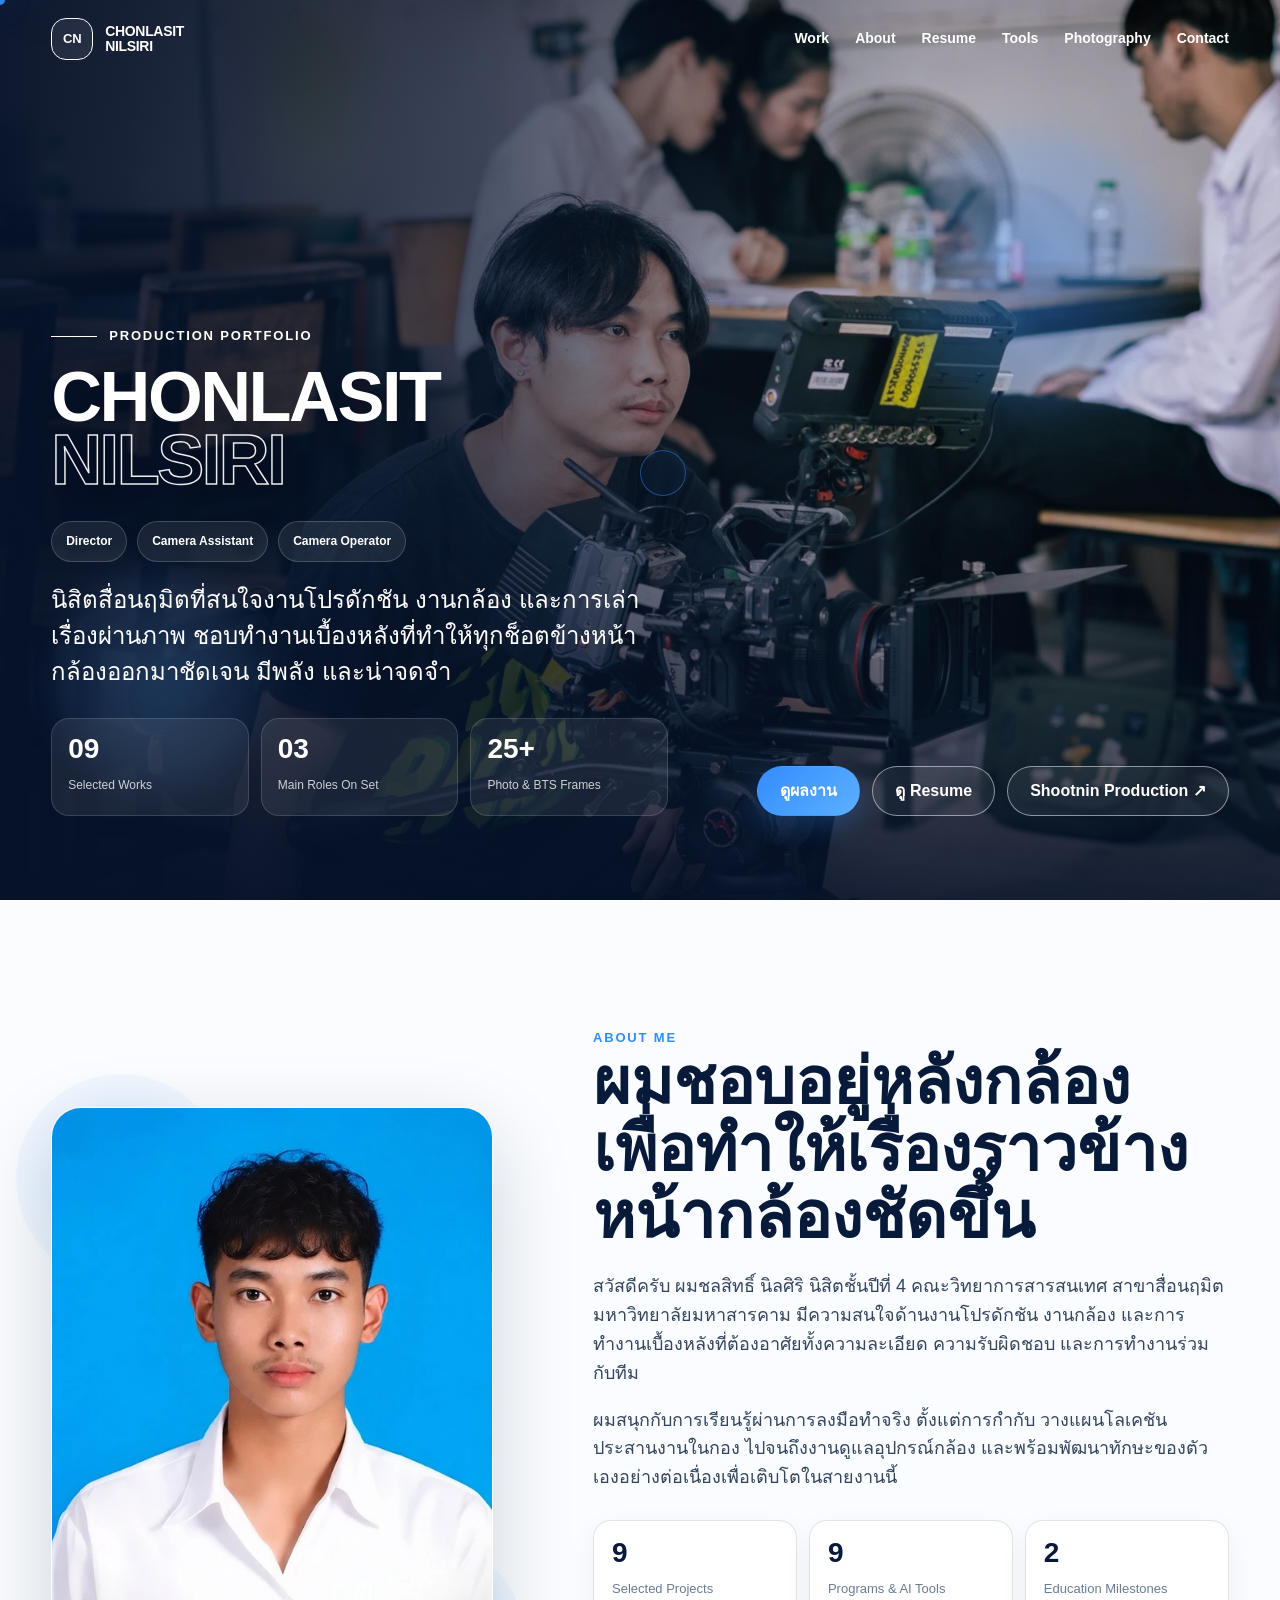
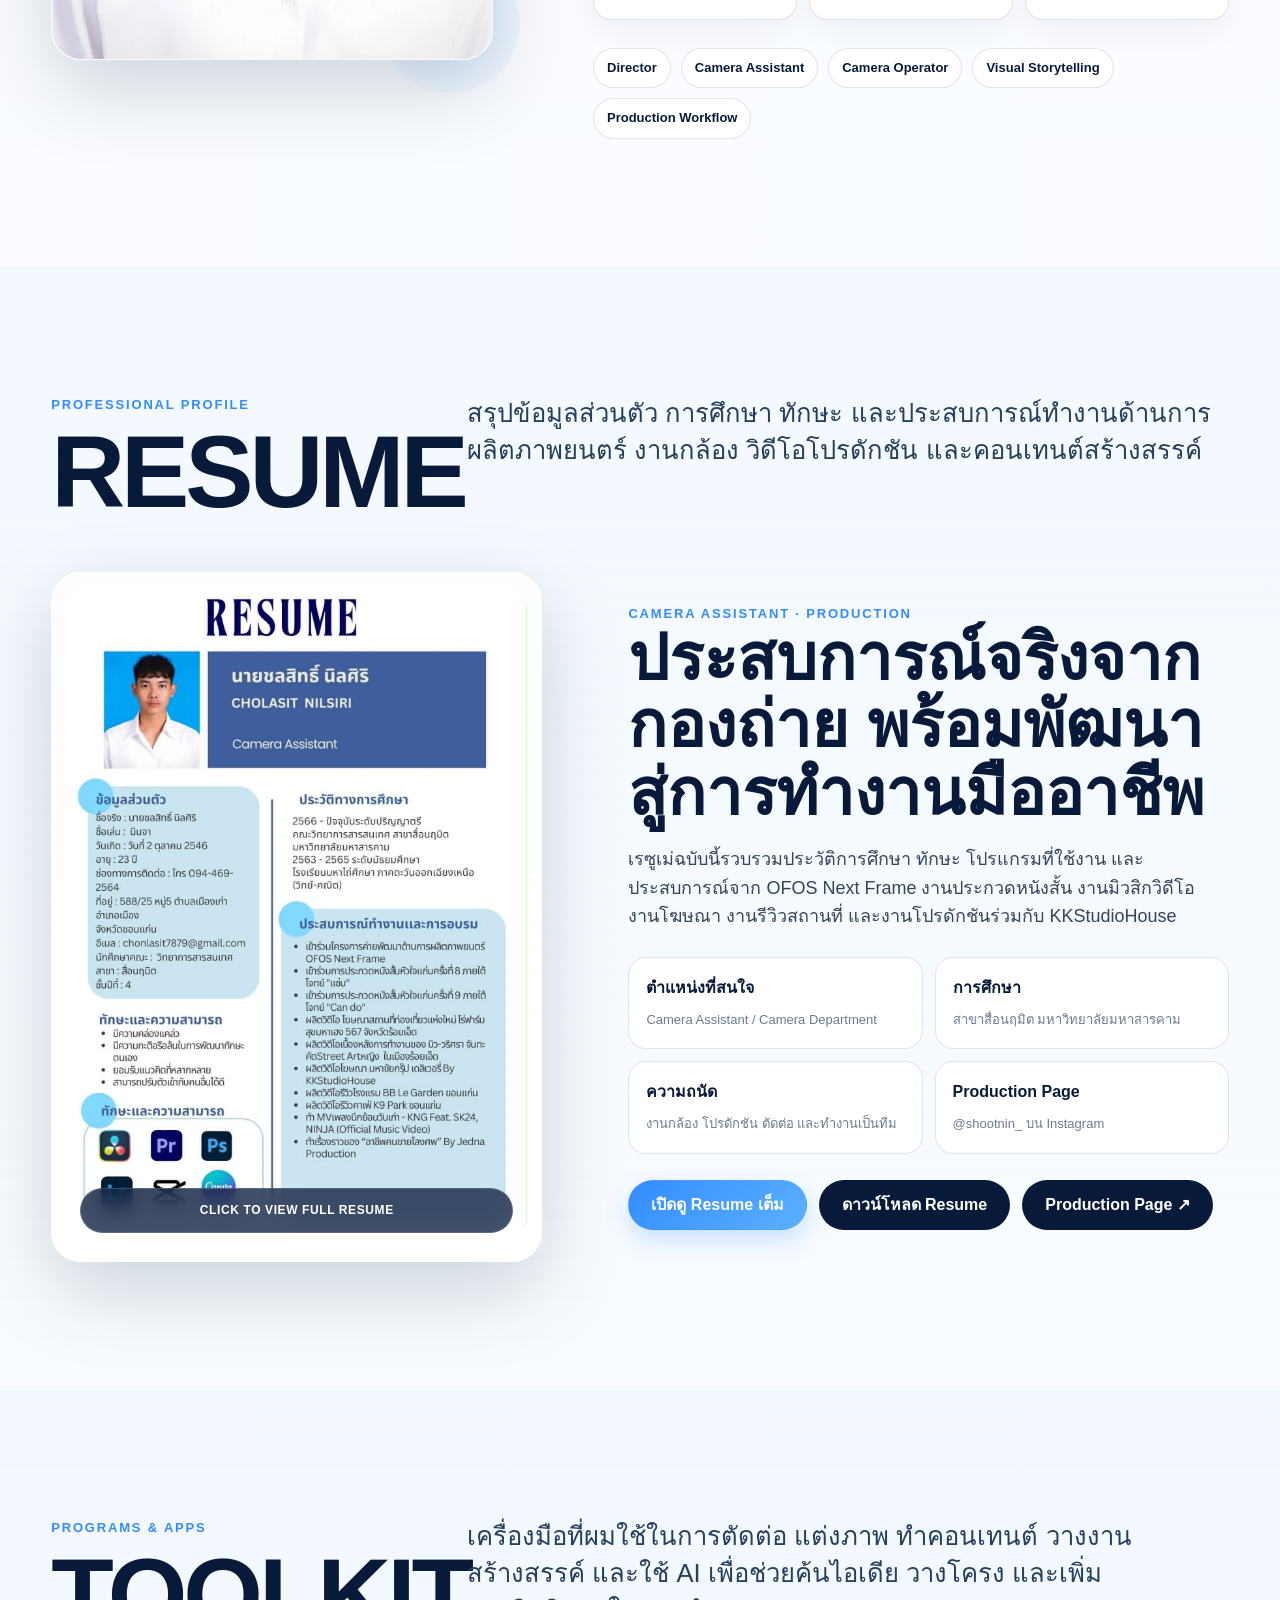
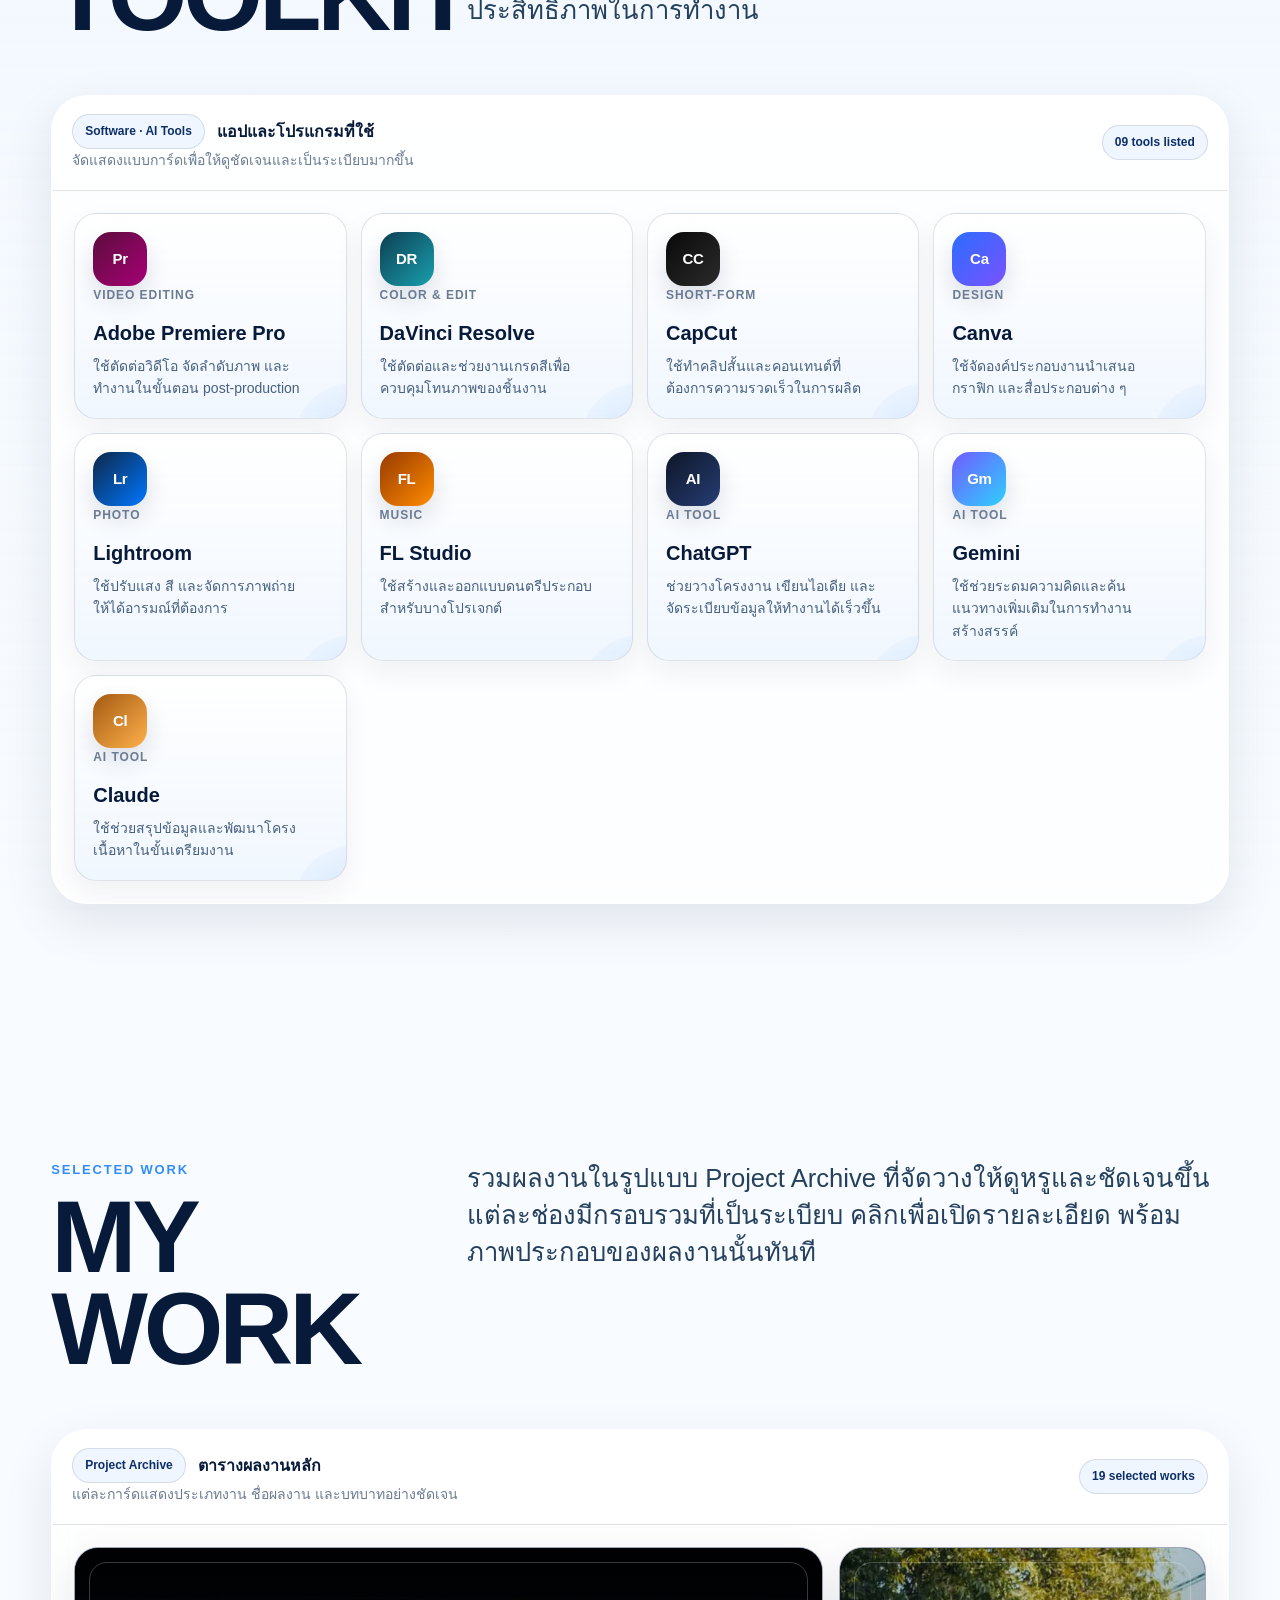
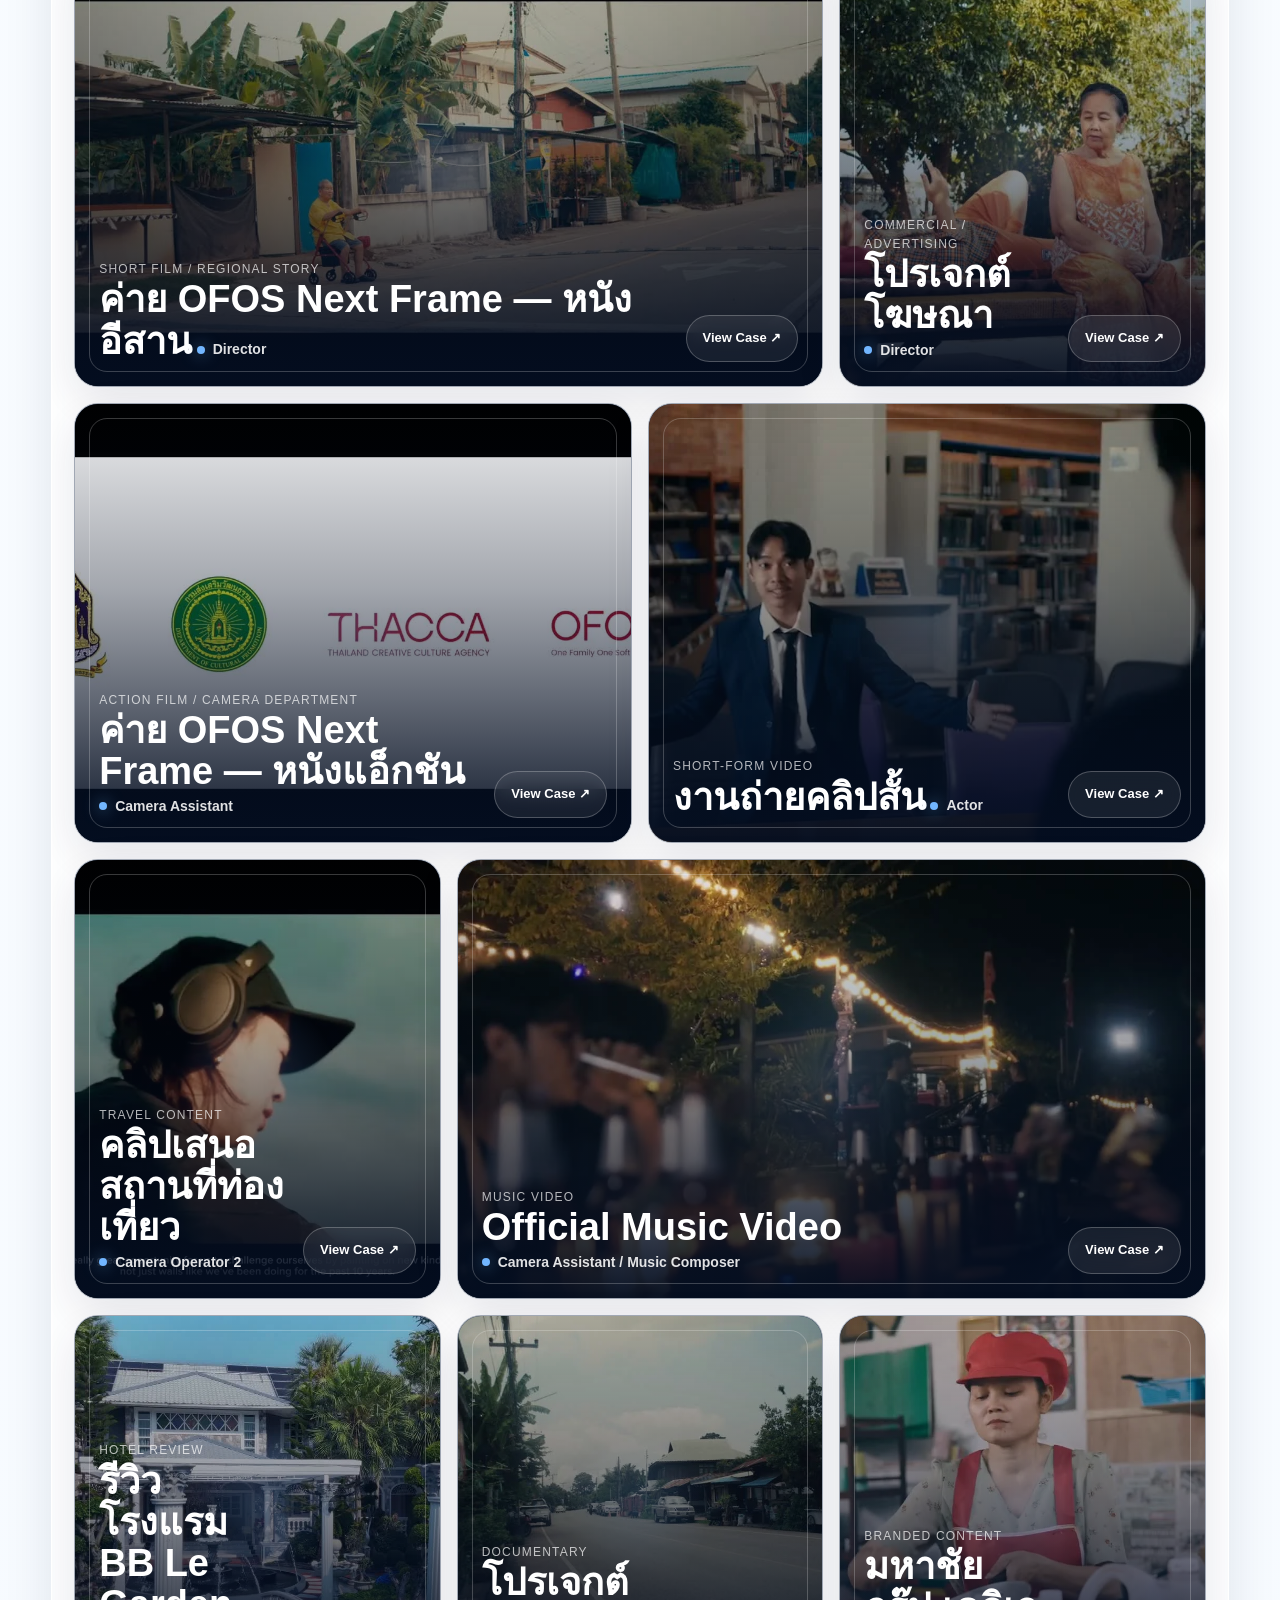
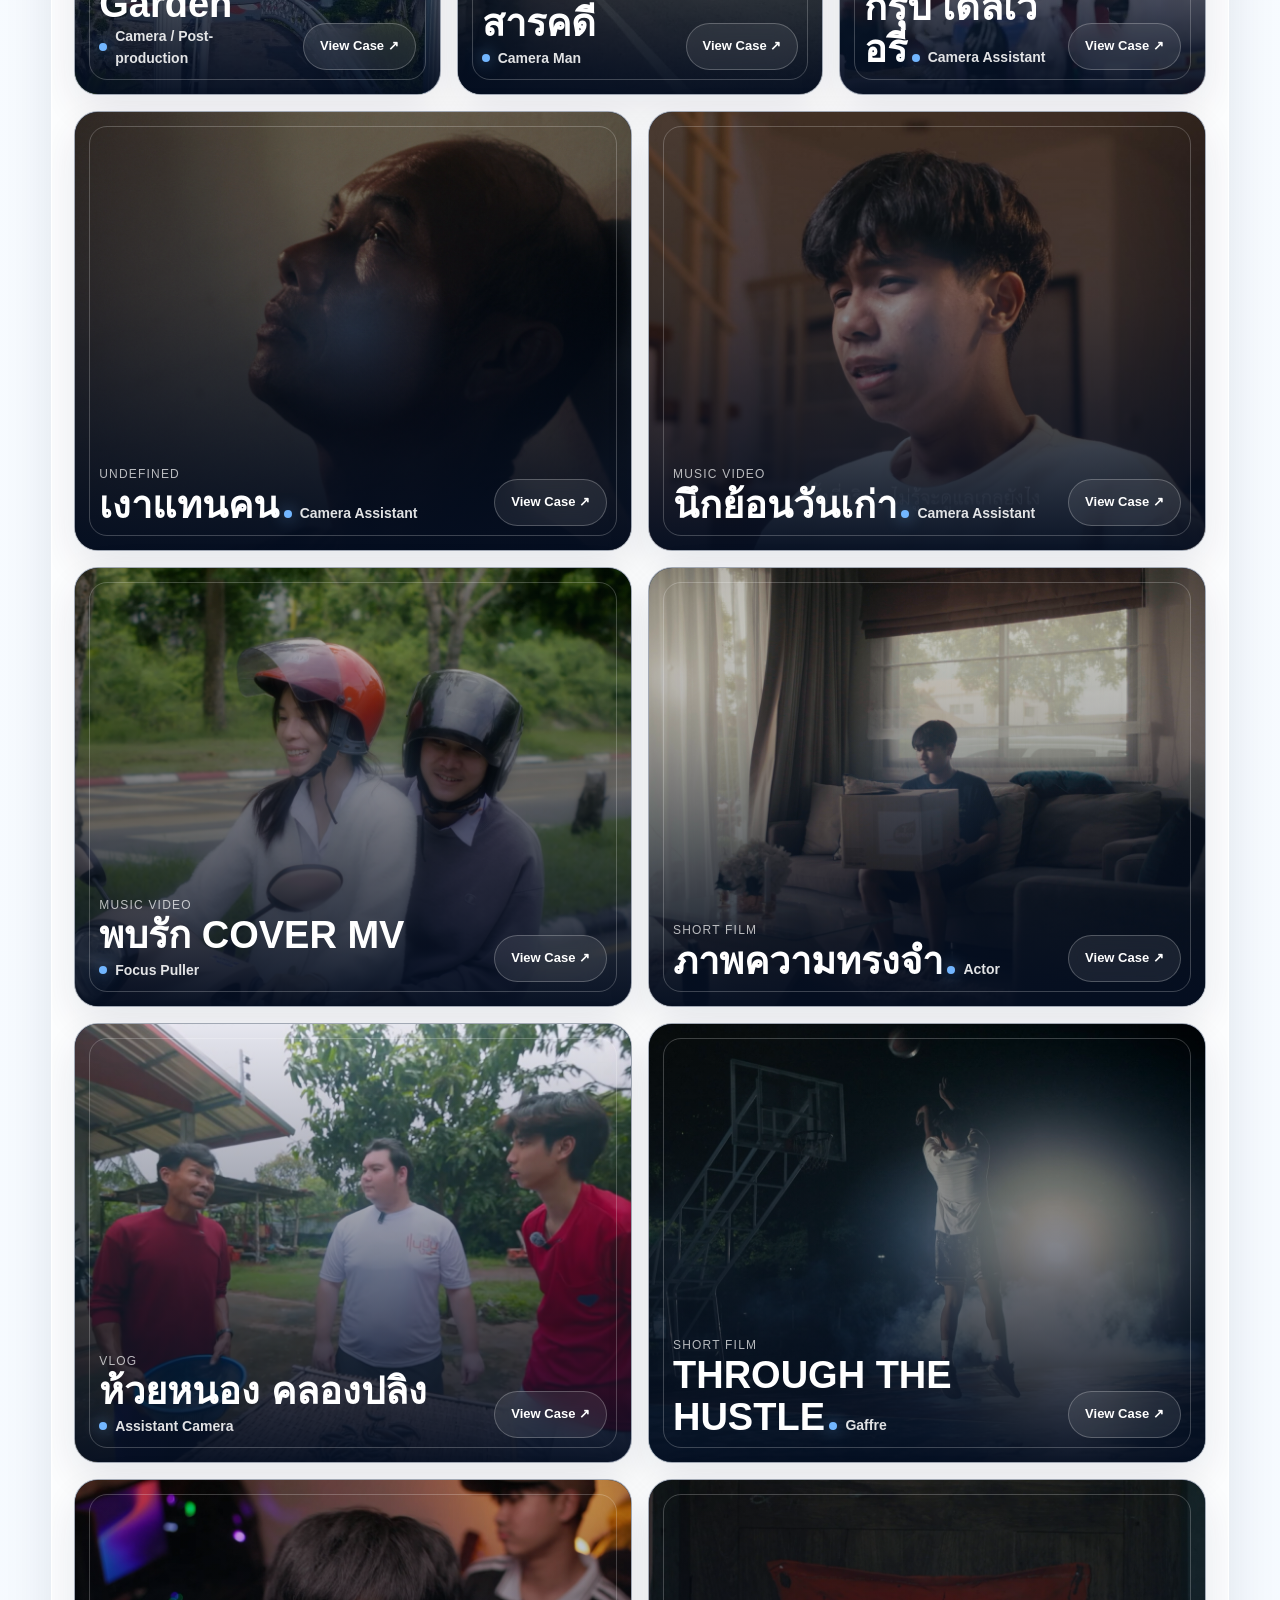
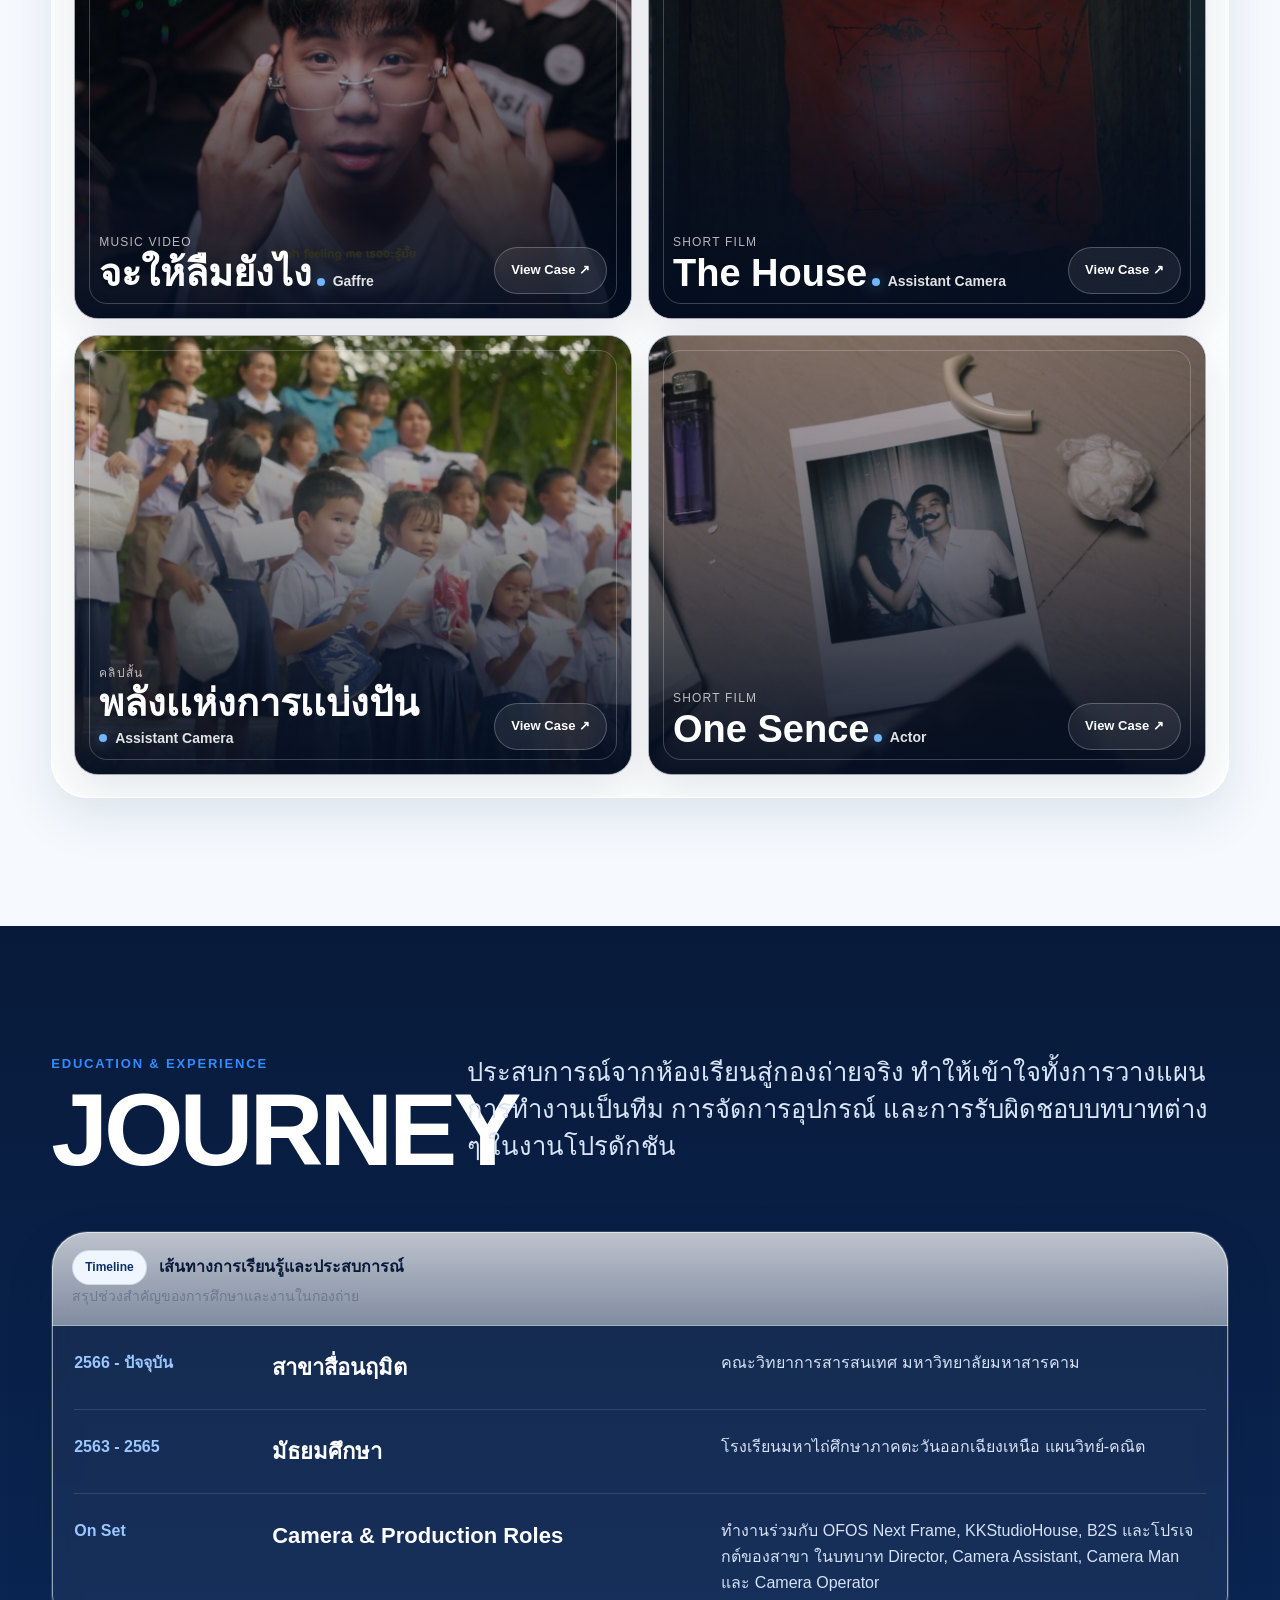
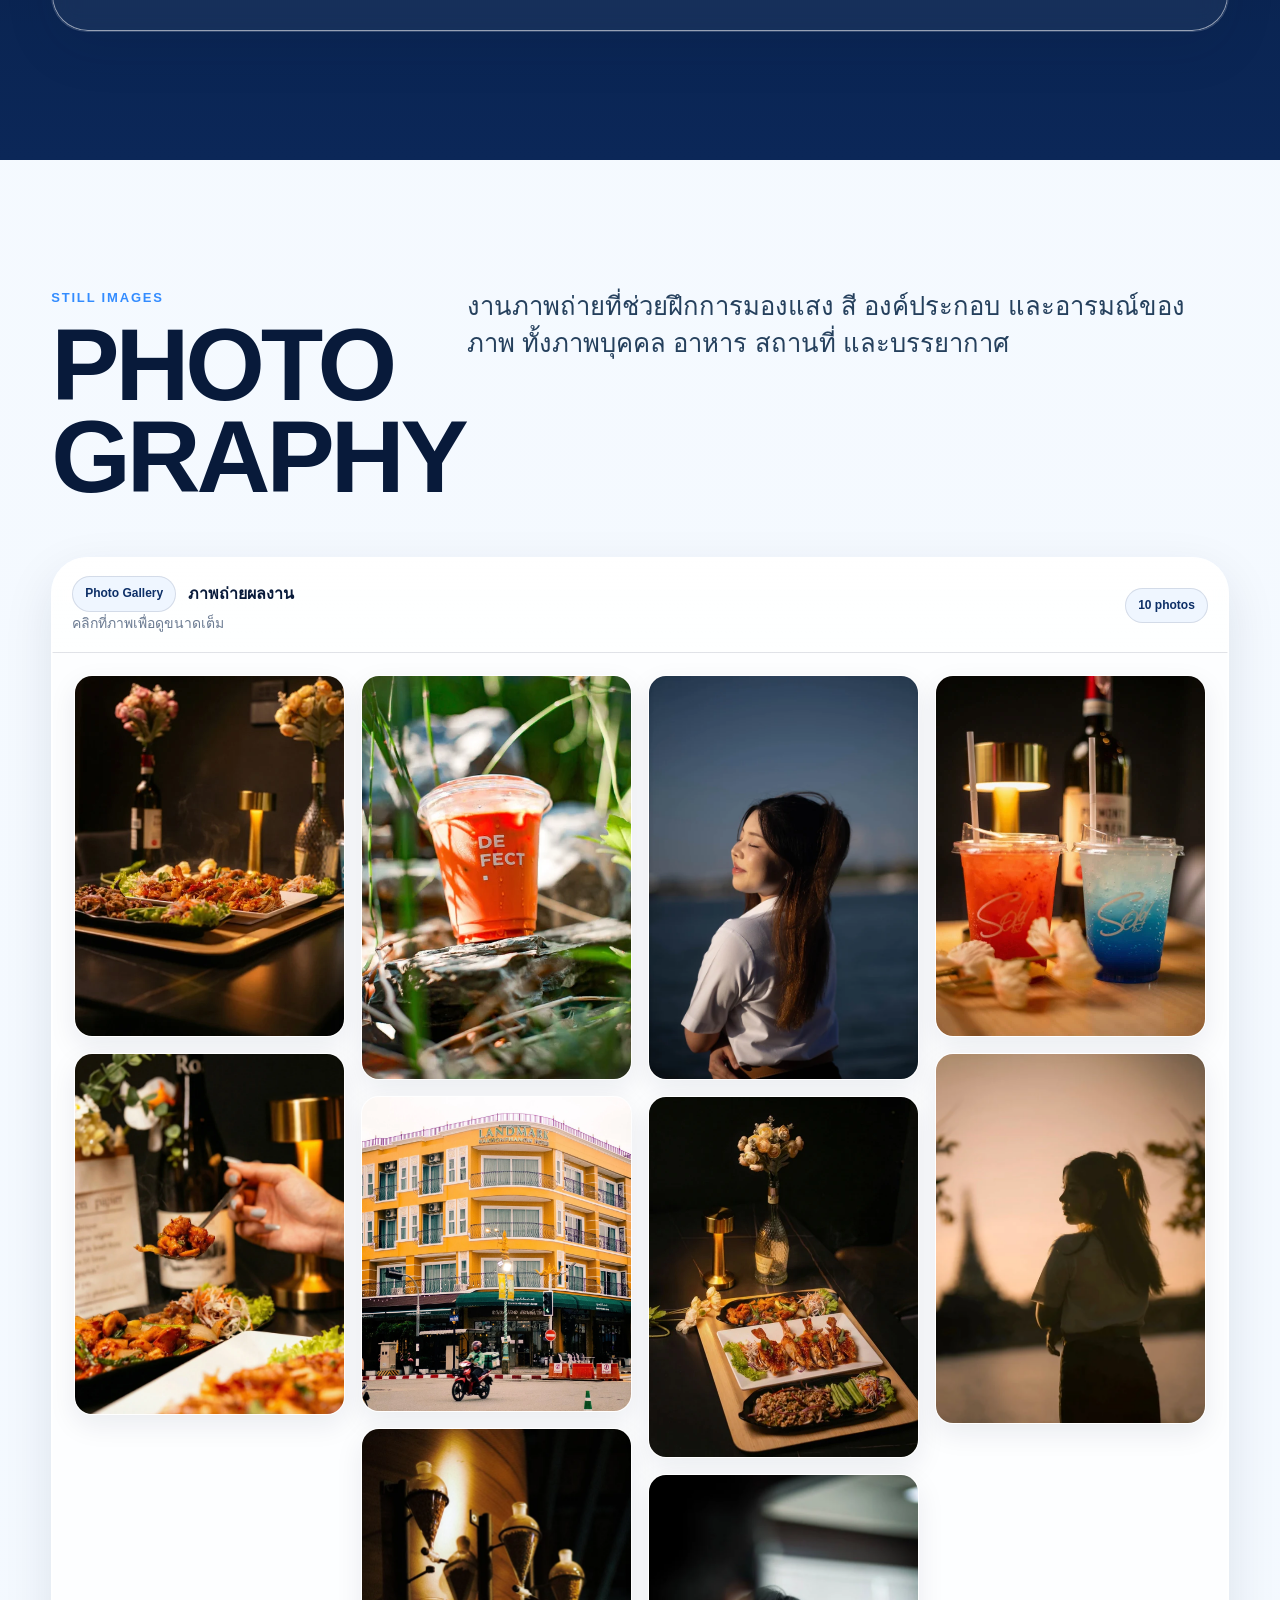
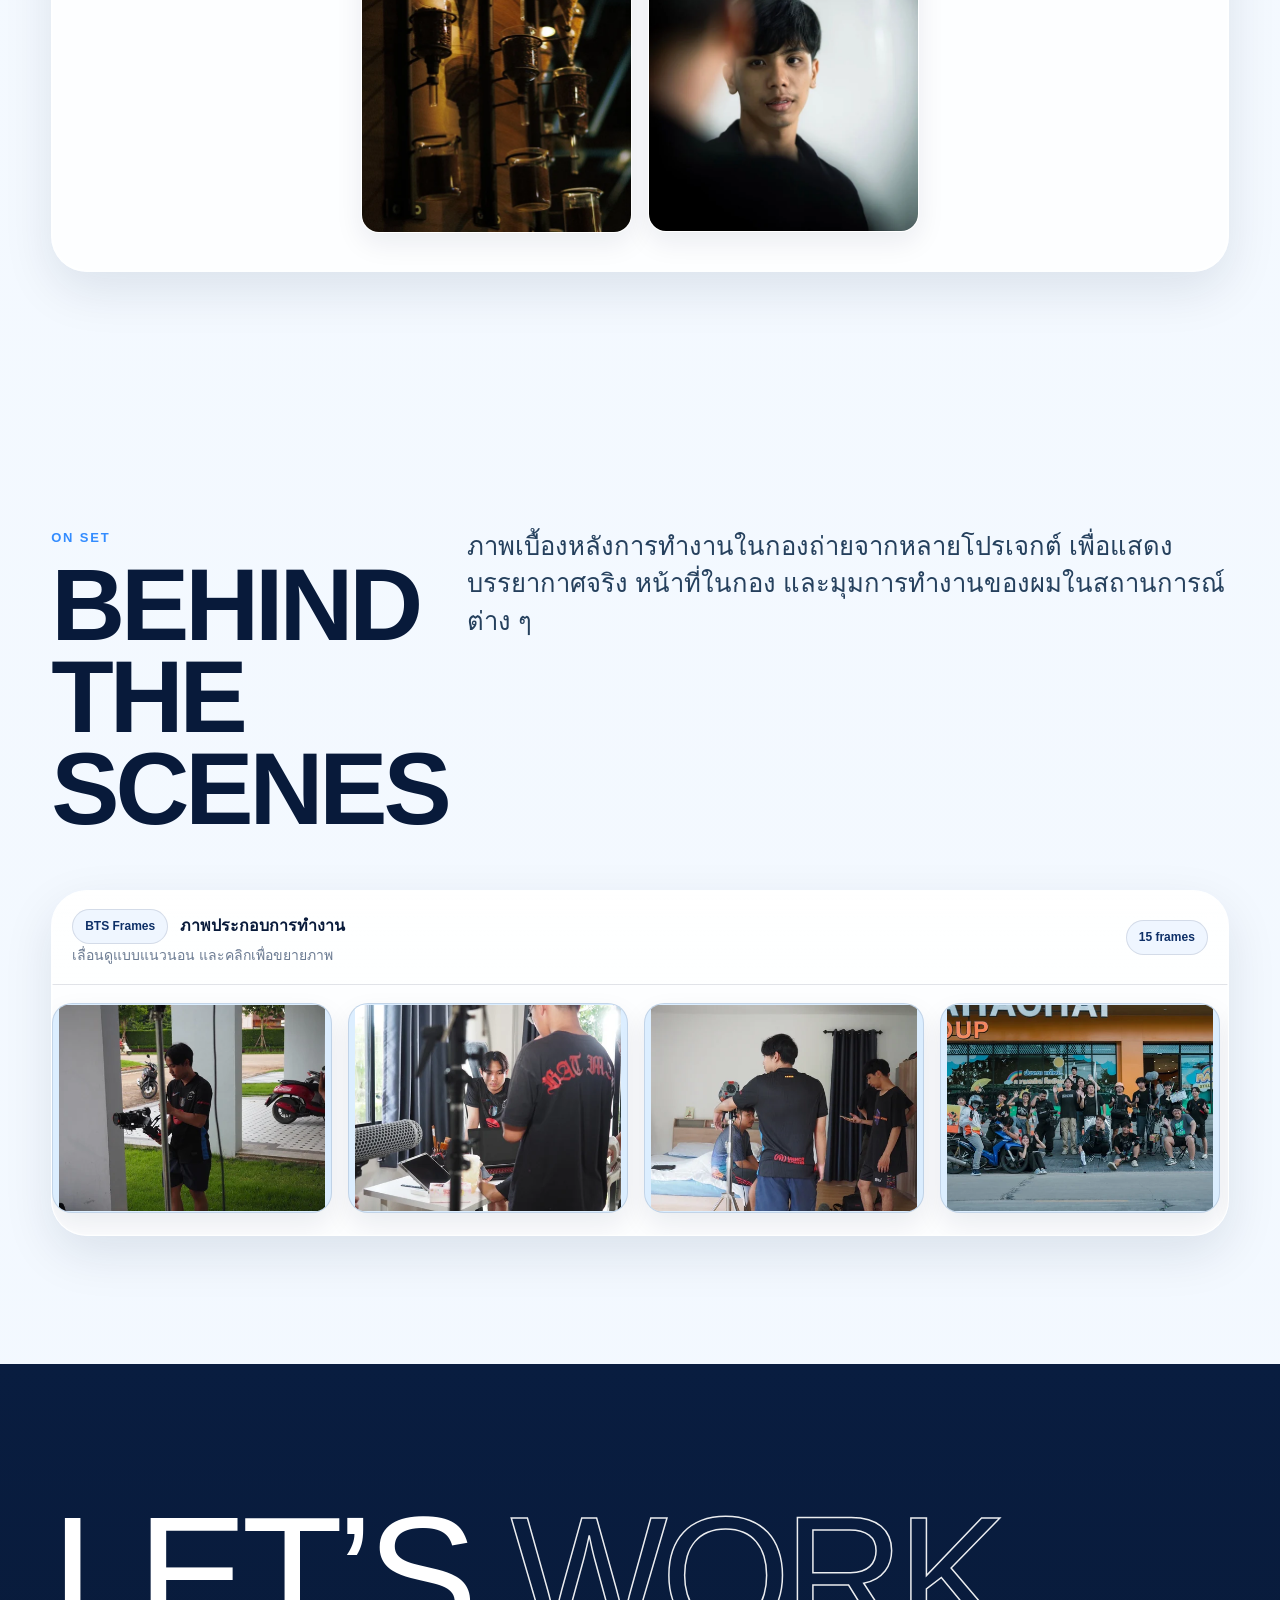
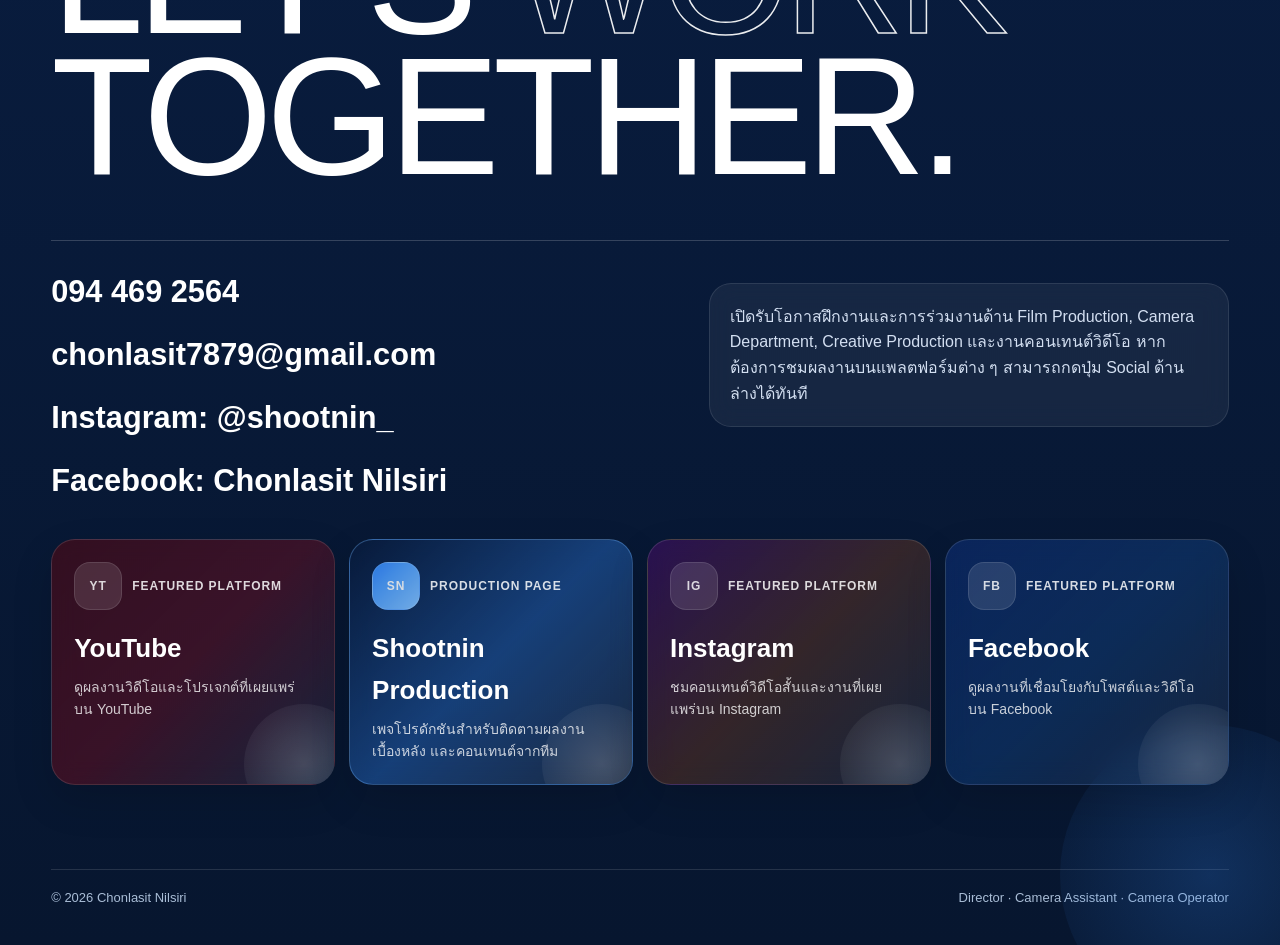
==== index.html @ 24a38a7a "123" ====
<!doctype html>
<html lang="th">
<head>
  <meta charset="utf-8" />
  <meta name="viewport" content="width=device-width, initial-scale=1" />
  <meta name="description" content="Portfolio ของ ชลสิทธิ์ นิลศิริ - Director, Camera Assistant และ Camera Operator" />
  <meta name="theme-color" content="#081a3a" />
  <title>Chonlasit Nilsiri — Production Portfolio</title>
  <style>
    :root {
      --bg: #f7fbff;
      --white: #ffffff;
      --navy: #081a3a;
      --navy-2: #0d2f67;
      --navy-3: #143f88;
      --blue: #338cff;
      --blue-2: #72b6ff;
      --sky: #dceeff;
      --ice: #eff6ff;
      --ink: #122237;
      --muted: #6b7b92;
      --line: rgba(10, 31, 68, 0.12);
      --line-strong: rgba(10, 31, 68, 0.22);
      --shadow: 0 18px 50px rgba(8, 26, 58, 0.10);
      --shadow-strong: 0 28px 82px rgba(8, 26, 58, 0.18);
      --radius: 28px;
      --cursor-x: 50vw;
      --cursor-y: 50vh;
    }

    * { box-sizing: border-box; }
    html { scroll-behavior: smooth; }
    body {
      margin: 0;
      font-family: "Noto Sans Thai", "Leelawadee UI", Tahoma, Arial, sans-serif;
      background:
        radial-gradient(700px circle at var(--cursor-x) var(--cursor-y), rgba(114, 182, 255, .13), transparent 38%),
        linear-gradient(180deg, #fbfdff 0%, #f2f8ff 100%);
      color: var(--ink);
      line-height: 1.6;
      overflow-x: hidden;
      cursor: none;
    }
    body.modal-open { overflow: hidden; }
    a { color: inherit; text-decoration: none; }
    img { display: block; max-width: 100%; }
    button, input, textarea, select { font: inherit; }
    button, a { -webkit-tap-highlight-color: transparent; }
    ::selection { background: rgba(51, 140, 255, .18); }

    .page-noise::before {
      content: "";
      position: fixed; inset: 0; pointer-events: none; z-index: -1;
      opacity: .18;
      background-image:
        radial-gradient(circle at 12% 18%, rgba(51, 140, 255, .08), transparent 16%),
        radial-gradient(circle at 84% 12%, rgba(8, 26, 58, .05), transparent 18%),
        radial-gradient(circle at 78% 86%, rgba(114, 182, 255, .10), transparent 15%);
    }

    .cursor-dot,
    .cursor-ring {
      position: fixed; top: 0; left: 0; pointer-events: none; z-index: 5000;
      transform: translate(-50%, -50%);
      transition: width .18s ease, height .18s ease, border-color .18s ease, background .18s ease, opacity .18s ease;
    }
    .cursor-dot {
      width: 10px; height: 10px; border-radius: 50%;
      background: rgba(51, 140, 255, .95);
      box-shadow: 0 0 30px rgba(51, 140, 255, .45);
    }
    .cursor-ring {
      width: 46px; height: 46px; border-radius: 50%;
      border: 1px solid rgba(51, 140, 255, .46);
      background: rgba(51, 140, 255, .05);
      backdrop-filter: blur(3px);
    }
    .cursor-ring.active {
      width: 74px; height: 74px;
      border-color: rgba(114, 182, 255, .82);
      background: rgba(51, 140, 255, .12);
    }

    .skip-link {
      position: fixed; left: 16px; top: -60px; z-index: 7000;
      padding: 10px 16px; background: var(--white); color: var(--navy);
      border-radius: 999px; box-shadow: var(--shadow);
    }
    .skip-link:focus { top: 14px; }

    .site-header {
      position: fixed; inset: 0 0 auto 0; z-index: 1000;
      display: flex; align-items: center; justify-content: space-between;
      padding: 18px clamp(18px, 4vw, 62px);
      color: var(--white);
      transition: padding .28s ease, background .28s ease, color .28s ease, border-color .28s ease, box-shadow .28s ease;
      border-bottom: 1px solid transparent;
    }
    .site-header.scrolled {
      padding-top: 12px; padding-bottom: 12px;
      background: rgba(255,255,255,.84);
      color: var(--navy);
      border-color: rgba(8,26,58,.08);
      backdrop-filter: blur(16px);
      box-shadow: 0 10px 30px rgba(8,26,58,.06);
    }
    .brand {
      display: inline-flex; align-items: center; gap: 12px;
      font-weight: 900; letter-spacing: -.02em;
    }
    .brand-mark {
      width: 42px; height: 42px; border-radius: 15px;
      display: grid; place-items: center;
      border: 1px solid currentColor;
      background: rgba(255,255,255,.08);
      font-size: 13px;
    }
    .brand-copy { line-height: 1.05; text-transform: uppercase; font-size: 14px; }
    .nav-links { display: flex; gap: 26px; font-size: 14px; font-weight: 800; }
    .nav-links a { position: relative; padding-bottom: 2px; }
    .nav-links a::after {
      content: ""; position: absolute; left: 0; right: 100%; bottom: 0;
      height: 1.5px; background: currentColor; transition: right .22s ease;
    }
    .nav-links a:hover::after,
    .nav-links a:focus-visible::after { right: 0; }
    .menu-btn { display: none; background: none; color: inherit; border: 0; font-weight: 900; cursor: pointer; }

    .hero {
      position: relative; min-height: 100svh; display: flex; align-items: flex-end;
      padding: 138px clamp(18px, 4vw, 62px) clamp(44px, 7vw, 84px);
      color: var(--white); overflow: hidden; isolation: isolate;
    }
    .hero::before {
      content: ""; position: absolute; inset: 0; z-index: -3;
      background: url("assets/hero.webp") center 42% / cover no-repeat;
      transform: scale(1.03);
    }
    .hero::after {
      content: ""; position: absolute; inset: 0; z-index: -2;
      background:
        linear-gradient(90deg, rgba(6,18,42,.93) 0%, rgba(6,18,42,.70) 38%, rgba(6,18,42,.18) 72%, rgba(6,18,42,.08) 100%),
        linear-gradient(0deg, rgba(6,18,42,.88) 0%, rgba(6,18,42,0) 54%);
    }
    .hero-glow,
    .hero-glow-2 {
      position: absolute; border-radius: 50%; filter: blur(16px); pointer-events: none; z-index: -1; opacity: .68;
    }
    .hero-glow {
      width: 290px; height: 290px; right: 8%; top: 14%;
      background: radial-gradient(circle, rgba(51,140,255,.62), rgba(51,140,255,0));
      animation: floaty 9s ease-in-out infinite;
    }
    .hero-glow-2 {
      width: 220px; height: 220px; left: 4%; bottom: 12%;
      background: radial-gradient(circle, rgba(114,182,255,.34), rgba(114,182,255,0));
      animation: floaty 11s ease-in-out infinite reverse;
    }
    @keyframes floaty {
      0%,100% { transform: translate3d(0,0,0); }
      50% { transform: translate3d(0,-18px,0); }
    }
    .hero-inner { width: min(1320px, 100%); margin-inline: auto; }
    .hero-copy { width: min(430px, 32vw); }
    .hero-kicker {
      display: inline-flex; gap: 12px; align-items: center; margin-bottom: 18px;
      font-size: 13px; font-weight: 900; letter-spacing: .14em; text-transform: uppercase;
    }
    .hero-kicker::before { content: ""; width: 46px; height: 1px; background: currentColor; }
    .hero-title {
      margin: 0; max-width: 430px;
      font-family: Impact, "Arial Black", Arial, sans-serif;
      font-size: clamp(44px, 5.5vw, 78px);
      line-height: .9; letter-spacing: -.035em; text-transform: uppercase;
      text-wrap: balance;
      opacity: 0; transform: translateY(24px);
      animation: riseIn .8s ease .2s forwards;
      text-shadow: 0 10px 34px rgba(2,10,28,.38);
    }
    .hero-title-line { display: block; white-space: nowrap; }
    .hero-title .outline { color: transparent; -webkit-text-stroke: 1.5px rgba(255,255,255,.92); }
    .hero-bottom {
      margin-top: 30px;
      display: grid; grid-template-columns: minmax(0, 1.1fr) minmax(310px, .95fr);
      gap: 28px; align-items: end;
      opacity: 0; transform: translateY(18px);
      animation: riseIn .8s ease .42s forwards;
    }
    @keyframes riseIn {
      to { opacity: 1; transform: none; }
    }
    .hero-intro { margin: 0; max-width: 760px; font-size: clamp(17px, 2vw, 24px); line-height: 1.5; }
    .hero-pills { display: flex; flex-wrap: wrap; gap: 10px; margin: 0 0 20px; }
    .hero-pill {
      padding: 10px 14px; border-radius: 999px; font-size: 12px; font-weight: 800;
      border: 1px solid rgba(255,255,255,.18); background: rgba(255,255,255,.08);
      backdrop-filter: blur(10px);
    }
    .hero-actions { display: flex; flex-wrap: wrap; gap: 12px; justify-content: flex-end; }
    .hero-quick {
      margin-top: 28px; display: grid; grid-template-columns: repeat(3, minmax(0, 1fr)); gap: 12px;
    }
    .quick-card {
      padding: 16px 16px 18px; border-radius: 18px; border: 1px solid rgba(255,255,255,.14);
      background: rgba(255,255,255,.08); backdrop-filter: blur(12px);
    }
    .quick-card strong { display: block; font-size: 28px; line-height: 1; margin-bottom: 8px; }
    .quick-card span { font-size: 12px; color: rgba(255,255,255,.78); }

    .btn {
      display: inline-flex; align-items: center; justify-content: center; gap: 10px;
      min-height: 50px; padding: 0 22px; border-radius: 999px; border: 1px solid transparent;
      font-weight: 900; cursor: pointer;
      transition: transform .22s ease, background .22s ease, color .22s ease, border-color .22s ease, box-shadow .22s ease;
    }
    .btn:hover { transform: translateY(-2px); }
    .btn-primary {
      background: linear-gradient(135deg, var(--blue) 0%, #5cb0ff 100%);
      color: var(--white); box-shadow: 0 10px 24px rgba(51, 140, 255, .24);
    }
    .btn-primary:hover { box-shadow: 0 16px 34px rgba(51, 140, 255, .32); }
    .btn-ghost {
      border-color: rgba(255,255,255,.5);
      color: var(--white); background: rgba(255,255,255,.07);
    }
    .btn-ghost:hover { background: var(--white); color: var(--navy); }
    .btn-dark { background: var(--navy); color: var(--white); }
    .btn-dark:hover { background: var(--navy-2); }

    .section { padding: clamp(76px, 10vw, 150px) clamp(18px, 4vw, 62px); }
    .section-inner { width: min(1320px, 100%); margin-inline: auto; }
    .section-head {
      display: grid; grid-template-columns: minmax(240px, .6fr) minmax(0, 1.4fr);
      gap: clamp(30px, 7vw, 90px); align-items: start; margin-bottom: 54px;
    }
    .eyebrow {
      color: var(--blue); font-size: 13px; font-weight: 900; letter-spacing: .14em; text-transform: uppercase;
    }
    .display-title {
      margin: 10px 0 0; color: var(--navy);
      font-family: Impact, "Arial Black", sans-serif;
      font-size: clamp(48px, 8vw, 108px);
      line-height: .9; letter-spacing: -.04em; text-transform: uppercase;
    }
    .section-copy {
      margin: 0; max-width: 810px;
      color: #25405d; font-size: clamp(18px, 2vw, 28px); line-height: 1.45;
    }

    .panel {
      position: relative;
      background: rgba(255,255,255,.78);
      border: 1px solid rgba(255,255,255,.66);
      border-radius: calc(var(--radius) + 8px);
      box-shadow: var(--shadow);
      backdrop-filter: blur(12px);
      overflow: hidden;
    }
    .panel::before {
      content: ""; position: absolute; inset: 0; border-radius: inherit; pointer-events: none;
      box-shadow: inset 0 0 0 1px rgba(255,255,255,.55);
    }
    .panel-head {
      display: flex; flex-wrap: wrap; align-items: center; justify-content: space-between; gap: 12px;
      padding: 18px 20px; border-bottom: 1px solid var(--line);
      background: linear-gradient(180deg, rgba(255,255,255,.72), rgba(255,255,255,.46));
    }
    .panel-title { display: flex; align-items: center; gap: 12px; font-weight: 900; color: var(--navy); }
    .panel-badge {
      display: inline-flex; align-items: center; gap: 8px; padding: 7px 12px;
      border-radius: 999px; background: var(--ice); color: var(--navy-2);
      font-size: 12px; font-weight: 800; border: 1px solid var(--line);
    }
    .panel-sub { color: var(--muted); font-size: 14px; }

    .about-grid { display: grid; grid-template-columns: .82fr 1.18fr; gap: clamp(30px, 8vw, 100px); align-items: center; }
    .profile-wrap { position: relative; }
    .profile-wrap::before,
    .profile-wrap::after {
      content: ""; position: absolute; border-radius: 50%; z-index: 0;
      background: radial-gradient(circle, rgba(51,140,255,.16), rgba(51,140,255,0));
    }
    .profile-wrap::before { width: 210px; height: 210px; left: -8%; top: -6%; }
    .profile-wrap::after { width: 140px; height: 140px; right: -6%; bottom: -6%; }
    .profile-card {
      position: relative; z-index: 1; overflow: hidden; border-radius: 30px;
      box-shadow: var(--shadow-strong); background: linear-gradient(160deg, var(--sky), var(--white));
      aspect-ratio: 4 / 5; border: 1px solid rgba(255,255,255,.82);
    }
    .profile-card img { width: 100%; height: 100%; object-fit: cover; }
    .about-copy h2 { margin: 0 0 22px; color: var(--navy); font-size: clamp(34px, 5vw, 66px); line-height: 1.05; }
    .about-copy p { margin: 0 0 18px; font-size: 18px; color: #34445c; }
    .mini-stats { display: grid; grid-template-columns: repeat(3, minmax(0, 1fr)); gap: 12px; margin: 28px 0; }
    .stat {
      padding: 18px; border-radius: 18px; background: var(--white); border: 1px solid var(--line);
      box-shadow: 0 10px 30px rgba(8,26,58,.05);
    }
    .stat strong { display: block; font-size: 28px; line-height: 1; color: var(--navy); margin-bottom: 8px; }
    .stat span { font-size: 13px; color: var(--muted); }
    .tags { display: flex; flex-wrap: wrap; gap: 10px; }
    .tag {
      padding: 9px 13px; border-radius: 999px; background: var(--white); color: var(--navy);
      border: 1px solid var(--line); font-size: 13px; font-weight: 800;
    }

    .toolkit { background: linear-gradient(180deg, rgba(220,238,255,.22) 0%, rgba(255,255,255,0) 100%); }
    .tool-grid { display: grid; grid-template-columns: repeat(auto-fit, minmax(230px, 1fr)); gap: 14px; padding: 22px; }
    .tool-card {
      position: relative; padding: 18px; min-height: 145px; border-radius: 22px;
      border: 1px solid var(--line); background: linear-gradient(180deg, rgba(255,255,255,.95) 0%, rgba(239,246,255,.88) 100%);
      box-shadow: 0 12px 28px rgba(8,26,58,.06); overflow: hidden;
    }
    .tool-card::after {
      content: ""; position: absolute; inset: auto -25% -42% auto; width: 120px; height: 120px; border-radius: 50%;
      background: radial-gradient(circle, rgba(51,140,255,.15), rgba(51,140,255,0));
    }
    .tool-card small { display: block; font-size: 12px; font-weight: 800; color: var(--muted); text-transform: uppercase; letter-spacing: .08em; }
    .tool-name { margin: 12px 0 6px; font-size: 20px; font-weight: 900; color: var(--navy); }
    .tool-desc { margin: 0; color: #47607f; font-size: 14px; max-width: 92%; }
    .tool-icon {
      width: 54px; height: 54px; border-radius: 18px; display: grid; place-items: center;
      color: var(--white); font-size: 15px; font-weight: 900; letter-spacing: -.02em;
      box-shadow: 0 12px 24px rgba(8,26,58,.12);
    }
    .icon-pr { background: linear-gradient(135deg, #5c0d3d, #a60074); }
    .icon-dr { background: linear-gradient(135deg, #0d3e53, #19a0ad); }
    .icon-cc { background: linear-gradient(135deg, #090909, #2b2b2b); }
    .icon-ca { background: linear-gradient(135deg, #2b6dff, #7a52ff); }
    .icon-lr { background: linear-gradient(135deg, #0d2748, #0077ff); }
    .icon-fl { background: linear-gradient(135deg, #973a00, #ff8c00); }
    .icon-ai { background: linear-gradient(135deg, #0e1628, #263d74); }
    .icon-gm { background: linear-gradient(135deg, #715bff, #2ed0ff); }
    .icon-cl { background: linear-gradient(135deg, #a45b12, #ffb04c); }

    .archive-body { padding: 22px; }
    .work-grid { display: grid; grid-template-columns: repeat(12, 1fr); gap: 16px; }
    .work-card {
      position: relative; grid-column: span 6; min-height: 440px; border-radius: 24px; overflow: hidden;
      border: 1px solid rgba(255,255,255,.62); background: var(--navy); box-shadow: 0 16px 45px rgba(8,26,58,.10);
      cursor: pointer; text-align: left; transform-style: preserve-3d;
      transition: transform .18s ease, box-shadow .22s ease, border-color .22s ease;
      --mx: 50%; --my: 50%;
    }
    .work-card:nth-child(1), .work-card:nth-child(6) { grid-column: span 8; }
    .work-card:nth-child(2), .work-card:nth-child(5) { grid-column: span 4; }
    .work-card:nth-child(7), .work-card:nth-child(8), .work-card:nth-child(9) { grid-column: span 4; min-height: 380px; }
    .work-card::before {
      content: ""; position: absolute; inset: 0; z-index: 1; pointer-events: none;
      background: radial-gradient(circle at var(--mx) var(--my), rgba(114,182,255,.28), transparent 28%);
      mix-blend-mode: screen;
    }
    .work-card::after {
      content: ""; position: absolute; inset: 0; z-index: 1;
      background: linear-gradient(0deg, rgba(4,14,33,.96) 0%, rgba(4,14,33,.36) 58%, rgba(4,14,33,.06) 100%);
    }
    .work-card:hover {
      box-shadow: 0 28px 70px rgba(8,26,58,.18);
      border-color: rgba(114,182,255,.78);
    }
    .work-card img {
      position: absolute; inset: 0; width: 100%; height: 100%; object-fit: cover;
      transition: transform .62s cubic-bezier(.2,.7,.2,1);
    }
    .work-card:hover img { transform: scale(1.06); }
    .work-outline {
      position: absolute; inset: 14px; z-index: 2; border-radius: 18px;
      border: 1px solid rgba(255,255,255,.22); pointer-events: none;
    }
    .work-meta {
      position: absolute; z-index: 3; left: 0; right: 0; bottom: 0;
      padding: 24px; display: grid; grid-template-columns: 1fr auto; gap: 18px; align-items: end;
    }
    .work-type { display: block; font-size: 12px; letter-spacing: .1em; text-transform: uppercase; color: rgba(255,255,255,.70); }
    .work-title { margin: 7px 0 6px; color: var(--white); font-size: clamp(22px, 3vw, 38px); line-height: 1.08; }
    .work-role {
      display: inline-flex; align-items: center; gap: 8px; color: rgba(255,255,255,.88); font-size: 14px; font-weight: 700;
    }
    .work-role::before {
      content: ""; width: 8px; height: 8px; border-radius: 50%; background: var(--blue-2);
      box-shadow: 0 0 16px rgba(114,182,255,.7);
    }
    .work-cta {
      display: inline-flex; align-items: center; gap: 8px; padding: 12px 16px;
      border-radius: 999px; font-size: 13px; font-weight: 900;
      color: var(--white); border: 1px solid rgba(255,255,255,.24);
      background: rgba(255,255,255,.08); backdrop-filter: blur(12px);
      transition: transform .2s ease, background .2s ease, color .2s ease;
    }
    .work-card:hover .work-cta { background: var(--white); color: var(--navy); transform: translateY(-2px); }


    .resume-section {
      background: linear-gradient(180deg, rgba(220,238,255,.22) 0%, rgba(255,255,255,0) 100%);
    }
    .resume-layout {
      display: grid; grid-template-columns: minmax(300px, .9fr) minmax(0, 1.1fr);
      gap: clamp(30px, 7vw, 86px); align-items: center;
    }
    .resume-preview {
      position: relative; padding: 14px; border-radius: 30px;
      background: rgba(255,255,255,.82); border: 1px solid rgba(255,255,255,.8);
      box-shadow: var(--shadow-strong); backdrop-filter: blur(12px);
    }
    .resume-preview::after {
      content: "Click to view full resume"; position: absolute; left: 28px; right: 28px; bottom: 28px;
      padding: 12px 16px; border-radius: 999px; text-align: center;
      color: var(--white); background: rgba(8,26,58,.76); border: 1px solid rgba(255,255,255,.16);
      font-size: 12px; font-weight: 900; letter-spacing: .05em; text-transform: uppercase;
      backdrop-filter: blur(12px); pointer-events: none;
    }
    .resume-preview button {
      width: 100%; border: 0; padding: 0; background: transparent; border-radius: 20px; overflow: hidden; cursor: zoom-in;
    }
    .resume-preview img { width: 100%; border-radius: 20px; }
    .resume-copy h3 {
      margin: 0 0 18px; color: var(--navy); font-size: clamp(34px, 5vw, 64px); line-height: 1.05;
    }
    .resume-copy p { margin: 0 0 18px; color: #34445c; font-size: 18px; }
    .resume-highlights {
      display: grid; grid-template-columns: repeat(2, minmax(0, 1fr)); gap: 12px; margin: 26px 0;
    }
    .resume-highlight { padding: 17px; border-radius: 18px; background: var(--white); border: 1px solid var(--line); }
    .resume-highlight strong { display: block; color: var(--navy); margin-bottom: 5px; }
    .resume-highlight span { color: var(--muted); font-size: 13px; }
    .resume-actions { display: flex; flex-wrap: wrap; gap: 12px; }

    .experience { background: linear-gradient(180deg, #071a39 0%, #0b2758 100%); color: var(--white); }
    .experience .display-title { color: var(--white); }
    .experience .section-copy { color: #d8e4f7; }
    .timeline-panel { background: rgba(255,255,255,.05); border-color: rgba(255,255,255,.12); }
    .timeline { padding: 0 22px 12px; }
    .timeline-row {
      display: grid; grid-template-columns: 170px 1fr 1.15fr; gap: 28px; align-items: start;
      padding: 24px 0; border-bottom: 1px solid rgba(255,255,255,.12);
    }
    .timeline-row:last-child { border-bottom: 0; }
    .timeline-year { color: #9bc6ff; font-weight: 900; }
    .timeline-role { font-size: 22px; font-weight: 900; }
    .timeline-note { color: #d6e2f6; }

    .gallery-grid { columns: 4 240px; column-gap: 16px; }
    .gallery-item {
      border: 1px solid rgba(255,255,255,.62); padding: 0; margin: 0 0 16px; width: 100%; background: var(--white);
      display: inline-block; break-inside: avoid; border-radius: 18px; overflow: hidden; cursor: zoom-in;
      box-shadow: 0 10px 28px rgba(8,26,58,.08); transition: transform .2s ease, box-shadow .2s ease;
    }
    .gallery-item:hover { transform: translateY(-4px); box-shadow: 0 16px 40px rgba(8,26,58,.12); }
    .gallery-item img { width: 100%; transition: transform .45s ease, filter .45s ease; }
    .gallery-item:hover img { transform: scale(1.03); filter: contrast(1.04); }

    .bts-strip {
      display: grid; grid-auto-flow: column; grid-auto-columns: minmax(280px, 31vw); gap: 16px;
      overflow-x: auto; padding: 18px 22px 22px; scroll-snap-type: x mandatory;
    }
    .bts-card {
      position: relative; scroll-snap-align: start; border-radius: 20px; overflow: hidden; aspect-ratio: 4/3;
      border: 1px solid var(--line); background: var(--sky); cursor: zoom-in;
      box-shadow: 0 12px 28px rgba(8,26,58,.08);
    }
    .bts-card img { width: 100%; height: 100%; object-fit: cover; transition: transform .45s ease; }
    .bts-card:hover img { transform: scale(1.04); }

    .contact {
      background: linear-gradient(180deg, #091d40 0%, #07162f 100%);
      color: var(--white); padding: clamp(80px, 11vw, 150px) clamp(18px, 4vw, 62px) 36px;
      position: relative; overflow: hidden;
    }
    .contact::before {
      content: ""; position: absolute; inset: auto -80px -80px auto; width: 300px; height: 300px; border-radius: 50%;
      background: radial-gradient(circle, rgba(51,140,255,.22), rgba(51,140,255,0)); pointer-events: none;
    }
    .contact-inner { width: min(1320px, 100%); margin-inline: auto; }
    .contact-title {
      margin: 0; font-family: Impact, "Arial Black", sans-serif;
      font-size: clamp(60px, 13vw, 170px); line-height: .85; letter-spacing: -.04em; text-transform: uppercase;
    }
    .contact-title span { color: transparent; -webkit-text-stroke: 1.5px rgba(255,255,255,.92); }
    .contact-grid {
      margin-top: 52px; display: grid; grid-template-columns: 1fr 1fr; gap: 28px;
      padding-top: 26px; border-top: 1px solid rgba(255,255,255,.18);
    }
    .contact-links { display: grid; gap: 14px; font-size: clamp(20px, 2.4vw, 34px); font-weight: 900; }
    .contact-links a:hover { color: #8bc2ff; }
    .contact-note {
      align-self: start; justify-self: end; max-width: 520px; color: #d3dff1;
      background: rgba(255,255,255,.06); border: 1px solid rgba(255,255,255,.1);
      border-radius: 22px; padding: 20px; backdrop-filter: blur(12px);
    }
    .social-showcase {
      margin-top: 34px;
      display: grid; grid-template-columns: repeat(auto-fit, minmax(230px, 1fr)); gap: 14px;
    }
    .social-card {
      position: relative; overflow: hidden;
      padding: 22px; min-height: 150px;
      border-radius: 24px; border: 1px solid rgba(255,255,255,.12);
      background: rgba(255,255,255,.06); color: var(--white);
      box-shadow: 0 16px 40px rgba(0,0,0,.14);
      transition: transform .22s ease, border-color .22s ease, background .22s ease;
      backdrop-filter: blur(12px);
    }
    .social-card::before {
      content: ""; position: absolute; inset: auto -30px -40px auto; width: 120px; height: 120px; border-radius: 50%;
      background: radial-gradient(circle, rgba(255,255,255,.18), rgba(255,255,255,0));
    }
    .social-card:hover { transform: translateY(-6px); border-color: rgba(255,255,255,.24); }
    .social-label { display: inline-flex; align-items: center; gap: 10px; font-size: 12px; font-weight: 900; letter-spacing: .08em; text-transform: uppercase; opacity: .84; }
    .social-icon {
      width: 48px; height: 48px; border-radius: 16px; display: grid; place-items: center;
      background: rgba(255,255,255,.14); border: 1px solid rgba(255,255,255,.14); font-weight: 900;
    }
    .social-name { margin: 18px 0 6px; font-size: 26px; font-weight: 900; }
    .social-desc { margin: 0; color: rgba(255,255,255,.78); font-size: 14px; }
    .social-yt { background: linear-gradient(135deg, rgba(122,0,0,.38), rgba(255,0,0,.20), rgba(255,255,255,.06)); }
    .social-ig { background: linear-gradient(135deg, rgba(93,7,125,.40), rgba(255,102,0,.18), rgba(255,255,255,.06)); }
    .social-fb { background: linear-gradient(135deg, rgba(15,55,145,.42), rgba(35,133,255,.18), rgba(255,255,255,.06)); }
    .social-production {
      background: linear-gradient(135deg, rgba(8,26,58,.92), rgba(51,140,255,.34), rgba(255,255,255,.08));
      border-color: rgba(114,182,255,.34);
    }
    .social-production .social-icon { background: linear-gradient(135deg, #338cff, #86c5ff); }
    .footer-bottom {
      display: flex; justify-content: space-between; gap: 18px; margin-top: 84px;
      padding-top: 18px; border-top: 1px solid rgba(255,255,255,.12); color: #a9bdd6; font-size: 13px;
    }

    .reveal { opacity: 0; transform: translateY(24px); transition: opacity .75s ease, transform .75s ease; }
    .reveal.in-view { opacity: 1; transform: none; }

    .case-modal {
      position: fixed; inset: 0; z-index: 2000; background: var(--white); color: var(--ink);
      opacity: 0; visibility: hidden; transform: translateY(20px); transition: .32s ease; overflow-y: auto;
    }
    .case-modal.open { opacity: 1; visibility: visible; transform: none; }
    .case-nav {
      position: sticky; top: 0; z-index: 4;
      display: flex; align-items: center; justify-content: space-between; gap: 14px;
      padding: 14px clamp(18px, 4vw, 62px);
      background: rgba(255,255,255,.86); border-bottom: 1px solid var(--line); backdrop-filter: blur(14px);
    }
    .case-close {
      border: 0; background: none; color: var(--navy); cursor: pointer; font-weight: 900;
      display: inline-flex; gap: 10px; align-items: center;
    }
    .case-hint { color: var(--muted); font-size: 13px; font-weight: 800; }
    .case-hero {
      min-height: 72svh; display: grid; align-items: end; padding: 118px clamp(18px, 4vw, 62px) 52px;
      color: var(--white); position: relative; isolation: isolate; background: var(--navy);
    }
    .case-hero::before {
      content: ""; position: absolute; inset: 0; z-index: -2; background: var(--case-image) center/cover no-repeat;
    }
    .case-hero::after {
      content: ""; position: absolute; inset: 0; z-index: -1;
      background:
        linear-gradient(90deg, rgba(4,14,33,.88), rgba(4,14,33,.42) 55%, rgba(4,14,33,.14)),
        linear-gradient(0deg, rgba(4,14,33,.94), rgba(4,14,33,.16));
    }
    .case-hero-inner { width: min(1320px, 100%); margin-inline: auto; }
    .case-label { font-size: 13px; font-weight: 900; letter-spacing: .14em; text-transform: uppercase; }
    .case-title { margin: 12px 0 10px; font-size: clamp(46px, 8vw, 110px); line-height: .9; letter-spacing: -.04em; max-width: 1000px; }
    .case-role { font-size: clamp(18px, 2vw, 27px); }
    .case-content { padding: clamp(62px, 9vw, 118px) clamp(18px, 4vw, 62px); }
    .case-content-inner { width: min(1160px, 100%); margin-inline: auto; }
    .case-summary { display: grid; grid-template-columns: .8fr 1.2fr; gap: clamp(32px, 8vw, 100px); }
    .case-facts {
      display: grid; gap: 14px; align-content: start;
      padding: 18px; border-radius: 24px; background: var(--ice); border: 1px solid var(--line);
      box-shadow: 0 14px 35px rgba(8,26,58,.06);
    }
    .case-fact { padding: 16px; border-radius: 18px; background: var(--white); border: 1px solid var(--line); }
    .case-fact span { display: block; color: var(--muted); font-size: 12px; font-weight: 800; letter-spacing: .1em; text-transform: uppercase; }
    .case-fact strong { display: block; color: var(--navy); margin-top: 5px; }
    .case-copy h3 { margin: 0 0 16px; color: var(--navy); font-size: 34px; }
    .case-copy p { margin: 0 0 24px; font-size: 19px; color: #34445d; }
    .case-copy ul { padding-left: 22px; color: #34445d; font-size: 18px; margin: 0; }
    .case-copy li + li { margin-top: 8px; }
    .case-actions { margin-top: 28px; display: flex; flex-wrap: wrap; gap: 12px; }
    .case-gallery { margin-top: 70px; display: grid; grid-template-columns: repeat(2, minmax(0, 1fr)); gap: 16px; }
    .case-gallery button {
      border: 0; padding: 0; background: none; border-radius: 20px; overflow: hidden; cursor: zoom-in;
      box-shadow: 0 16px 35px rgba(8,26,58,.10);
    }
    .case-gallery img { width: 100%; height: 100%; object-fit: cover; min-height: 260px; }
    .case-gallery button:first-child:nth-last-child(4),
    .case-gallery button:first-child:nth-last-child(3) { grid-row: span 2; }

    .lightbox {
      position: fixed; inset: 0; z-index: 3000; display: grid; place-items: center;
      background: rgba(2,10,26,.94); opacity: 0; visibility: hidden; transition: .24s ease; padding: 30px;
    }
    .lightbox.open { opacity: 1; visibility: visible; }
    .lightbox img { max-width: 92vw; max-height: 88vh; border-radius: 14px; box-shadow: 0 35px 100px rgba(0,0,0,.45); }
    .lightbox-close {
      position: fixed; top: 18px; right: 22px; width: 44px; height: 44px; border-radius: 50%;
      border: 1px solid rgba(255,255,255,.42); color: var(--white); background: rgba(255,255,255,.08);
      cursor: pointer; font-size: 24px;
    }

    @media (max-width: 960px) {
      body { cursor: auto; }
      .cursor-dot, .cursor-ring { display: none; }
      .nav-links {
        position: fixed; inset: 72px 14px auto; background: rgba(255,255,255,.96); color: var(--navy);
        border-radius: 20px; padding: 22px; display: grid; gap: 16px;
        box-shadow: var(--shadow-strong); border: 1px solid rgba(255,255,255,.8);
        opacity: 0; visibility: hidden; transform: translateY(-8px); transition: .24s ease;
      }
      .nav-links.open { opacity: 1; visibility: visible; transform: none; }
      .menu-btn { display: block; }
      .hero-bottom,
      .section-head,
      .about-grid,
      .resume-layout,
      .case-summary,
      .contact-grid { grid-template-columns: 1fr; }
      .hero-copy { width: min(430px, 48vw); }
      .hero-actions { justify-content: flex-start; }
      .hero-quick { grid-template-columns: 1fr; }
      .tool-grid { grid-template-columns: repeat(2, minmax(0, 1fr)); }
      .work-card, .work-card:nth-child(n) { grid-column: span 6; min-height: 390px; }
      .timeline-row { grid-template-columns: 120px 1fr; }
      .timeline-note { grid-column: 2; }
      .contact-note { justify-self: start; }
      .social-showcase { grid-template-columns: 1fr; }
    }

    @media (max-width: 640px) {
      .site-header { padding-inline: 18px; }
      .brand-copy { display: none; }
      .hero {
        min-height: auto; display: block; background: #071a39;
        padding-top: calc(min(46vh, 380px) + 26px);
      }
      .hero::before, .hero::after { bottom: auto; height: min(46vh, 380px); }
      .hero::before { background-position: center 38%; }
      .hero::after {
        background: linear-gradient(0deg, rgba(7,26,57,.98) 0%, rgba(7,26,57,.24) 44%, rgba(7,26,57,.08) 100%);
      }
      .hero-title { font-size: clamp(40px, 12.2vw, 64px); line-height: .92; max-width: 86vw; }
      .hero-copy { width: 92vw; }
      .resume-highlights { grid-template-columns: 1fr; }
      .hero-bottom { gap: 22px; margin-top: 24px; }
      .btn { width: 100%; }
      .mini-stats { grid-template-columns: 1fr; }
      .tool-grid { grid-template-columns: 1fr; }
      .archive-body { padding: 14px; }
      .work-grid { gap: 12px; }
      .work-card, .work-card:nth-child(n) { grid-column: span 12; min-height: 360px; }
      .work-meta { grid-template-columns: 1fr; }
      .timeline-row { grid-template-columns: 1fr; gap: 8px; }
      .timeline-note { grid-column: auto; }
      .case-hero { min-height: 60svh; }
      .case-gallery { grid-template-columns: 1fr; }
      .case-gallery img { min-height: 220px; }
      .footer-bottom { flex-direction: column; }
      .contact-links { font-size: 20px; }
    }

    @media (prefers-reduced-motion: reduce) {
      *, *::before, *::after {
        animation-duration: .01ms !important;
        animation-iteration-count: 1 !important;
        transition-duration: .01ms !important;
        scroll-behavior: auto !important;
      }
      .reveal,
      .hero-title,
      .hero-bottom { opacity: 1; transform: none; }
      .cursor-dot, .cursor-ring { display: none; }
      body { cursor: auto; }
    }
  </style>
</head>
<body class="page-noise">
  <div class="cursor-dot" id="cursorDot"></div>
  <div class="cursor-ring" id="cursorRing"></div>
  <a class="skip-link" href="#main">ข้ามไปยังเนื้อหา</a>

  <header class="site-header" id="siteHeader">
    <a class="brand hoverable" href="#top" aria-label="กลับหน้าแรก">
      <span class="brand-mark">CN</span>
      <span class="brand-copy">Chonlasit<br>Nilsiri</span>
    </a>
    <nav class="nav-links" id="navLinks" aria-label="เมนูหลัก">
      <a class="hoverable" href="#work">Work</a>
      <a class="hoverable" href="#about">About</a>
      <a class="hoverable" href="#resume">Resume</a>
      <a class="hoverable" href="#tools">Tools</a>
      <a class="hoverable" href="#photography">Photography</a>
      <a class="hoverable" href="#contact">Contact</a>
    </nav>
    <button class="menu-btn hoverable" id="menuBtn" type="button" aria-expanded="false" aria-controls="navLinks">MENU</button>
  </header>

  <main id="main">
    <section class="hero" id="top">
      <div class="hero-glow"></div>
      <div class="hero-glow-2"></div>
      <div class="hero-inner">
        <div class="hero-kicker">Production Portfolio</div>
        <div class="hero-copy"><h1 class="hero-title"><span class="hero-title-line">Chonlasit</span><span class="hero-title-line outline">Nilsiri</span></h1></div>
        <div class="hero-bottom">
          <div>
            <div class="hero-pills">
              <span class="hero-pill">Director</span>
              <span class="hero-pill">Camera Assistant</span>
              <span class="hero-pill">Camera Operator</span>
            </div>
            <p class="hero-intro">นิสิตสื่อนฤมิตที่สนใจงานโปรดักชัน งานกล้อง และการเล่าเรื่องผ่านภาพ ชอบทำงานเบื้องหลังที่ทำให้ทุกช็อตข้างหน้ากล้องออกมาชัดเจน มีพลัง และน่าจดจำ</p>
            <div class="hero-quick" aria-label="สรุปข้อมูลสำคัญ">
              <div class="quick-card"><strong>09</strong><span>Selected Works</span></div>
              <div class="quick-card"><strong>03</strong><span>Main Roles On Set</span></div>
              <div class="quick-card"><strong>25+</strong><span>Photo & BTS Frames</span></div>
            </div>
          </div>
          <div class="hero-actions">
            <a class="btn btn-primary hoverable" href="#work">ดูผลงาน</a>
            <a class="btn btn-ghost hoverable" href="#resume">ดู Resume</a>
            <a class="btn btn-ghost hoverable" href="https://www.instagram.com/shootnin_?igsh=MTk4dmg3aHdvZmt3cA%3D%3D&utm_source=qr" target="_blank" rel="noopener">Shootnin Production ↗</a>
          </div>
        </div>
      </div>
    </section>

    <section class="section about" id="about">
      <div class="section-inner about-grid">
        <div class="profile-wrap reveal">
          <div class="profile-card tilt-card"><img src="assets/profile.webp" alt="ภาพประจำตัวของ ชลสิทธิ์ นิลศิริ" loading="lazy"></div>
        </div>
        <div class="about-copy reveal">
          <div class="eyebrow">About me</div>
          <h2>ผมชอบอยู่หลังกล้อง เพื่อทำให้เรื่องราวข้างหน้ากล้องชัดขึ้น</h2>
          <p>สวัสดีครับ ผมชลสิทธิ์ นิลศิริ นิสิตชั้นปีที่ 4 คณะวิทยาการสารสนเทศ สาขาสื่อนฤมิต มหาวิทยาลัยมหาสารคาม มีความสนใจด้านงานโปรดักชัน งานกล้อง และการทำงานเบื้องหลังที่ต้องอาศัยทั้งความละเอียด ความรับผิดชอบ และการทำงานร่วมกับทีม</p>
          <p>ผมสนุกกับการเรียนรู้ผ่านการลงมือทำจริง ตั้งแต่การกำกับ วางแผนโลเคชัน ประสานงานในกอง ไปจนถึงงานดูแลอุปกรณ์กล้อง และพร้อมพัฒนาทักษะของตัวเองอย่างต่อเนื่องเพื่อเติบโตในสายงานนี้</p>
          <div class="mini-stats" aria-label="สรุปผลงาน">
            <div class="stat"><strong>9</strong><span>Selected Projects</span></div>
            <div class="stat"><strong>9</strong><span>Programs & AI Tools</span></div>
            <div class="stat"><strong>2</strong><span>Education Milestones</span></div>
          </div>
          <div class="tags" aria-label="บทบาทหลัก">
            <span class="tag">Director</span>
            <span class="tag">Camera Assistant</span>
            <span class="tag">Camera Operator</span>
            <span class="tag">Visual Storytelling</span>
            <span class="tag">Production Workflow</span>
          </div>
        </div>
      </div>
    </section>

    <section class="section resume-section" id="resume">
      <div class="section-inner">
        <div class="section-head reveal">
          <div>
            <div class="eyebrow">Professional profile</div>
            <h2 class="display-title">Resume</h2>
          </div>
          <p class="section-copy">สรุปข้อมูลส่วนตัว การศึกษา ทักษะ และประสบการณ์ทำงานด้านการผลิตภาพยนตร์ งานกล้อง วิดีโอโปรดักชัน และคอนเทนต์สร้างสรรค์</p>
        </div>
        <div class="resume-layout">
          <div class="resume-preview reveal tilt-card">
            <button class="hoverable" type="button" data-lightbox="assets/resume.webp" aria-label="เปิดดูเรซูเม่ฉบับเต็ม">
              <img src="assets/resume.webp" alt="เรซูเม่ของ ชลสิทธิ์ นิลศิริ" loading="lazy">
            </button>
          </div>
          <div class="resume-copy reveal">
            <div class="eyebrow">Camera Assistant · Production</div>
            <h3>ประสบการณ์จริงจากกองถ่าย พร้อมพัฒนาสู่การทำงานมืออาชีพ</h3>
            <p>เรซูเม่ฉบับนี้รวบรวมประวัติการศึกษา ทักษะ โปรแกรมที่ใช้งาน และประสบการณ์จาก OFOS Next Frame งานประกวดหนังสั้น งานมิวสิกวิดีโอ งานโฆษณา งานรีวิวสถานที่ และงานโปรดักชันร่วมกับ KKStudioHouse</p>
            <div class="resume-highlights">
              <div class="resume-highlight"><strong>ตำแหน่งที่สนใจ</strong><span>Camera Assistant / Camera Department</span></div>
              <div class="resume-highlight"><strong>การศึกษา</strong><span>สาขาสื่อนฤมิต มหาวิทยาลัยมหาสารคาม</span></div>
              <div class="resume-highlight"><strong>ความถนัด</strong><span>งานกล้อง โปรดักชัน ตัดต่อ และทำงานเป็นทีม</span></div>
              <div class="resume-highlight"><strong>Production Page</strong><span>@shootnin_ บน Instagram</span></div>
            </div>
            <div class="resume-actions">
              <button class="btn btn-primary hoverable" type="button" data-lightbox="assets/resume.webp">เปิดดู Resume เต็ม</button>
              <a class="btn btn-dark hoverable" href="assets/resume.jpg" download="Chonlasit-Nilsiri-Resume.jpg">ดาวน์โหลด Resume</a>
              <a class="btn btn-dark hoverable" href="https://www.instagram.com/shootnin_?igsh=MTk4dmg3aHdvZmt3cA%3D%3D&utm_source=qr" target="_blank" rel="noopener">Production Page ↗</a>
            </div>
          </div>
        </div>
      </div>
    </section>

    <section class="section toolkit" id="tools">
      <div class="section-inner">
        <div class="section-head reveal">
          <div>
            <div class="eyebrow">Programs & apps</div>
            <h2 class="display-title">Toolkit</h2>
          </div>
          <p class="section-copy">เครื่องมือที่ผมใช้ในการตัดต่อ แต่งภาพ ทำคอนเทนต์ วางงานสร้างสรรค์ และใช้ AI เพื่อช่วยค้นไอเดีย วางโครง และเพิ่มประสิทธิภาพในการทำงาน</p>
        </div>
        <div class="panel reveal">
          <div class="panel-head">
            <div>
              <div class="panel-title"><span class="panel-badge">Software · AI Tools</span> แอปและโปรแกรมที่ใช้</div>
              <div class="panel-sub">จัดแสดงแบบการ์ดเพื่อให้ดูชัดเจนและเป็นระเบียบมากขึ้น</div>
            </div>
            <div class="panel-badge">09 tools listed</div>
          </div>
          <div class="tool-grid" id="toolGrid"></div>
        </div>
      </div>
    </section>

    <section class="section" id="work">
      <div class="section-inner">
        <div class="section-head reveal">
          <div>
            <div class="eyebrow">Selected work</div>
            <h2 class="display-title">My Work</h2>
          </div>
          <p class="section-copy">รวมผลงานในรูปแบบ Project Archive ที่จัดวางให้ดูหรูและชัดเจนขึ้น แต่ละช่องมีกรอบรวมที่เป็นระเบียบ คลิกเพื่อเปิดรายละเอียด พร้อมภาพประกอบของผลงานนั้นทันที</p>
        </div>
        <div class="panel reveal">
          <div class="panel-head">
            <div>
              <div class="panel-title"><span class="panel-badge">Project Archive</span> ตารางผลงานหลัก</div>
              <div class="panel-sub">แต่ละการ์ดแสดงประเภทงาน ชื่อผลงาน และบทบาทอย่างชัดเจน</div>
            </div>
            <div class="panel-badge" id="projectCountBadge">09 selected works</div>
          </div>
          <div class="archive-body">
            <div class="work-grid" id="workGrid"></div>
          </div>
        </div>
      </div>
    </section>

    <section class="section experience" aria-labelledby="experience-title">
      <div class="section-inner">
        <div class="section-head reveal">
          <div>
            <div class="eyebrow">Education & Experience</div>
            <h2 class="display-title" id="experience-title">Journey</h2>
          </div>
          <p class="section-copy">ประสบการณ์จากห้องเรียนสู่กองถ่ายจริง ทำให้เข้าใจทั้งการวางแผน การทำงานเป็นทีม การจัดการอุปกรณ์ และการรับผิดชอบบทบาทต่าง ๆ ในงานโปรดักชัน</p>
        </div>
        <div class="panel timeline-panel reveal">
          <div class="panel-head">
            <div>
              <div class="panel-title"><span class="panel-badge">Timeline</span> เส้นทางการเรียนรู้และประสบการณ์</div>
              <div class="panel-sub">สรุปช่วงสำคัญของการศึกษาและงานในกองถ่าย</div>
            </div>
          </div>
          <div class="timeline">
            <div class="timeline-row"><div class="timeline-year">2566 - ปัจจุบัน</div><div class="timeline-role">สาขาสื่อนฤมิต</div><div class="timeline-note">คณะวิทยาการสารสนเทศ มหาวิทยาลัยมหาสารคาม</div></div>
            <div class="timeline-row"><div class="timeline-year">2563 - 2565</div><div class="timeline-role">มัธยมศึกษา</div><div class="timeline-note">โรงเรียนมหาไถ่ศึกษาภาคตะวันออกเฉียงเหนือ แผนวิทย์-คณิต</div></div>
            <div class="timeline-row"><div class="timeline-year">On Set</div><div class="timeline-role">Camera & Production Roles</div><div class="timeline-note">ทำงานร่วมกับ OFOS Next Frame, KKStudioHouse, B2S และโปรเจกต์ของสาขา ในบทบาท Director, Camera Assistant, Camera Man และ Camera Operator</div></div>
          </div>
        </div>
      </div>
    </section>

    <section class="section" id="photography">
      <div class="section-inner">
        <div class="section-head reveal">
          <div>
            <div class="eyebrow">Still images</div>
            <h2 class="display-title">Photo<br>graphy</h2>
          </div>
          <p class="section-copy">งานภาพถ่ายที่ช่วยฝึกการมองแสง สี องค์ประกอบ และอารมณ์ของภาพ ทั้งภาพบุคคล อาหาร สถานที่ และบรรยากาศ</p>
        </div>
        <div class="panel reveal">
          <div class="panel-head">
            <div>
              <div class="panel-title"><span class="panel-badge">Photo Gallery</span> ภาพถ่ายผลงาน</div>
              <div class="panel-sub">คลิกที่ภาพเพื่อดูขนาดเต็ม</div>
            </div>
            <div class="panel-badge">10 photos</div>
          </div>
          <div class="archive-body">
            <div class="gallery-grid" id="photoGrid"></div>
          </div>
        </div>
      </div>
    </section>

    <section class="section" aria-labelledby="bts-title">
      <div class="section-inner">
        <div class="section-head reveal">
          <div>
            <div class="eyebrow">On set</div>
            <h2 class="display-title" id="bts-title">Behind<br>the Scenes</h2>
          </div>
          <p class="section-copy">ภาพเบื้องหลังการทำงานในกองถ่ายจากหลายโปรเจกต์ เพื่อแสดงบรรยากาศจริง หน้าที่ในกอง และมุมการทำงานของผมในสถานการณ์ต่าง ๆ</p>
        </div>
        <div class="panel reveal">
          <div class="panel-head">
            <div>
              <div class="panel-title"><span class="panel-badge">BTS Frames</span> ภาพประกอบการทำงาน</div>
              <div class="panel-sub">เลื่อนดูแบบแนวนอน และคลิกเพื่อขยายภาพ</div>
            </div>
            <div class="panel-badge">15 frames</div>
          </div>
          <div class="bts-strip" id="btsStrip" aria-label="ภาพเบื้องหลังการทำงาน"></div>
        </div>
      </div>
    </section>
  </main>

  <footer class="contact" id="contact">
    <div class="contact-inner">
      <p class="contact-title">Let’s <span>work</span><br>together.</p>
      <div class="contact-grid">
        <div class="contact-links">
          <a class="hoverable" href="tel:+66944692564">094 469 2564</a>
          <a class="hoverable" href="mailto:chonlasit7879@gmail.com">chonlasit7879@gmail.com</a>
          <a class="hoverable" href="https://www.instagram.com/shootnin_?igsh=MTk4dmg3aHdvZmt3cA%3D%3D&utm_source=qr" target="_blank" rel="noopener">Instagram: @shootnin_</a>
          <span>Facebook: Chonlasit Nilsiri</span>
        </div>
        <p class="contact-note">เปิดรับโอกาสฝึกงานและการร่วมงานด้าน Film Production, Camera Department, Creative Production และงานคอนเทนต์วิดีโอ หากต้องการชมผลงานบนแพลตฟอร์มต่าง ๆ สามารถกดปุ่ม Social ด้านล่างได้ทันที</p>
      </div>
      <div class="social-showcase reveal">
        <a class="social-card social-yt hoverable" href="https://www.youtube.com/watch?v=Nfhscrl5iTo" target="_blank" rel="noopener">
          <span class="social-label"><span class="social-icon">YT</span> Featured Platform</span>
          <p class="social-name">YouTube</p>
          <p class="social-desc">ดูผลงานวิดีโอและโปรเจกต์ที่เผยแพร่บน YouTube</p>
        </a>
        <a class="social-card social-production hoverable" href="https://www.instagram.com/shootnin_?igsh=MTk4dmg3aHdvZmt3cA%3D%3D&utm_source=qr" target="_blank" rel="noopener">
          <span class="social-label"><span class="social-icon">SN</span> Production Page</span>
          <p class="social-name">Shootnin Production</p>
          <p class="social-desc">เพจโปรดักชันสำหรับติดตามผลงาน เบื้องหลัง และคอนเทนต์จากทีม</p>
        </a>
        <a class="social-card social-ig hoverable" href="https://www.instagram.com/reel/DTXbCL_EvEF/?utm_source=ig_web_copy_link&igsh=MzRlODBiNWFlZA==" target="_blank" rel="noopener">
          <span class="social-label"><span class="social-icon">IG</span> Featured Platform</span>
          <p class="social-name">Instagram</p>
          <p class="social-desc">ชมคอนเทนต์วิดีโอสั้นและงานที่เผยแพร่บน Instagram</p>
        </a>
        <a class="social-card social-fb hoverable" href="https://www.facebook.com/share/v/1LsE1u2WBD/" target="_blank" rel="noopener">
          <span class="social-label"><span class="social-icon">FB</span> Featured Platform</span>
          <p class="social-name">Facebook</p>
          <p class="social-desc">ดูผลงานที่เชื่อมโยงกับโพสต์และวิดีโอบน Facebook</p>
        </a>
      </div>
      <div class="footer-bottom"><span>© 2026 Chonlasit Nilsiri</span><span>Director · Camera Assistant · Camera Operator</span></div>
    </div>
  </footer>

  <div class="lightbox" id="lightbox" aria-hidden="true">
    <button class="lightbox-close hoverable" id="lightboxClose" type="button" aria-label="ปิดภาพ">×</button>
    <img id="lightboxImage" src="" alt="ภาพขยาย">
  </div>

  <script src="projects/projects.js"></script>
  <script>
    const tools = [
      { icon: 'Pr', iconClass: 'icon-pr', category: 'Video Editing', name: 'Adobe Premiere Pro', desc: 'ใช้ตัดต่อวิดีโอ จัดลำดับภาพ และทำงานในขั้นตอน post-production' },
      { icon: 'DR', iconClass: 'icon-dr', category: 'Color & Edit', name: 'DaVinci Resolve', desc: 'ใช้ตัดต่อและช่วยงานเกรดสีเพื่อควบคุมโทนภาพของชิ้นงาน' },
      { icon: 'CC', iconClass: 'icon-cc', category: 'Short-form', name: 'CapCut', desc: 'ใช้ทำคลิปสั้นและคอนเทนต์ที่ต้องการความรวดเร็วในการผลิต' },
      { icon: 'Ca', iconClass: 'icon-ca', category: 'Design', name: 'Canva', desc: 'ใช้จัดองค์ประกอบงานนำเสนอ กราฟิก และสื่อประกอบต่าง ๆ' },
      { icon: 'Lr', iconClass: 'icon-lr', category: 'Photo', name: 'Lightroom', desc: 'ใช้ปรับแสง สี และจัดการภาพถ่ายให้ได้อารมณ์ที่ต้องการ' },
      { icon: 'FL', iconClass: 'icon-fl', category: 'Music', name: 'FL Studio', desc: 'ใช้สร้างและออกแบบดนตรีประกอบสำหรับบางโปรเจกต์' },
      { icon: 'AI', iconClass: 'icon-ai', category: 'AI Tool', name: 'ChatGPT', desc: 'ช่วยวางโครงงาน เขียนไอเดีย และจัดระเบียบข้อมูลให้ทำงานได้เร็วขึ้น' },
      { icon: 'Gm', iconClass: 'icon-gm', category: 'AI Tool', name: 'Gemini', desc: 'ใช้ช่วยระดมความคิดและค้นแนวทางเพิ่มเติมในการทำงานสร้างสรรค์' },
      { icon: 'Cl', iconClass: 'icon-cl', category: 'AI Tool', name: 'Claude', desc: 'ใช้ช่วยสรุปข้อมูลและพัฒนาโครงเนื้อหาในขั้นเตรียมงาน' }
    ];

    const projects = PROJECTS;
    const projectCountBadge = document.getElementById('projectCountBadge');
    if (projectCountBadge) projectCountBadge.textContent = `${String(projects.length).padStart(2, '0')} selected works`;


    const toolGrid = document.getElementById('toolGrid');
    tools.forEach(tool => {
      const card = document.createElement('article');
      card.className = 'tool-card reveal tilt-card';
      card.innerHTML = `
        <div class="tool-icon ${tool.iconClass}">${tool.icon}</div>
        <small>${tool.category}</small>
        <h3 class="tool-name">${tool.name}</h3>
        <p class="tool-desc">${tool.desc}</p>
      `;
      toolGrid.appendChild(card);
    });

    const workGrid = document.getElementById('workGrid');
    projects.forEach(project => {
      const card = document.createElement('a');
      card.href = `projects/project.html?id=${encodeURIComponent(project.id)}`;
      card.className = 'work-card reveal tilt-card hoverable';
      card.setAttribute('aria-label', `ดูรายละเอียด ${project.title}`);
      card.innerHTML = `
        <img src="${project.image}" alt="ภาพปก ${project.title}" loading="lazy">
        <span class="work-outline" aria-hidden="true"></span>
        <span class="work-meta">
          <span>
            <span class="work-type">${project.type}</span>
            <strong class="work-title">${project.title}</strong>
            <span class="work-role">${project.role}</span>
          </span>
          <span class="work-cta">View Case ↗</span>
        </span>
      `;
      workGrid.appendChild(card);
    });

    const photoGrid = document.getElementById('photoGrid');
    for (let i = 1; i <= 10; i++) {
      const src = `assets/photo-${String(i).padStart(2,'0')}.webp`;
      const btn = document.createElement('button');
      btn.type = 'button';
      btn.className = 'gallery-item hoverable';
      btn.dataset.lightbox = src;
      btn.setAttribute('aria-label', 'เปิดภาพถ่าย');
      btn.innerHTML = `<img src="${src}" alt="ผลงานภาพถ่าย" loading="lazy">`;
      photoGrid.appendChild(btn);
    }

    const btsStrip = document.getElementById('btsStrip');
    for (let i = 1; i <= 15; i++) {
      const src = `assets/bts-${String(i).padStart(2,'0')}.webp`;
      const item = document.createElement('button');
      item.type = 'button';
      item.className = 'bts-card hoverable';
      item.dataset.lightbox = src;
      item.setAttribute('aria-label', 'เปิดภาพเบื้องหลัง');
      item.innerHTML = `<img src="${src}" alt="ภาพเบื้องหลังการทำงาน" loading="lazy">`;
      btsStrip.appendChild(item);
    }

    const header = document.getElementById('siteHeader');
    const navLinks = document.getElementById('navLinks');
    const menuBtn = document.getElementById('menuBtn');
    const updateHeader = () => header.classList.toggle('scrolled', window.scrollY > 42);
    updateHeader();
    window.addEventListener('scroll', updateHeader, { passive: true });
    menuBtn.addEventListener('click', () => {
      const open = navLinks.classList.toggle('open');
      menuBtn.setAttribute('aria-expanded', String(open));
    });
    navLinks.querySelectorAll('a').forEach(link => {
      link.addEventListener('click', () => {
        navLinks.classList.remove('open');
        menuBtn.setAttribute('aria-expanded', 'false');
      });
    });

    const observer = new IntersectionObserver(entries => {
      entries.forEach(entry => {
        if (entry.isIntersecting) {
          entry.target.classList.add('in-view');
          observer.unobserve(entry.target);
        }
      });
    }, { threshold: 0.12 });
    document.querySelectorAll('.reveal').forEach(el => observer.observe(el));

    const cursorDot = document.getElementById('cursorDot');
    const cursorRing = document.getElementById('cursorRing');
    let cursorX = window.innerWidth / 2;
    let cursorY = window.innerHeight / 2;
    let ringX = cursorX;
    let ringY = cursorY;
    const prefersReduced = window.matchMedia('(prefers-reduced-motion: reduce)').matches;

    if (!prefersReduced && window.innerWidth > 960) {
      window.addEventListener('mousemove', e => {
        cursorX = e.clientX;
        cursorY = e.clientY;
        cursorDot.style.transform = `translate(${cursorX}px, ${cursorY}px)`;
        document.documentElement.style.setProperty('--cursor-x', `${cursorX}px`);
        document.documentElement.style.setProperty('--cursor-y', `${cursorY}px`);
      }, { passive: true });

      const animateRing = () => {
        ringX += (cursorX - ringX) * 0.15;
        ringY += (cursorY - ringY) * 0.15;
        cursorRing.style.transform = `translate(${ringX}px, ${ringY}px)`;
        requestAnimationFrame(animateRing);
      };
      animateRing();

      document.querySelectorAll('.hoverable, button, a').forEach(el => {
        el.addEventListener('mouseenter', () => cursorRing.classList.add('active'));
        el.addEventListener('mouseleave', () => cursorRing.classList.remove('active'));
      });
    }

    document.querySelectorAll('.tilt-card').forEach(card => {
      if (prefersReduced) return;
      card.addEventListener('mousemove', e => {
        if (window.innerWidth <= 960) return;
        const rect = card.getBoundingClientRect();
        const px = ((e.clientX - rect.left) / rect.width) * 100;
        const py = ((e.clientY - rect.top) / rect.height) * 100;
        card.style.setProperty('--mx', `${px}%`);
        card.style.setProperty('--my', `${py}%`);
        const rotateY = ((e.clientX - rect.left) / rect.width - 0.5) * 8;
        const rotateX = ((e.clientY - rect.top) / rect.height - 0.5) * -8;
        card.style.transform = `perspective(900px) rotateX(${rotateX}deg) rotateY(${rotateY}deg) translateY(-3px)`;
      });
      card.addEventListener('mouseleave', () => {
        card.style.transform = '';
        card.style.setProperty('--mx', '50%');
        card.style.setProperty('--my', '50%');
      });
    });


    const lightbox = document.getElementById('lightbox');
    const lightboxImage = document.getElementById('lightboxImage');
    const lightboxClose = document.getElementById('lightboxClose');
    function openLightbox(src) {
      lightboxImage.src = src;
      lightbox.classList.add('open');
      lightbox.setAttribute('aria-hidden', 'false');
      document.body.classList.add('modal-open');
    }
    function closeLightbox() {
      lightbox.classList.remove('open');
      lightbox.setAttribute('aria-hidden', 'true');
      lightboxImage.src = '';
      document.body.classList.remove('modal-open');
    }
    document.addEventListener('click', event => {
      const item = event.target.closest('[data-lightbox]');
      if (item) openLightbox(item.dataset.lightbox);
    });
    lightboxClose.addEventListener('click', closeLightbox);
    lightbox.addEventListener('click', event => {
      if (event.target === lightbox) closeLightbox();
    });
    document.addEventListener('keydown', event => {
      if (event.key === 'Escape' && lightbox.classList.contains('open')) closeLightbox();
    });

  </script>
</body>
</html>
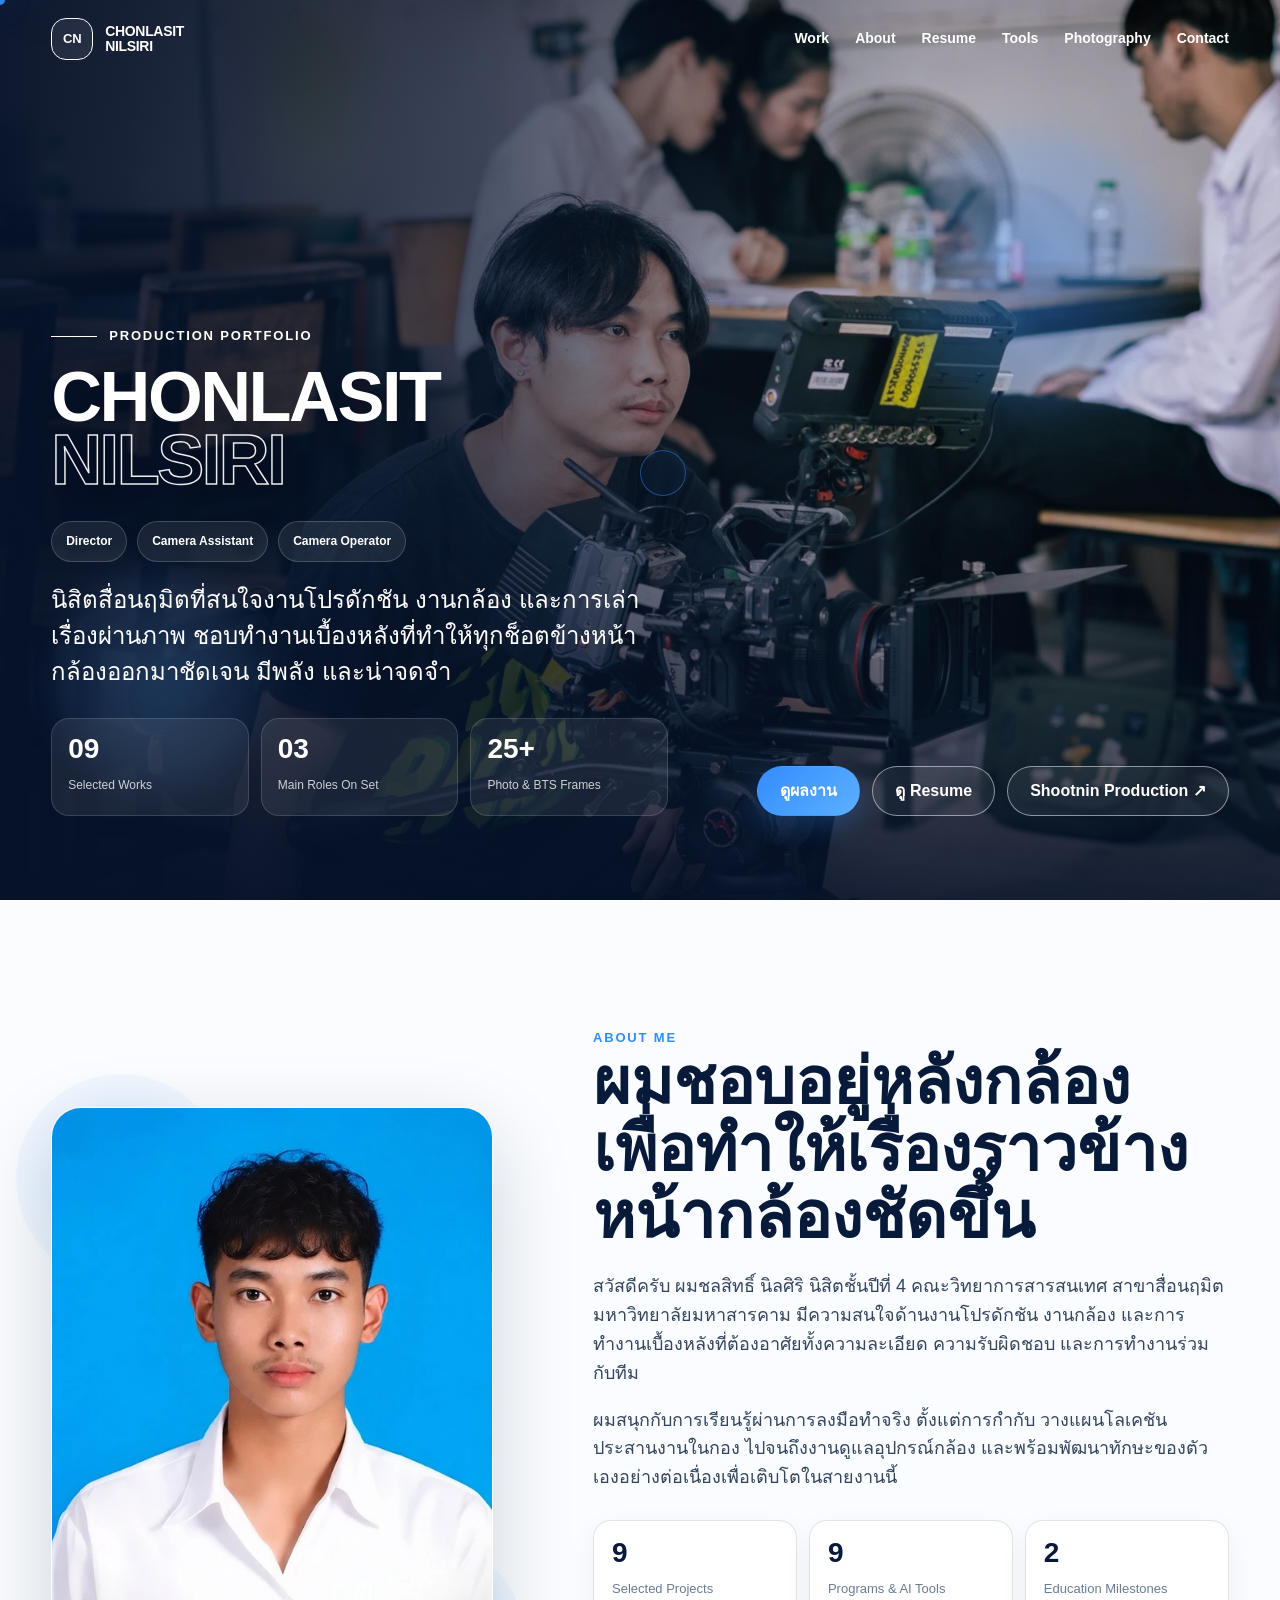
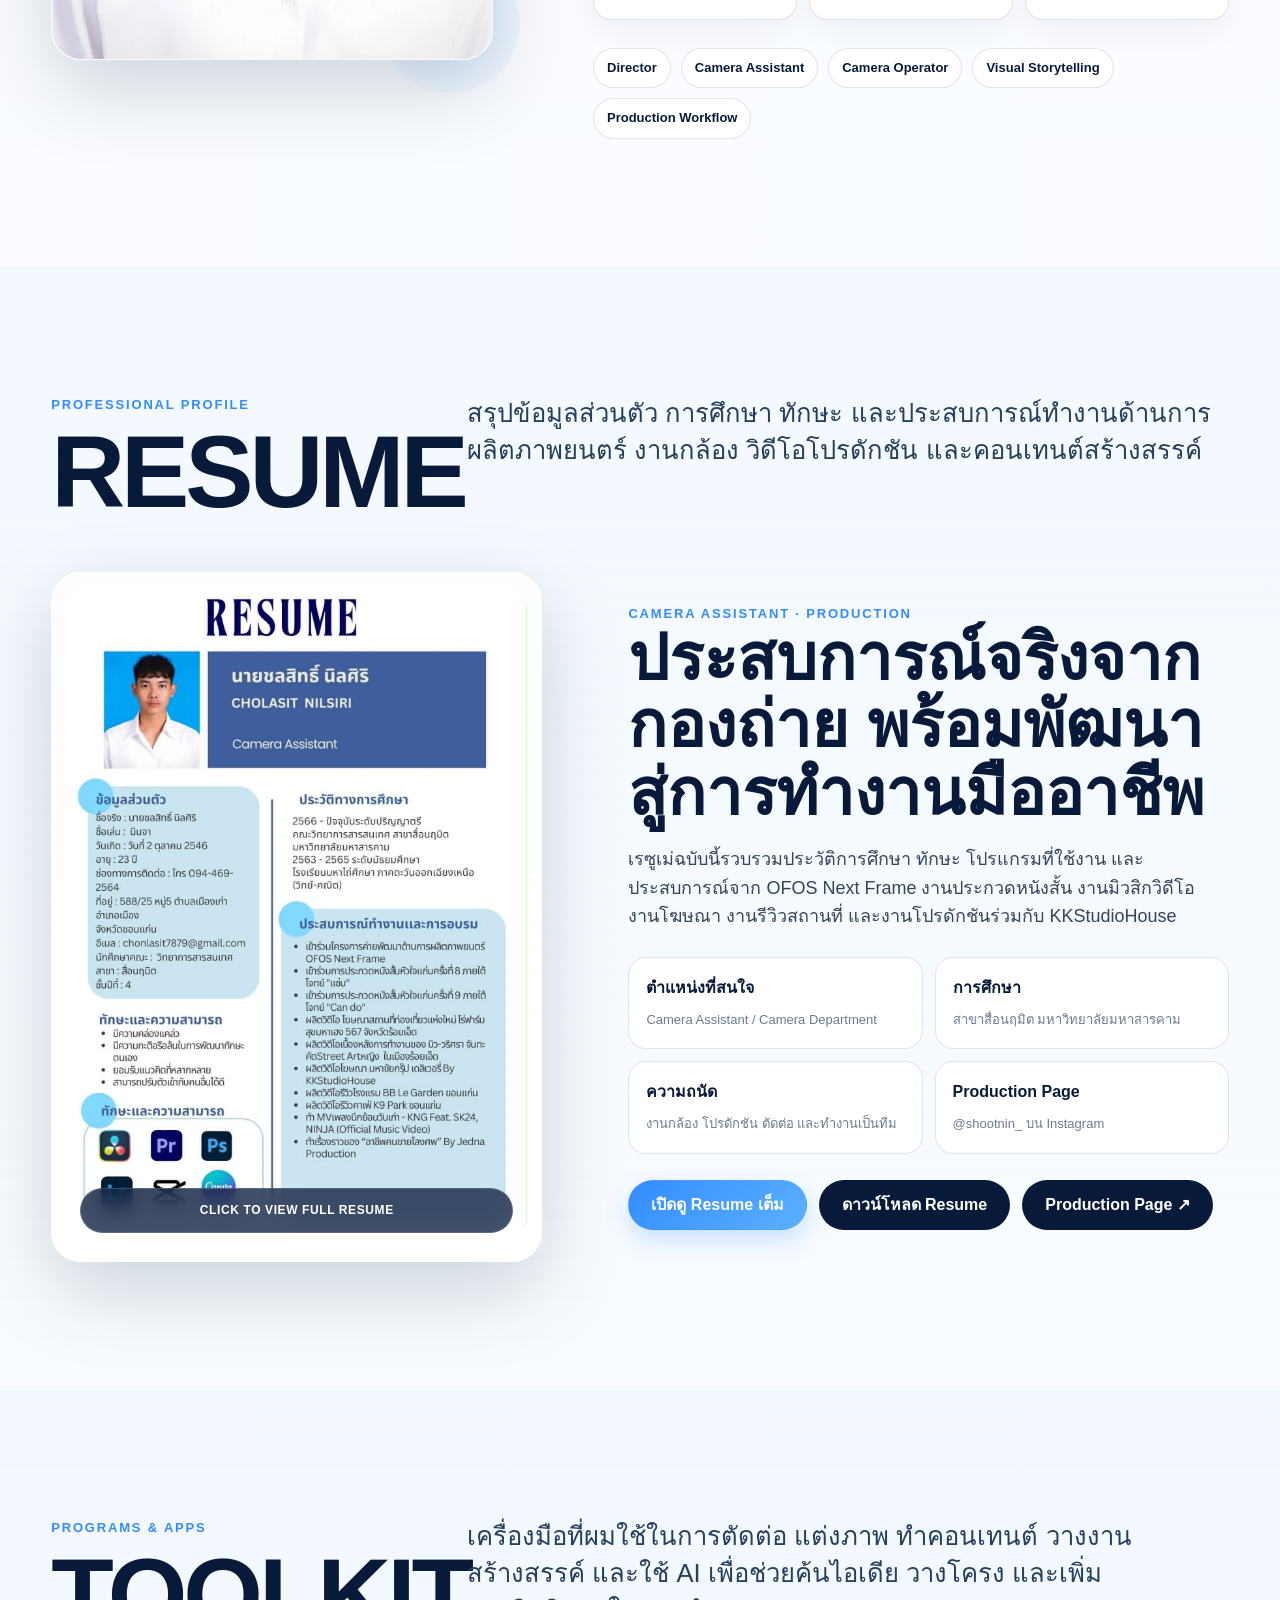
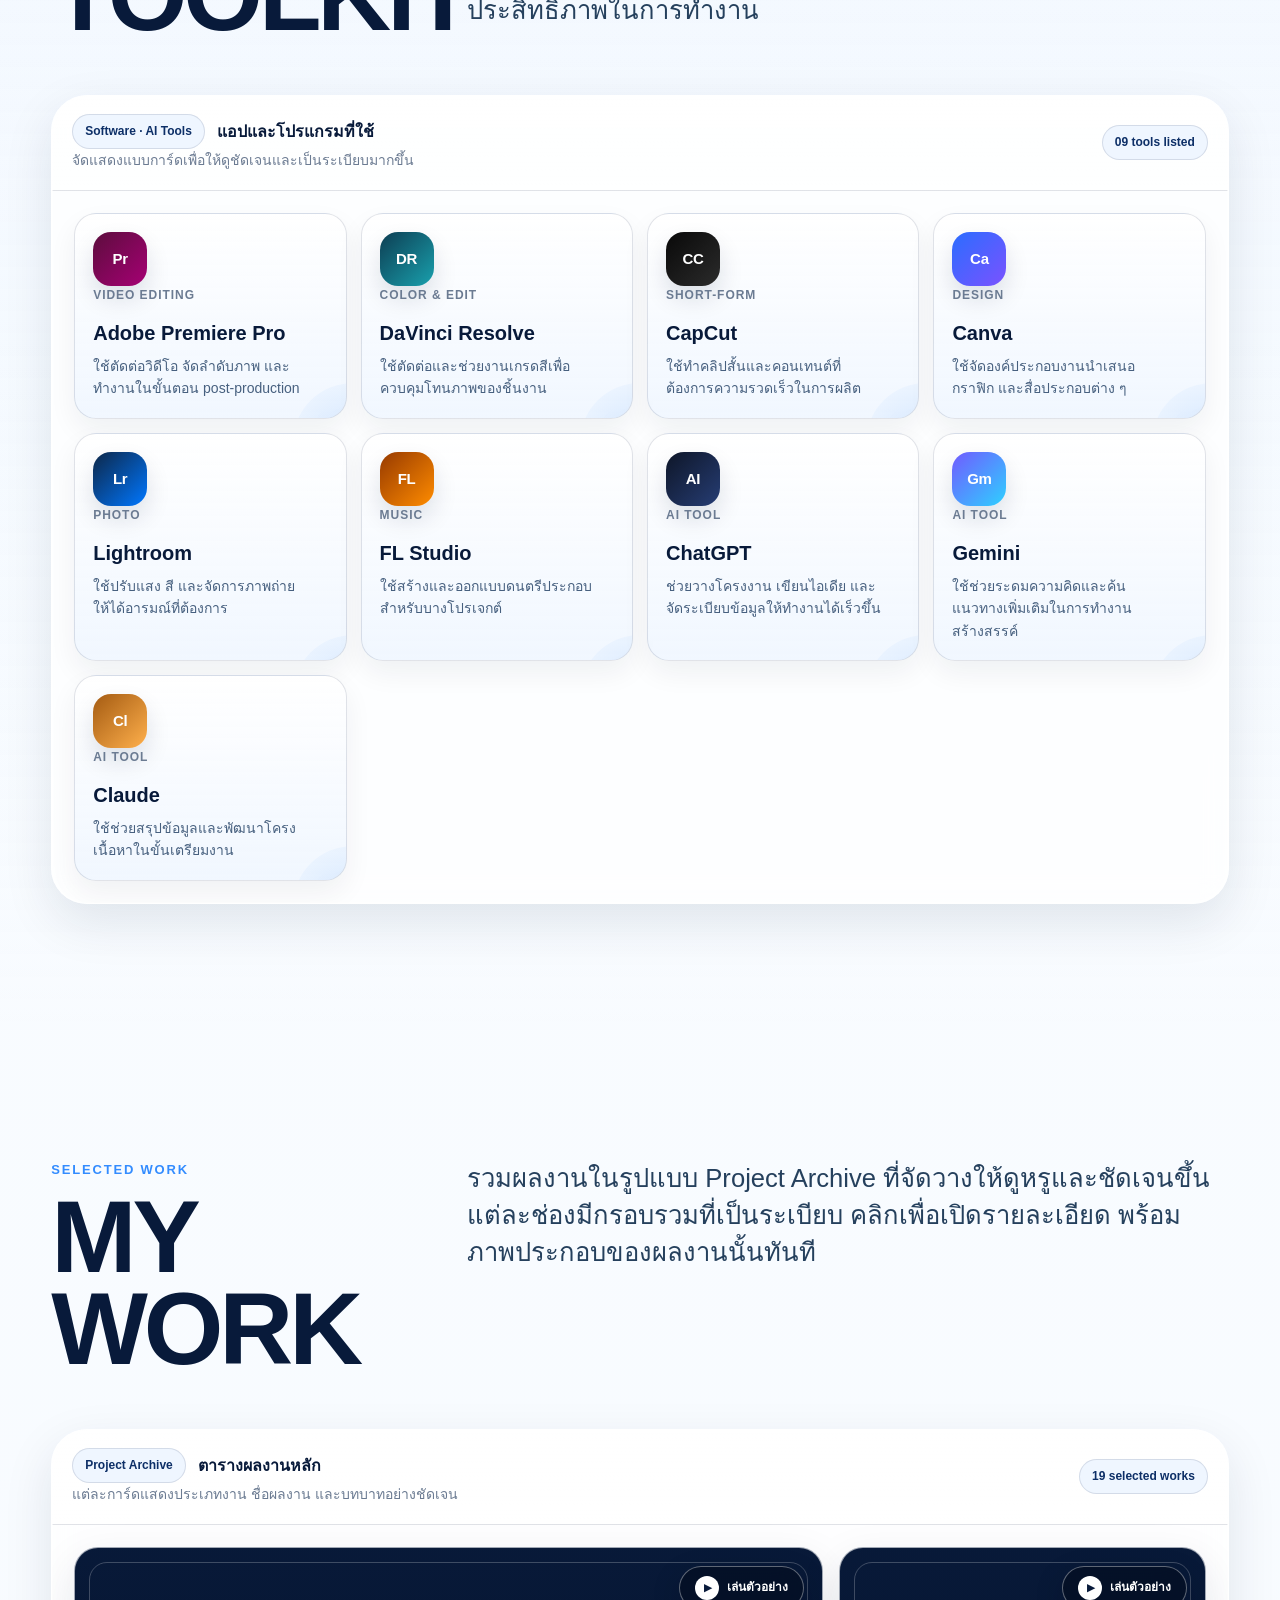
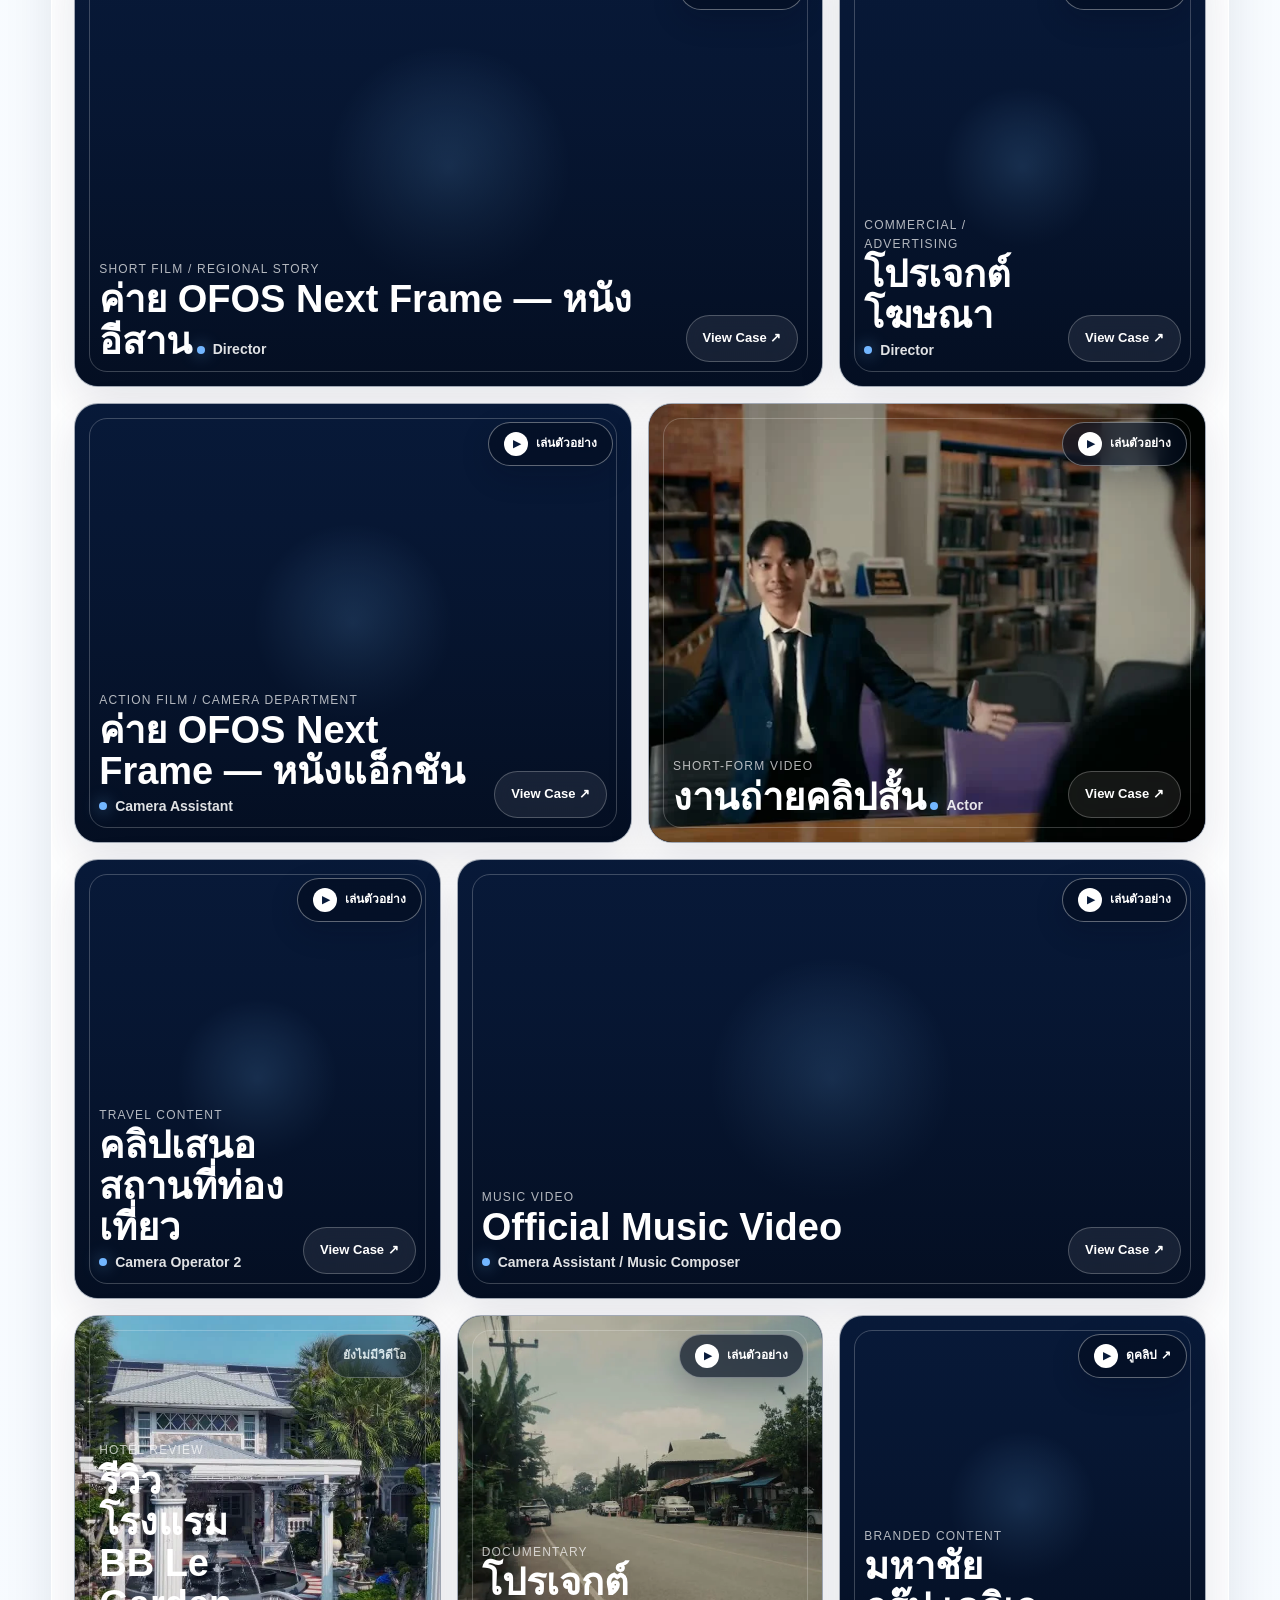
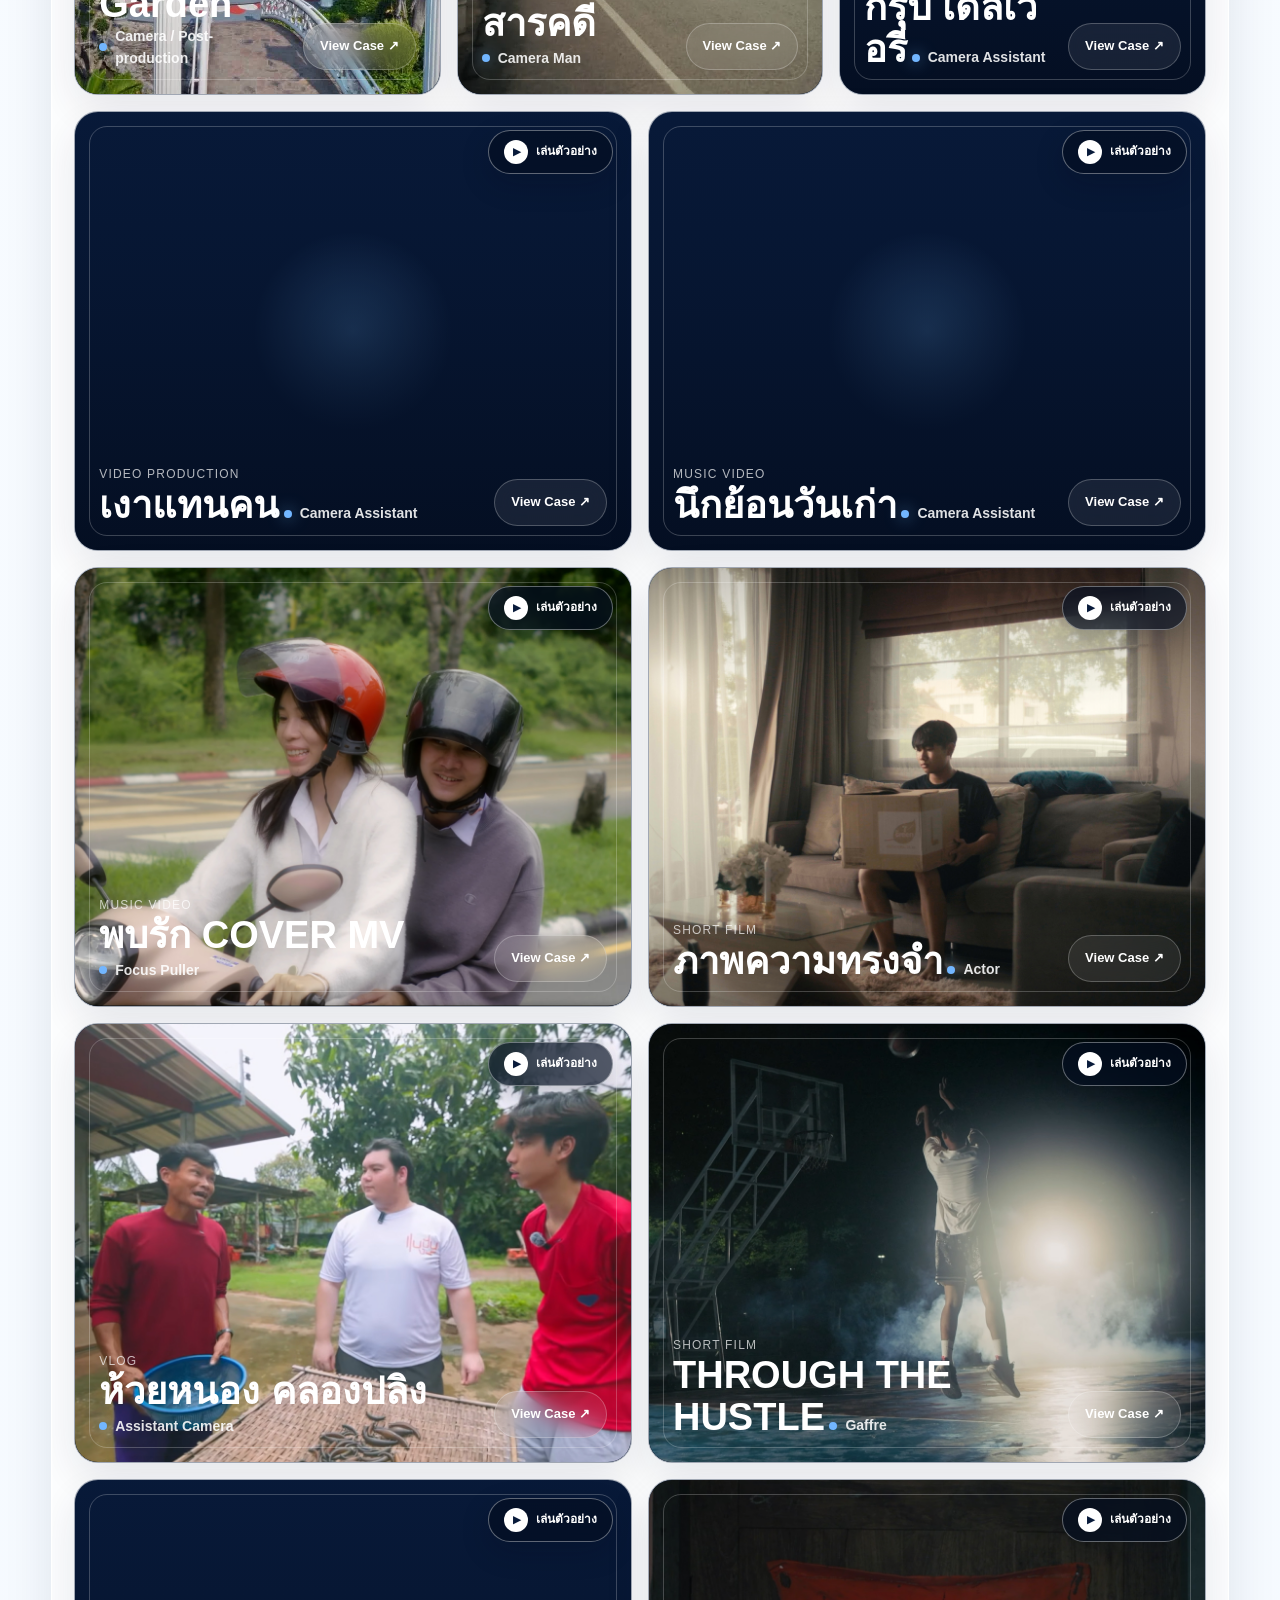
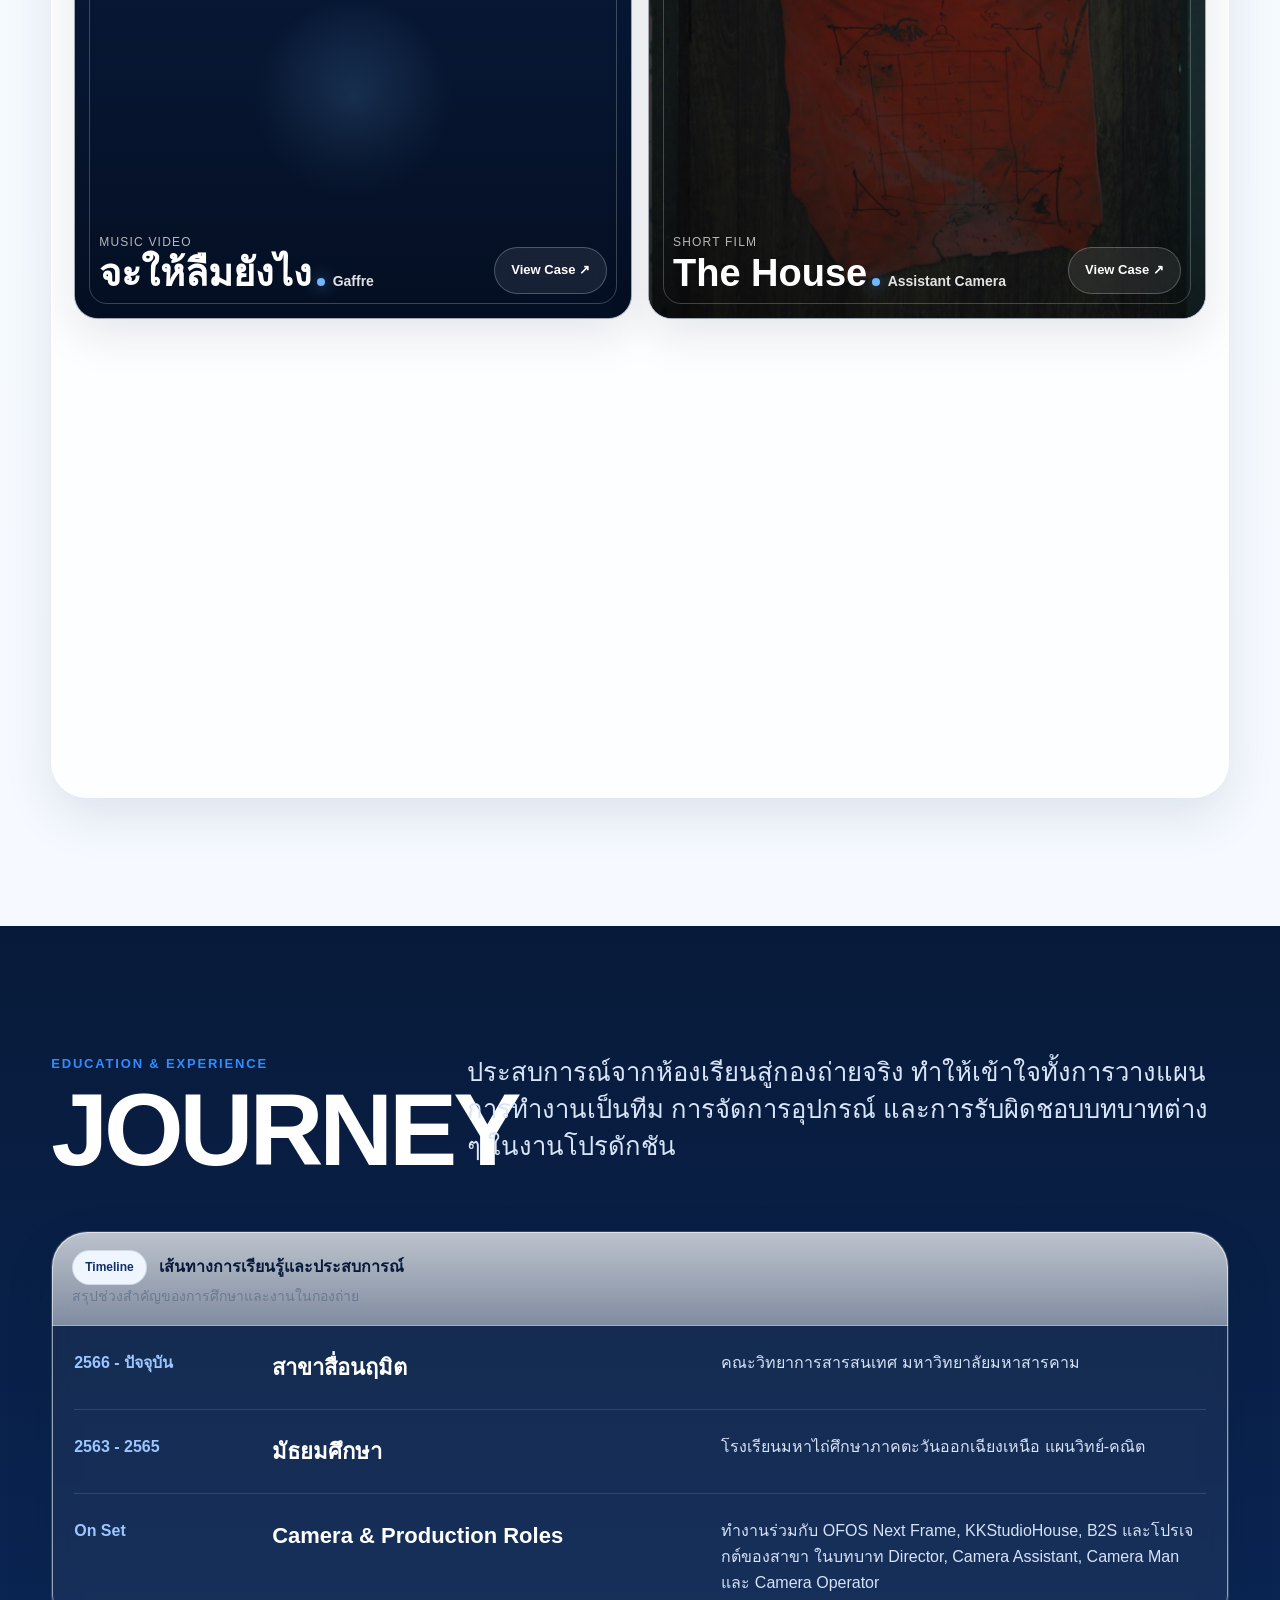
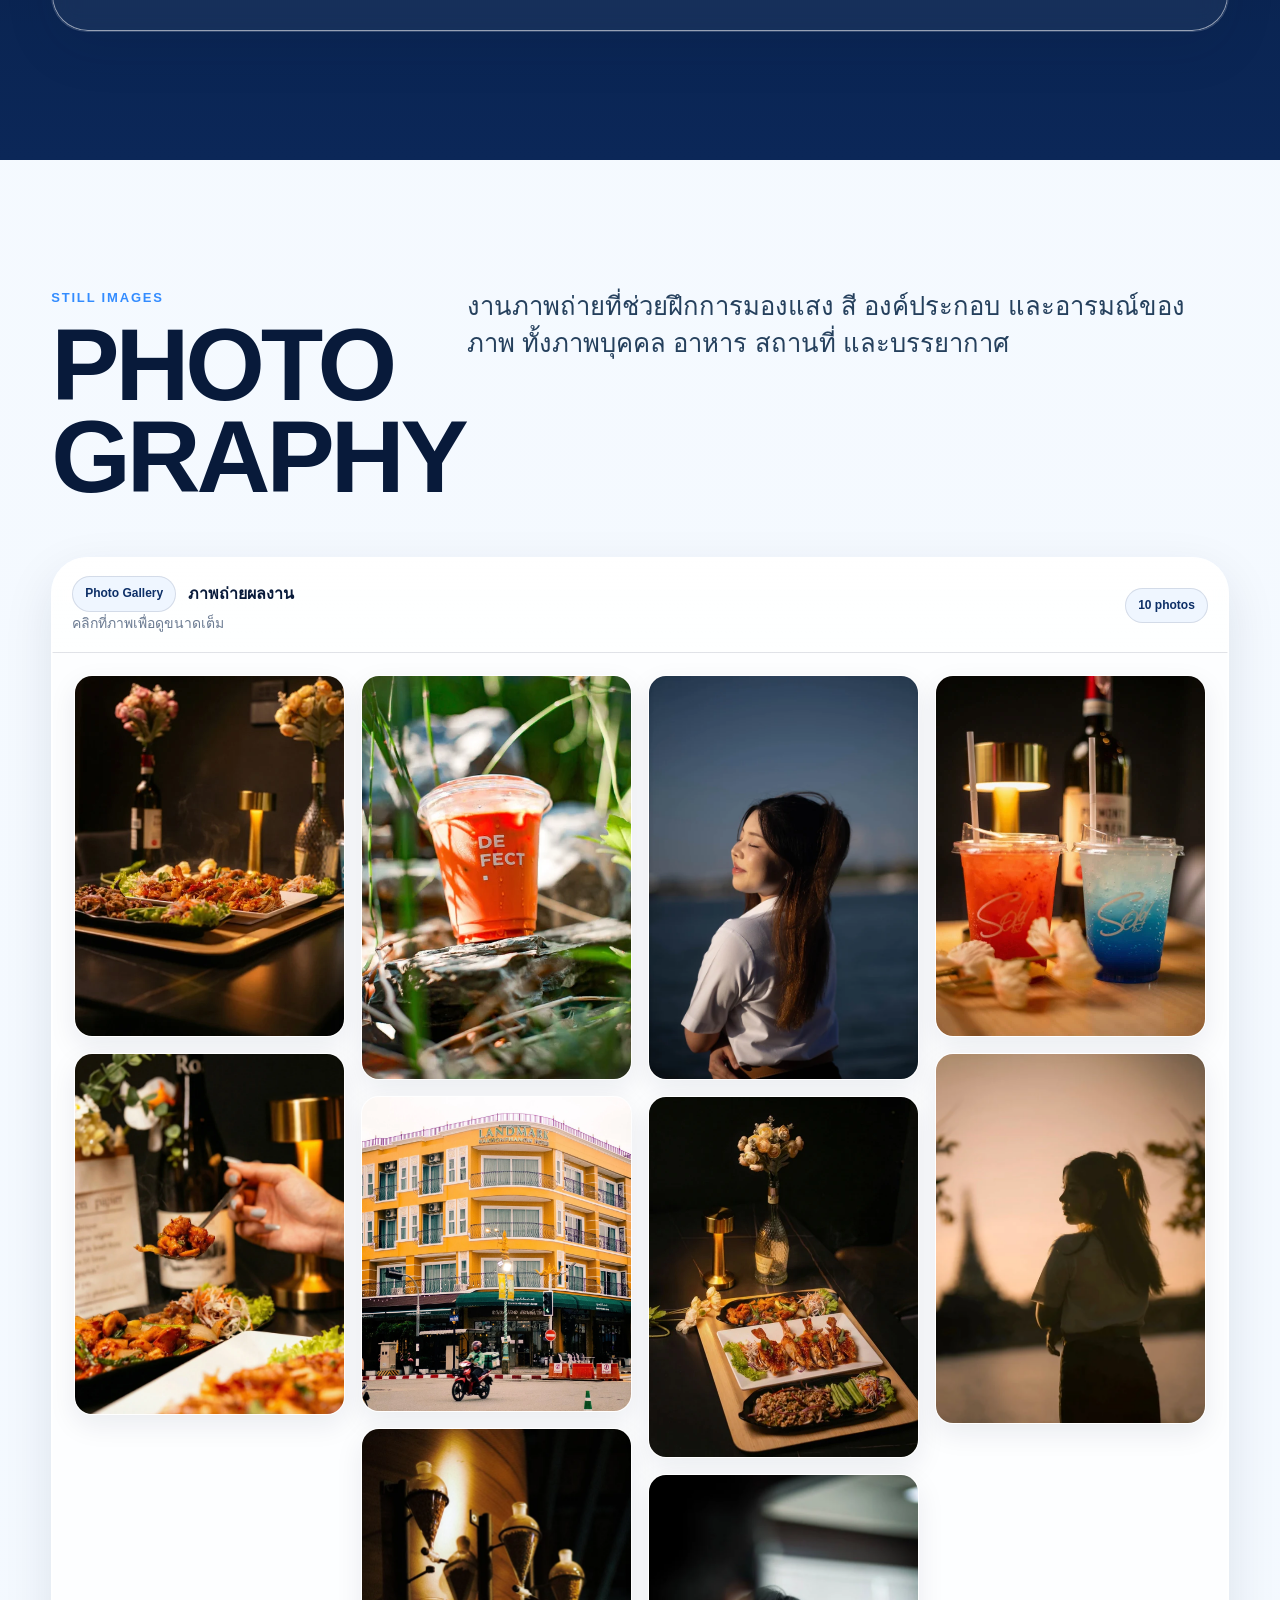
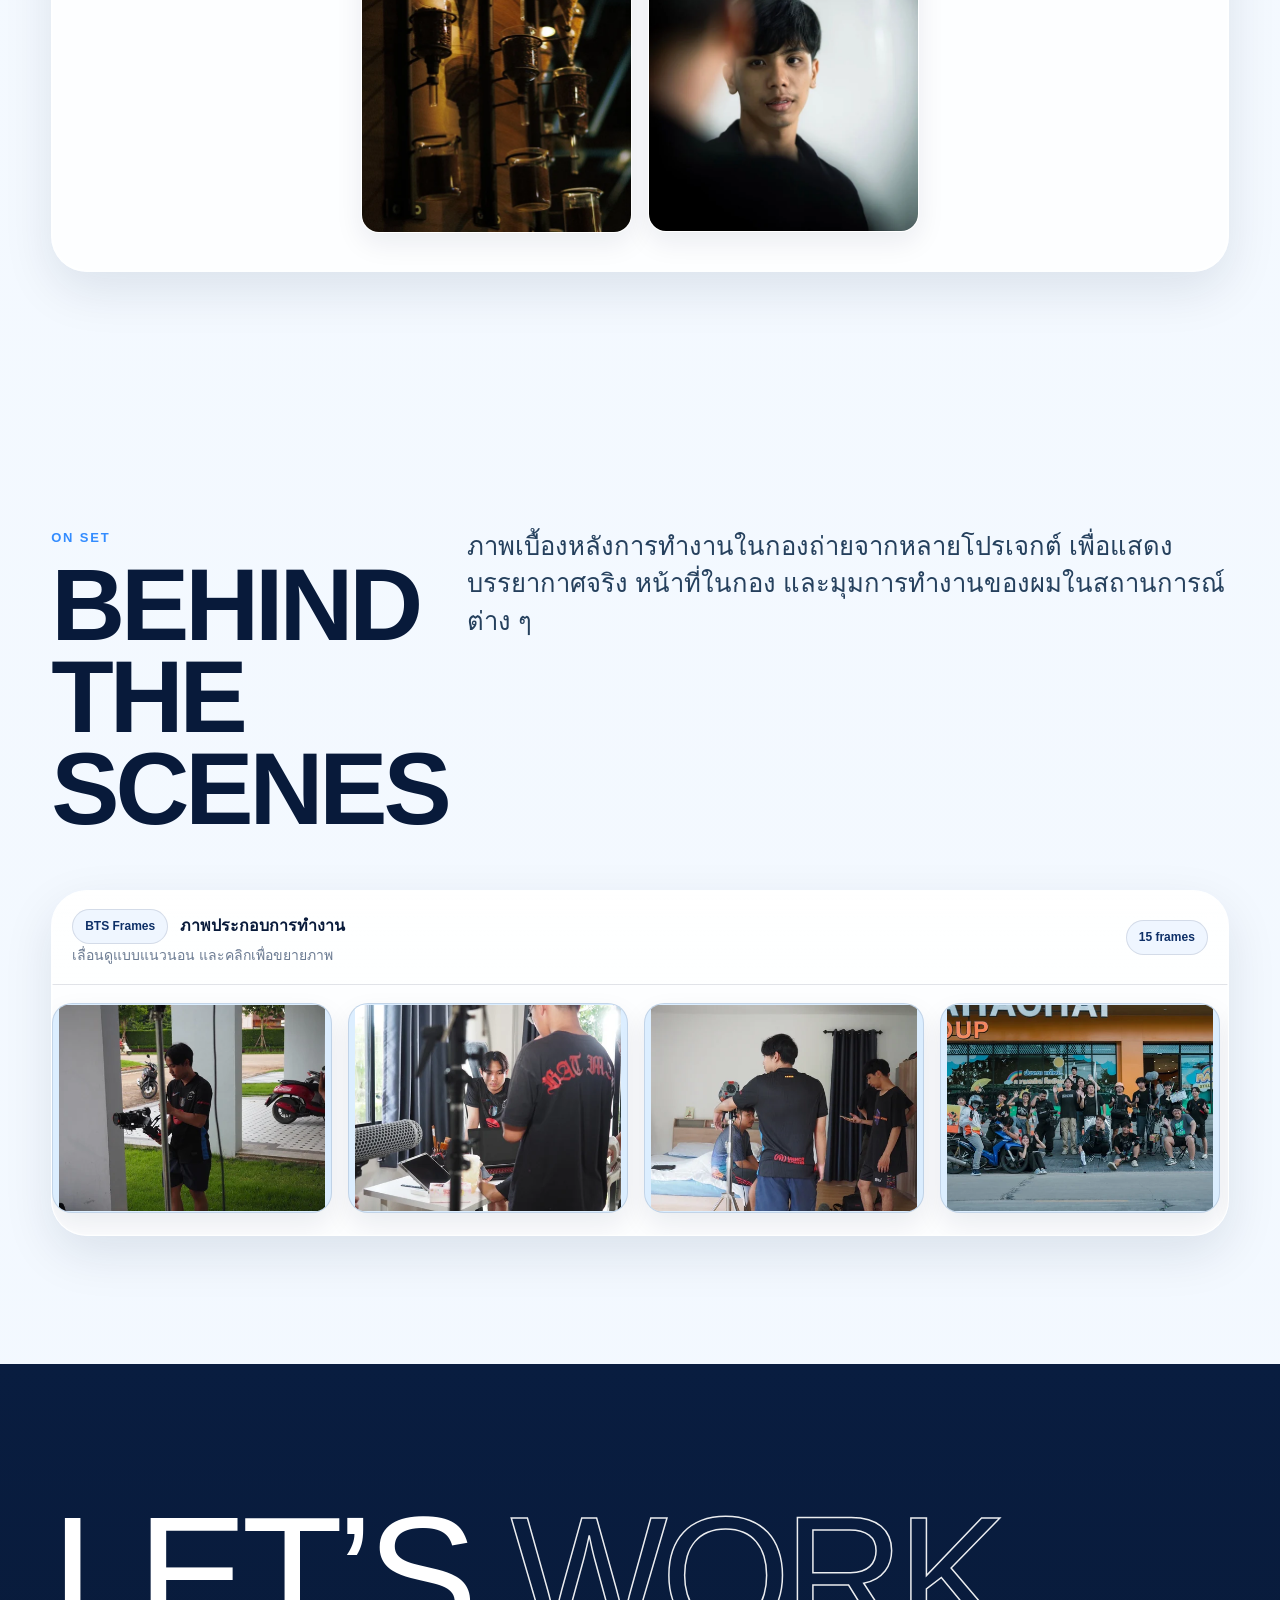
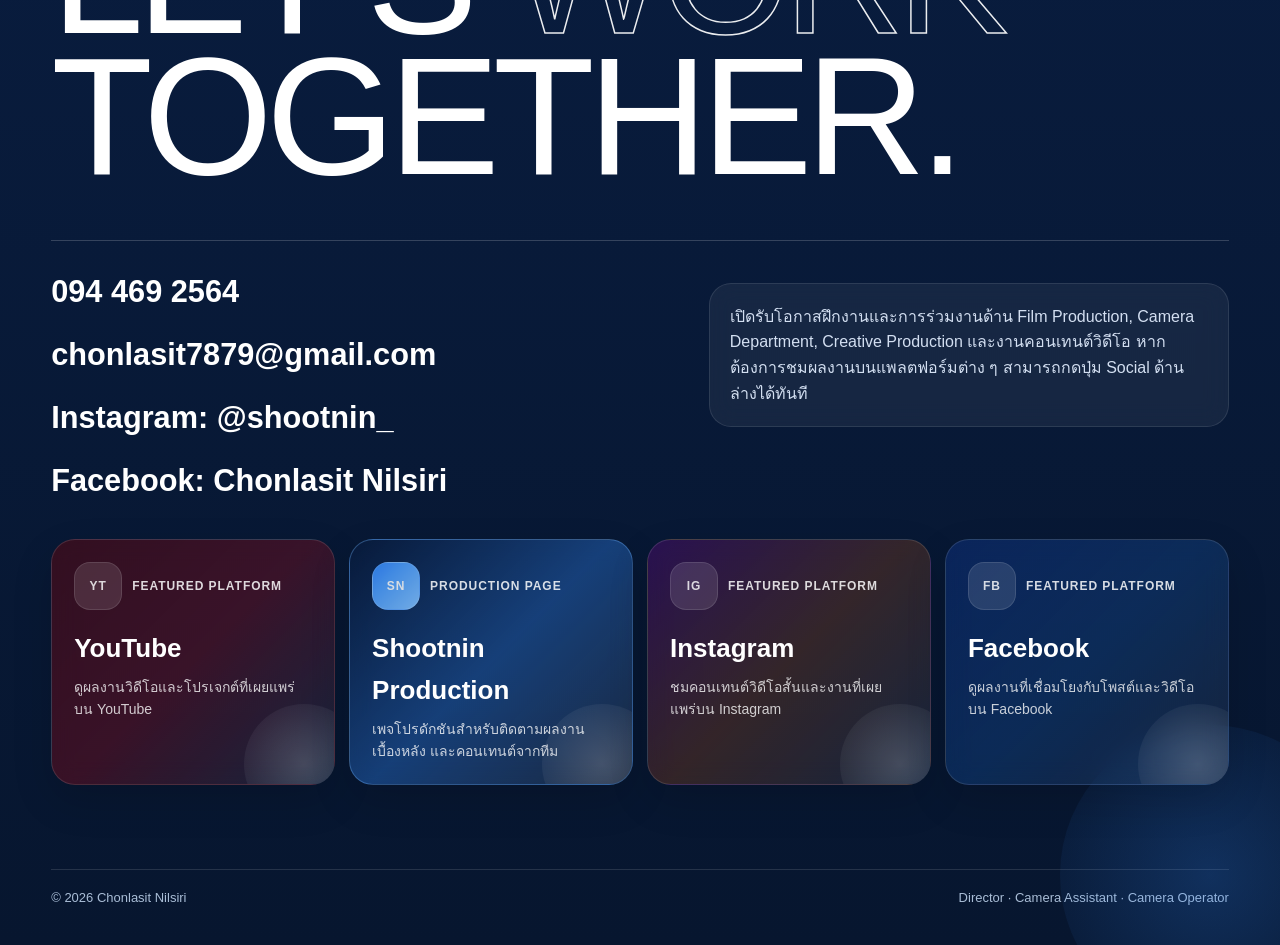
==== commit 441c98fa: "7879" ====
--- a/index.html
+++ b/index.html
@@ -388,6 +388,55 @@
     }
     .work-card:hover .work-cta { background: var(--white); color: var(--navy); transform: translateY(-2px); }
 
+    .work-card-link {
+      position: absolute; inset: 0; z-index: 2; display: block; border-radius: inherit;
+    }
+    .work-preview-btn,
+    .work-preview-link,
+    .work-preview-unavailable {
+      position: absolute; z-index: 6; top: 18px; right: 18px;
+      min-height: 44px; padding: 0 15px; border-radius: 999px;
+      display: inline-flex; align-items: center; justify-content: center; gap: 8px;
+      border: 1px solid rgba(255,255,255,.36); color: var(--white);
+      background: rgba(4,14,33,.68); backdrop-filter: blur(12px);
+      font-size: 12px; font-weight: 900; cursor: pointer;
+      box-shadow: 0 10px 28px rgba(2,10,26,.22);
+      transition: transform .2s ease, background .2s ease, border-color .2s ease;
+    }
+    .work-preview-btn:hover,
+    .work-preview-link:hover { transform: translateY(-2px); background: var(--blue); border-color: var(--blue-2); }
+    .work-preview-unavailable { opacity: .72; cursor: default; }
+    .work-preview-icon {
+      width: 24px; height: 24px; border-radius: 50%; display: grid; place-items: center;
+      background: var(--white); color: var(--navy); font-size: 10px; padding-left: 2px;
+    }
+
+    .video-modal {
+      position: fixed; inset: 0; z-index: 6000; padding: clamp(14px, 3vw, 34px);
+      display: grid; place-items: center; background: rgba(2,10,26,.94);
+      opacity: 0; visibility: hidden; transition: opacity .24s ease, visibility .24s ease;
+    }
+    .video-modal.open { opacity: 1; visibility: visible; }
+    .video-dialog {
+      width: min(1100px, 100%); border-radius: 24px; overflow: hidden;
+      background: #07162f; color: var(--white); border: 1px solid rgba(255,255,255,.15);
+      box-shadow: 0 35px 100px rgba(0,0,0,.5);
+    }
+    .video-modal-head {
+      min-height: 62px; padding: 12px 14px 12px 20px; display: flex;
+      align-items: center; justify-content: space-between; gap: 16px;
+      border-bottom: 1px solid rgba(255,255,255,.12);
+    }
+    .video-modal-title { margin: 0; font-size: 16px; line-height: 1.35; }
+    .video-close {
+      flex: 0 0 auto; width: 42px; height: 42px; border-radius: 50%; cursor: pointer;
+      border: 1px solid rgba(255,255,255,.34); color: var(--white); background: rgba(255,255,255,.08);
+      font-size: 23px;
+    }
+    .video-frame { position: relative; width: 100%; aspect-ratio: 16 / 9; background: #000; }
+    .video-frame iframe,
+    .video-frame video { position: absolute; inset: 0; width: 100%; height: 100%; border: 0; object-fit: contain; }
+
 
     .resume-section {
       background: linear-gradient(180deg, rgba(220,238,255,.22) 0%, rgba(255,255,255,0) 100%);
@@ -646,8 +695,10 @@
       .tool-grid { grid-template-columns: 1fr; }
       .archive-body { padding: 14px; }
       .work-grid { gap: 12px; }
-      .work-card, .work-card:nth-child(n) { grid-column: span 12; min-height: 360px; }
-      .work-meta { grid-template-columns: 1fr; }
+      .work-card, .work-card:nth-child(n) { grid-column: span 12; width: 100%; min-width: 0; min-height: clamp(320px, 92vw, 430px); }
+      .work-card.reveal { opacity: 1; transform: none; }
+      .work-preview-btn, .work-preview-link, .work-preview-unavailable { top: 12px; right: 12px; min-height: 42px; }
+      .work-meta { grid-template-columns: 1fr; padding: 20px; padding-top: 76px; }
       .timeline-row { grid-template-columns: 1fr; gap: 8px; }
       .timeline-note { grid-column: auto; }
       .case-hero { min-height: 60svh; }
@@ -945,8 +996,53 @@
     <img id="lightboxImage" src="" alt="ภาพขยาย">
   </div>
 
+
+  <div class="video-modal" id="videoModal" aria-hidden="true">
+    <div class="video-dialog" role="dialog" aria-modal="true" aria-labelledby="videoModalTitle">
+      <div class="video-modal-head">
+        <h2 class="video-modal-title" id="videoModalTitle">Video Preview</h2>
+        <button class="video-close hoverable" id="videoClose" type="button" aria-label="ปิดวิดีโอ">×</button>
+      </div>
+      <div class="video-frame" id="videoFrame"></div>
+    </div>
+  </div>
+
   <script src="projects/projects.js"></script>
   <script>
+    function getVideoPreview(url) {
+      if (!url) return null;
+      try {
+        const parsed = new URL(url, window.location.href);
+        const host = parsed.hostname.replace(/^www\./, '');
+        let videoId = '';
+        if (host === 'youtu.be') videoId = parsed.pathname.split('/').filter(Boolean)[0] || '';
+        if (host.includes('youtube.com')) {
+          videoId = parsed.searchParams.get('v') || '';
+          if (!videoId) {
+            const parts = parsed.pathname.split('/').filter(Boolean);
+            const marker = parts.findIndex(part => ['embed', 'shorts', 'live'].includes(part));
+            if (marker >= 0) videoId = parts[marker + 1] || '';
+          }
+        }
+        if (videoId) {
+          const timeValue = parsed.searchParams.get('t') || '';
+          const start = parseInt(timeValue, 10);
+          return {
+            kind: 'iframe',
+            platform: 'YouTube',
+            src: `https://www.youtube-nocookie.com/embed/${encodeURIComponent(videoId)}?autoplay=1&rel=0${Number.isFinite(start) ? `&start=${start}` : ''}`
+          };
+        }
+        const driveMatch = url.match(/drive\.google\.com\/file\/d\/([^/]+)/i);
+        if (driveMatch) return { kind: 'iframe', platform: 'Google Drive', src: `https://drive.google.com/file/d/${driveMatch[1]}/preview` };
+        const instagramMatch = url.match(/instagram\.com\/(?:reel|p)\/([^/?#]+)/i);
+        if (instagramMatch) return { kind: 'iframe', platform: 'Instagram', src: `https://www.instagram.com/reel/${instagramMatch[1]}/embed/` };
+      } catch (error) {
+        console.warn('Preview URL could not be parsed:', error);
+      }
+      return { kind: 'external', platform: 'Original platform', src: url };
+    }
+
     const tools = [
       { icon: 'Pr', iconClass: 'icon-pr', category: 'Video Editing', name: 'Adobe Premiere Pro', desc: 'ใช้ตัดต่อวิดีโอ จัดลำดับภาพ และทำงานในขั้นตอน post-production' },
       { icon: 'DR', iconClass: 'icon-dr', category: 'Color & Edit', name: 'DaVinci Resolve', desc: 'ใช้ตัดต่อและช่วยงานเกรดสีเพื่อควบคุมโทนภาพของชิ้นงาน' },
@@ -978,22 +1074,29 @@
     });
 
     const workGrid = document.getElementById('workGrid');
-    projects.forEach(project => {
-      const card = document.createElement('a');
-      card.href = `projects/project.html?id=${encodeURIComponent(project.id)}`;
+    projects.forEach((project, index) => {
+      const preview = getVideoPreview(project.video || project.url);
+      const card = document.createElement('article');
       card.className = 'work-card reveal tilt-card hoverable';
-      card.setAttribute('aria-label', `ดูรายละเอียด ${project.title}`);
+      const previewControl = !preview
+        ? '<span class="work-preview-unavailable">ยังไม่มีวิดีโอ</span>'
+        : preview.kind === 'external'
+          ? `<a class="work-preview-link" href="${preview.src}" target="_blank" rel="noopener" aria-label="ดูวิดีโอ ${project.title}"><span class="work-preview-icon">▶</span>ดูคลิป ↗</a>`
+          : `<button class="work-preview-btn" type="button" data-video-src="${preview.src}" data-video-title="${project.title}" data-video-platform="${preview.platform}" aria-label="เล่นตัวอย่างวิดีโอ ${project.title}"><span class="work-preview-icon">▶</span>เล่นตัวอย่าง</button>`;
       card.innerHTML = `
-        <img src="${project.image}" alt="ภาพปก ${project.title}" loading="lazy">
-        <span class="work-outline" aria-hidden="true"></span>
-        <span class="work-meta">
-          <span>
-            <span class="work-type">${project.type}</span>
-            <strong class="work-title">${project.title}</strong>
-            <span class="work-role">${project.role}</span>
+        <a class="work-card-link" href="projects/project.html?id=${encodeURIComponent(project.id)}" aria-label="ดูรายละเอียด ${project.title}">
+          <img src="${project.image}" alt="ภาพปก ${project.title}" loading="${index < 4 ? 'eager' : 'lazy'}" decoding="async">
+          <span class="work-outline" aria-hidden="true"></span>
+          <span class="work-meta">
+            <span>
+              <span class="work-type">${project.type || 'Video Production'}</span>
+              <strong class="work-title">${project.title}</strong>
+              <span class="work-role">${project.role}</span>
+            </span>
+            <span class="work-cta">View Case ↗</span>
           </span>
-          <span class="work-cta">View Case ↗</span>
-        </span>
+        </a>
+        ${previewControl}
       `;
       workGrid.appendChild(card);
     });
@@ -1039,15 +1142,21 @@
       });
     });
 
-    const observer = new IntersectionObserver(entries => {
-      entries.forEach(entry => {
-        if (entry.isIntersecting) {
-          entry.target.classList.add('in-view');
-          observer.unobserve(entry.target);
-        }
-      });
-    }, { threshold: 0.12 });
-    document.querySelectorAll('.reveal').forEach(el => observer.observe(el));
+    const revealItems = document.querySelectorAll('.reveal');
+    const isMobileLayout = window.matchMedia('(max-width: 960px)').matches;
+    if (!('IntersectionObserver' in window) || isMobileLayout) {
+      revealItems.forEach(el => el.classList.add('in-view'));
+    } else {
+      const observer = new IntersectionObserver(entries => {
+        entries.forEach(entry => {
+          if (entry.isIntersecting) {
+            entry.target.classList.add('in-view');
+            observer.unobserve(entry.target);
+          }
+        });
+      }, { threshold: 0.08, rootMargin: '0px 0px 120px 0px' });
+      revealItems.forEach(el => observer.observe(el));
+    }
 
     const cursorDot = document.getElementById('cursorDot');
     const cursorRing = document.getElementById('cursorRing');
@@ -1101,6 +1210,43 @@
     });
 
 
+    const videoModal = document.getElementById('videoModal');
+    const videoFrame = document.getElementById('videoFrame');
+    const videoClose = document.getElementById('videoClose');
+    const videoModalTitle = document.getElementById('videoModalTitle');
+
+    function closeVideoPreview() {
+      videoModal.classList.remove('open');
+      videoModal.setAttribute('aria-hidden', 'true');
+      videoFrame.innerHTML = '';
+      document.body.classList.remove('modal-open');
+    }
+
+    document.addEventListener('click', event => {
+      const previewButton = event.target.closest('[data-video-src]');
+      if (!previewButton) return;
+      event.preventDefault();
+      event.stopPropagation();
+      videoModalTitle.textContent = `${previewButton.dataset.videoTitle} · ${previewButton.dataset.videoPlatform}`;
+      const iframe = document.createElement('iframe');
+      iframe.src = previewButton.dataset.videoSrc;
+      iframe.title = `ตัวอย่างวิดีโอ ${previewButton.dataset.videoTitle}`;
+      iframe.allow = 'accelerometer; autoplay; clipboard-write; encrypted-media; gyroscope; picture-in-picture; web-share';
+      iframe.allowFullscreen = true;
+      iframe.referrerPolicy = 'strict-origin-when-cross-origin';
+      videoFrame.appendChild(iframe);
+      videoModal.classList.add('open');
+      videoModal.setAttribute('aria-hidden', 'false');
+      document.body.classList.add('modal-open');
+      videoClose.focus();
+    });
+
+    videoClose.addEventListener('click', closeVideoPreview);
+    videoModal.addEventListener('click', event => {
+      if (event.target === videoModal) closeVideoPreview();
+    });
+
+
     const lightbox = document.getElementById('lightbox');
     const lightboxImage = document.getElementById('lightboxImage');
     const lightboxClose = document.getElementById('lightboxClose');
@@ -1126,6 +1272,7 @@
     });
     document.addEventListener('keydown', event => {
       if (event.key === 'Escape' && lightbox.classList.contains('open')) closeLightbox();
+      if (event.key === 'Escape' && videoModal.classList.contains('open')) closeVideoPreview();
     });
 
   </script>
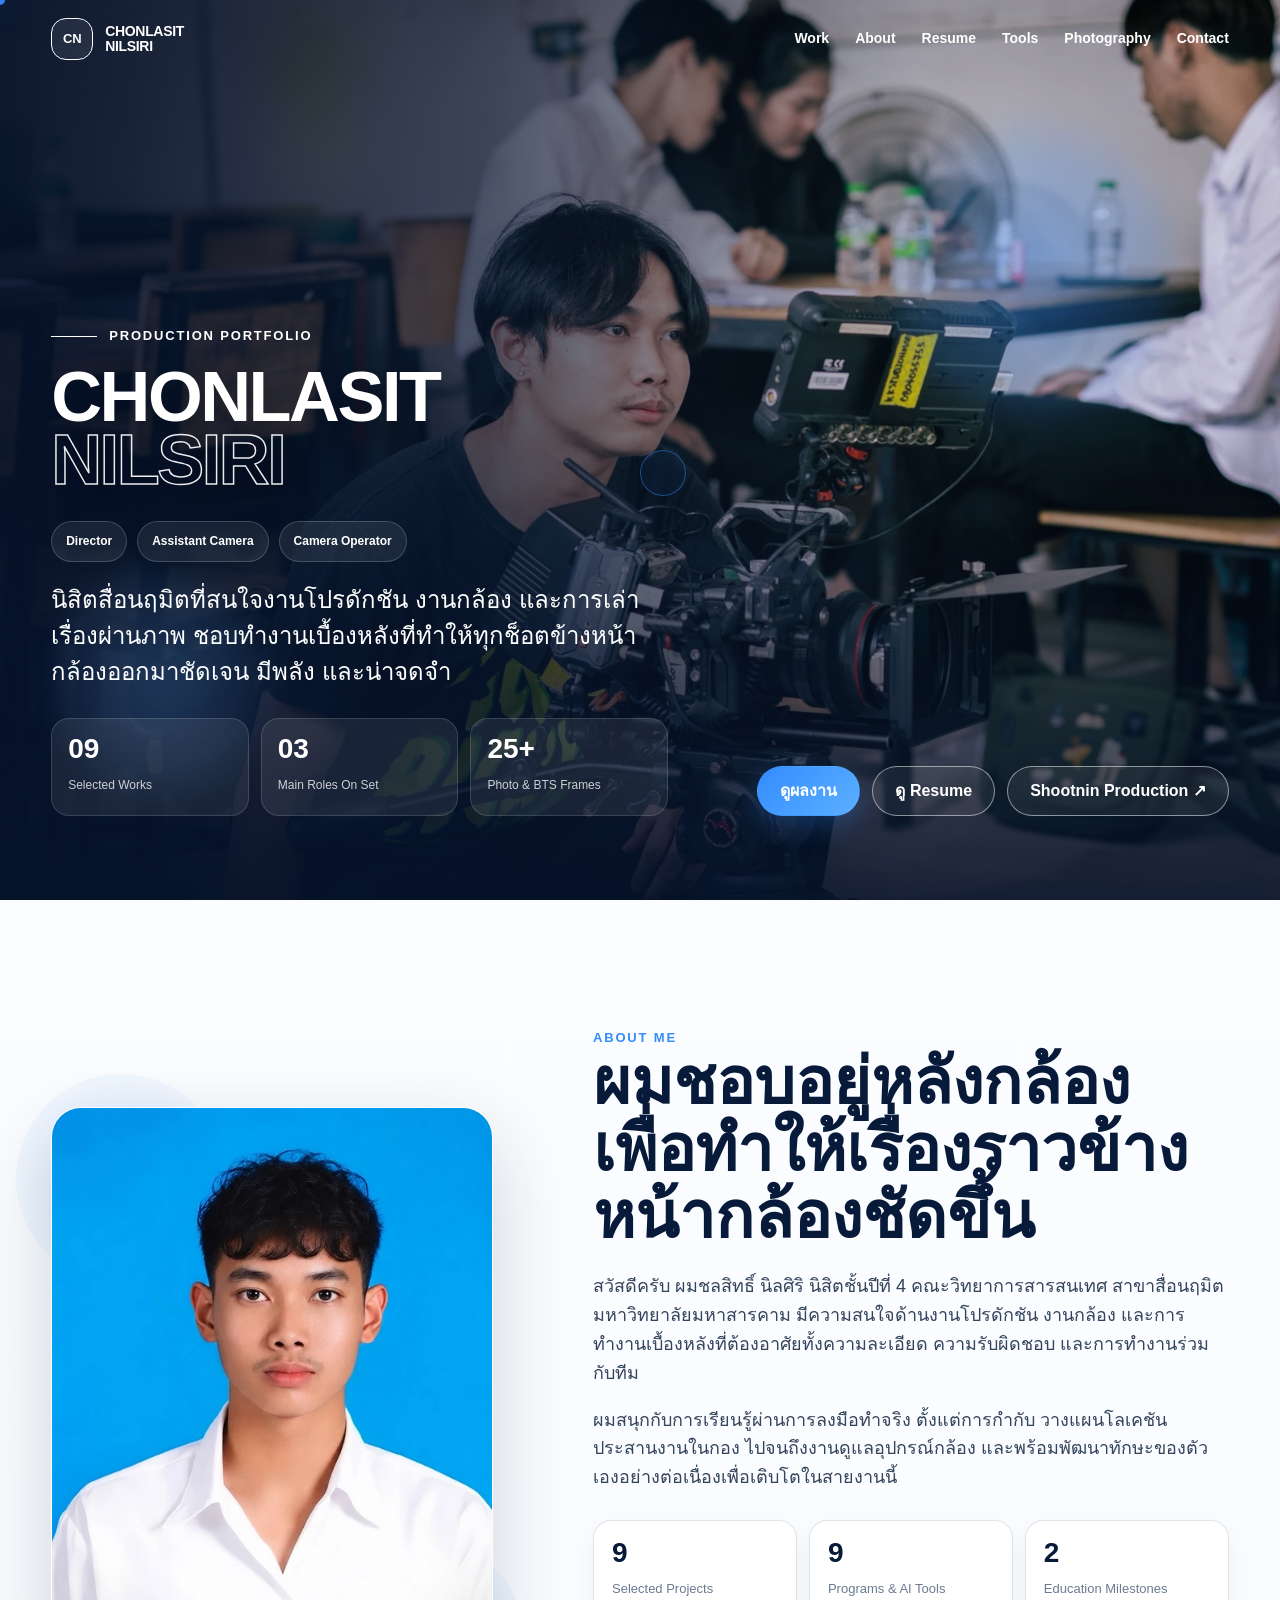
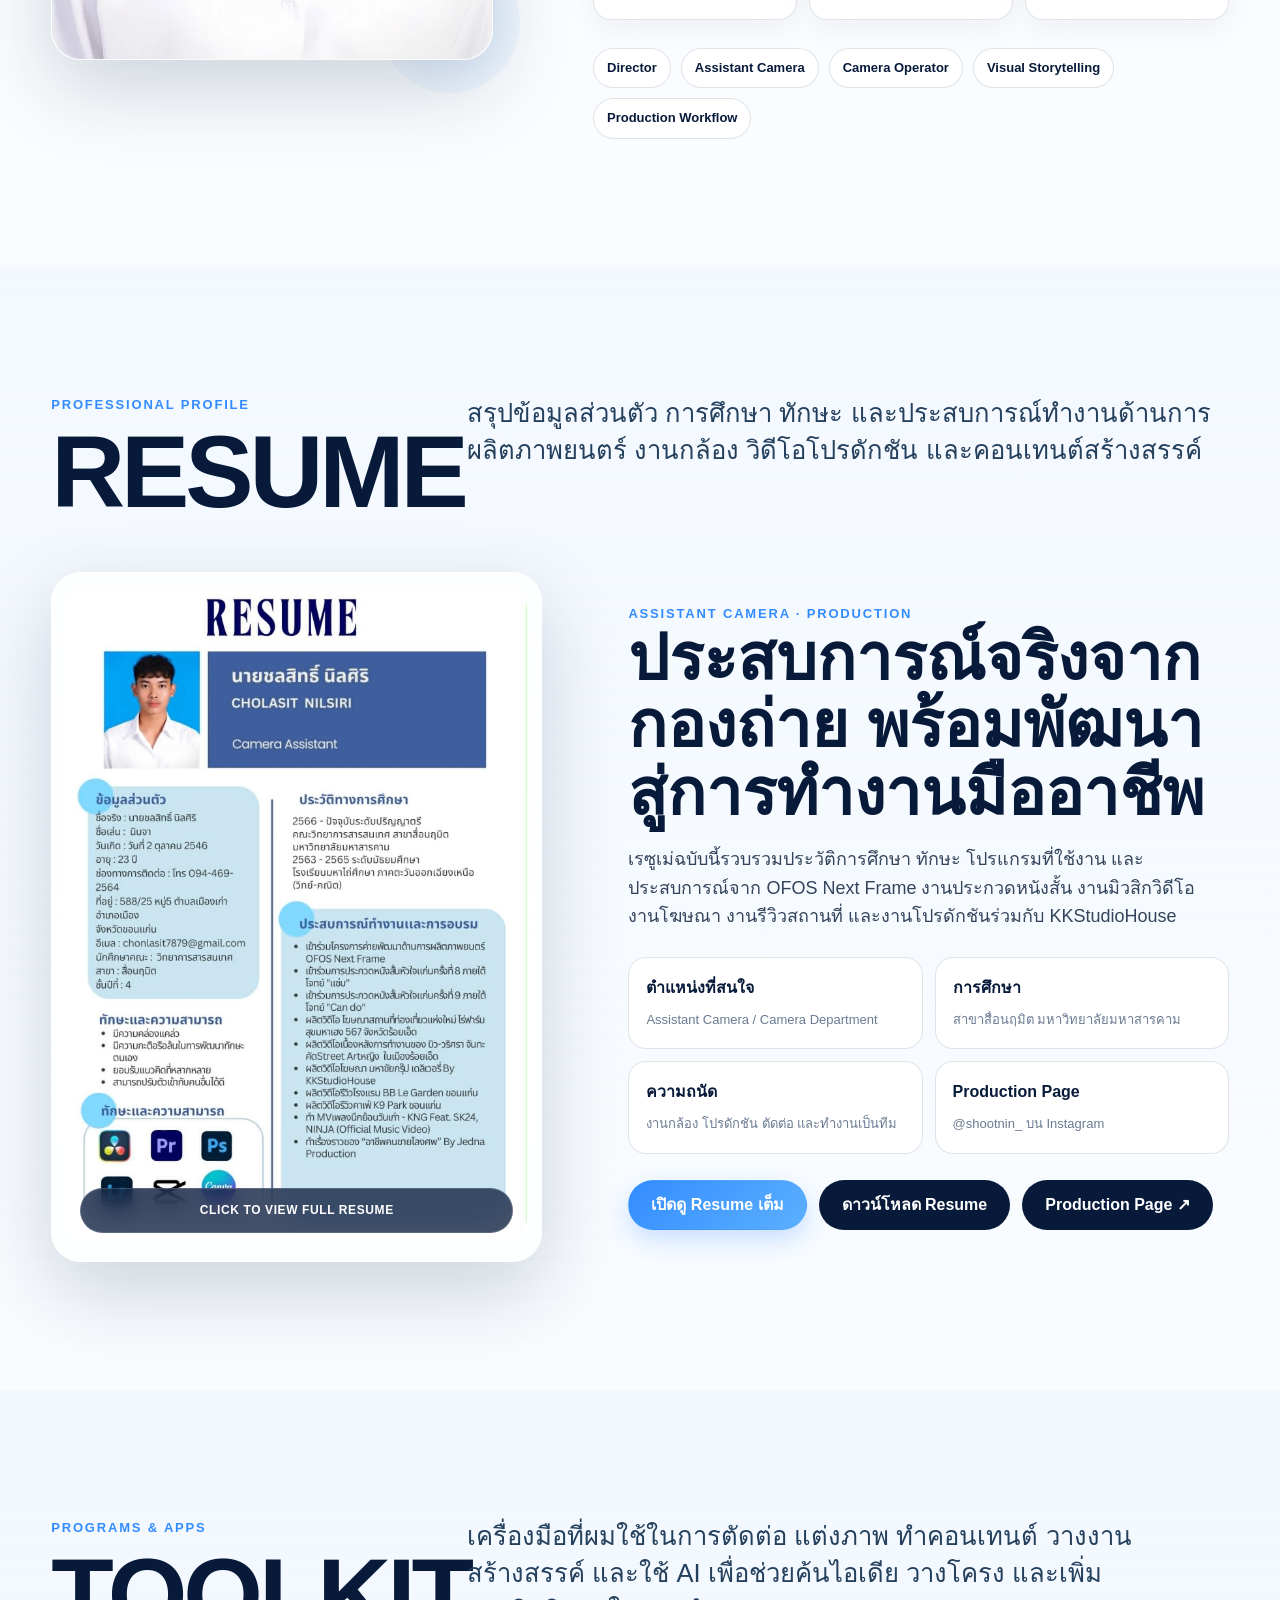
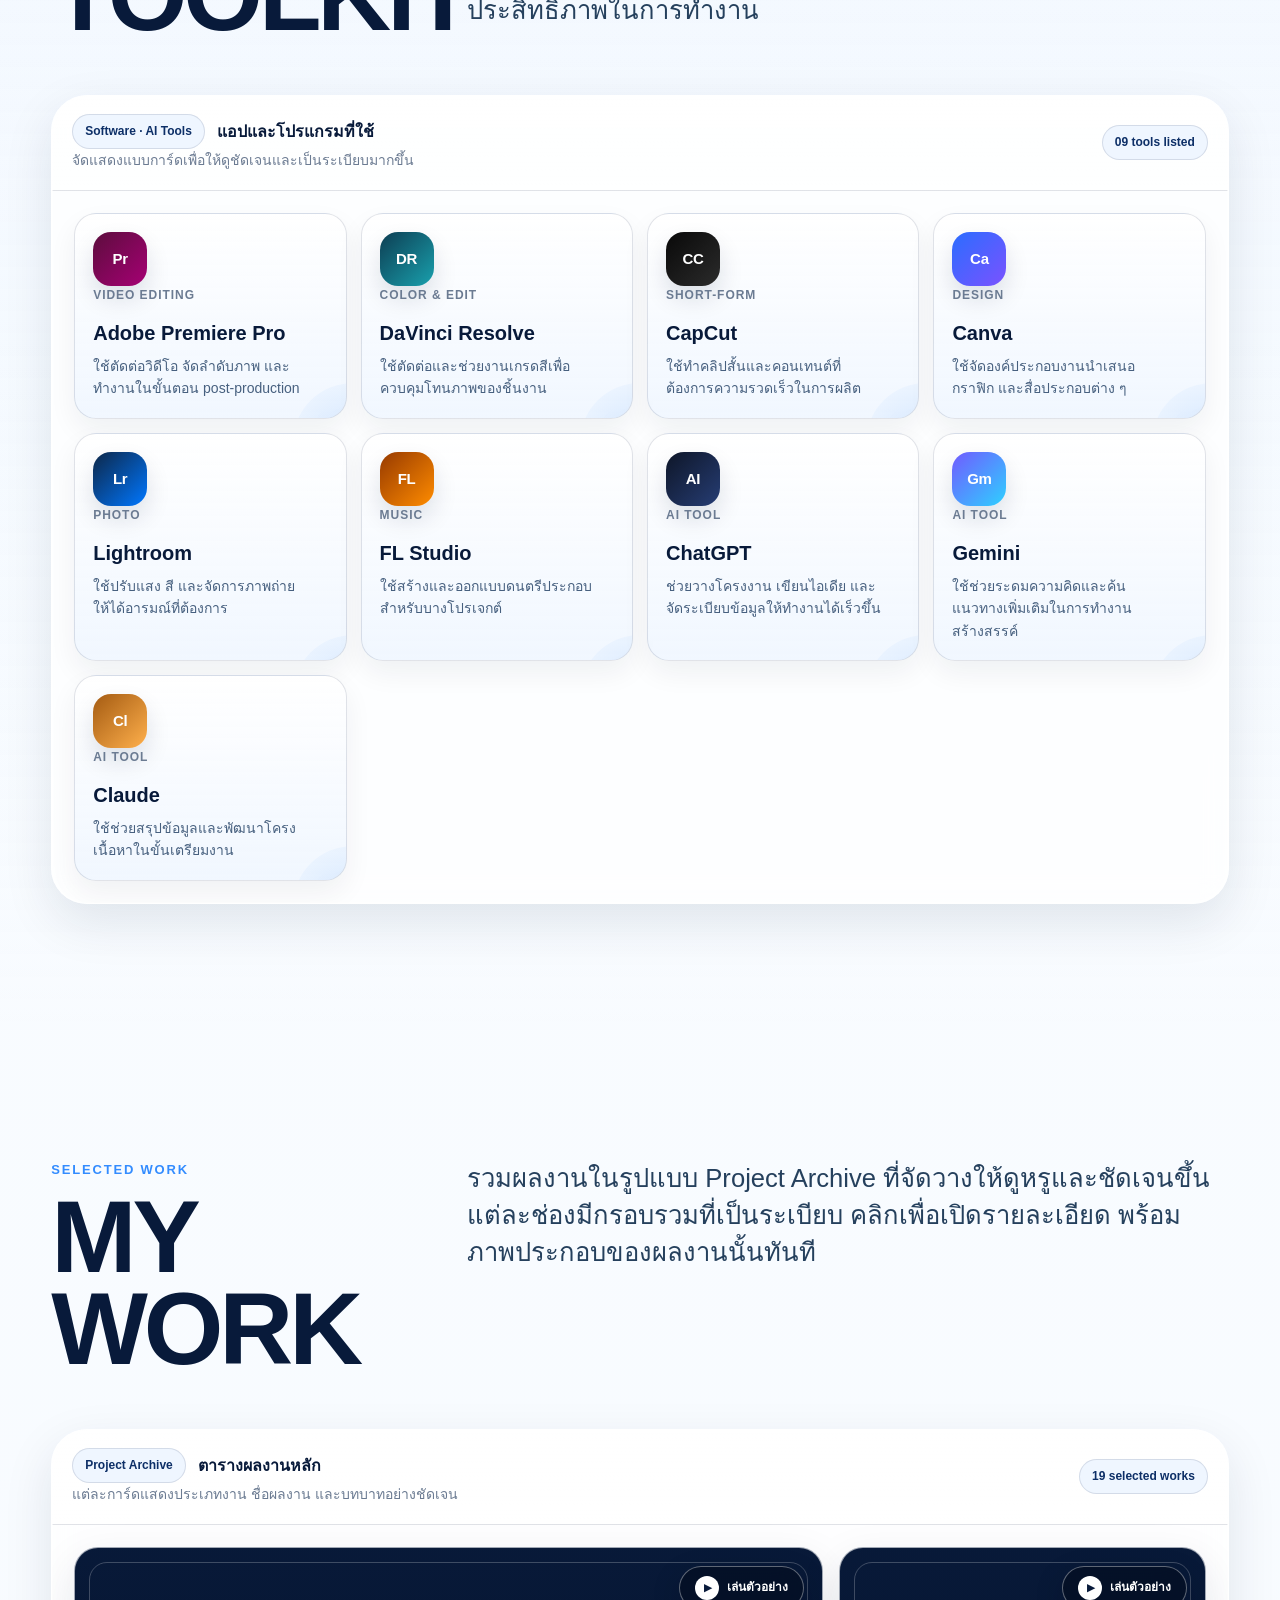
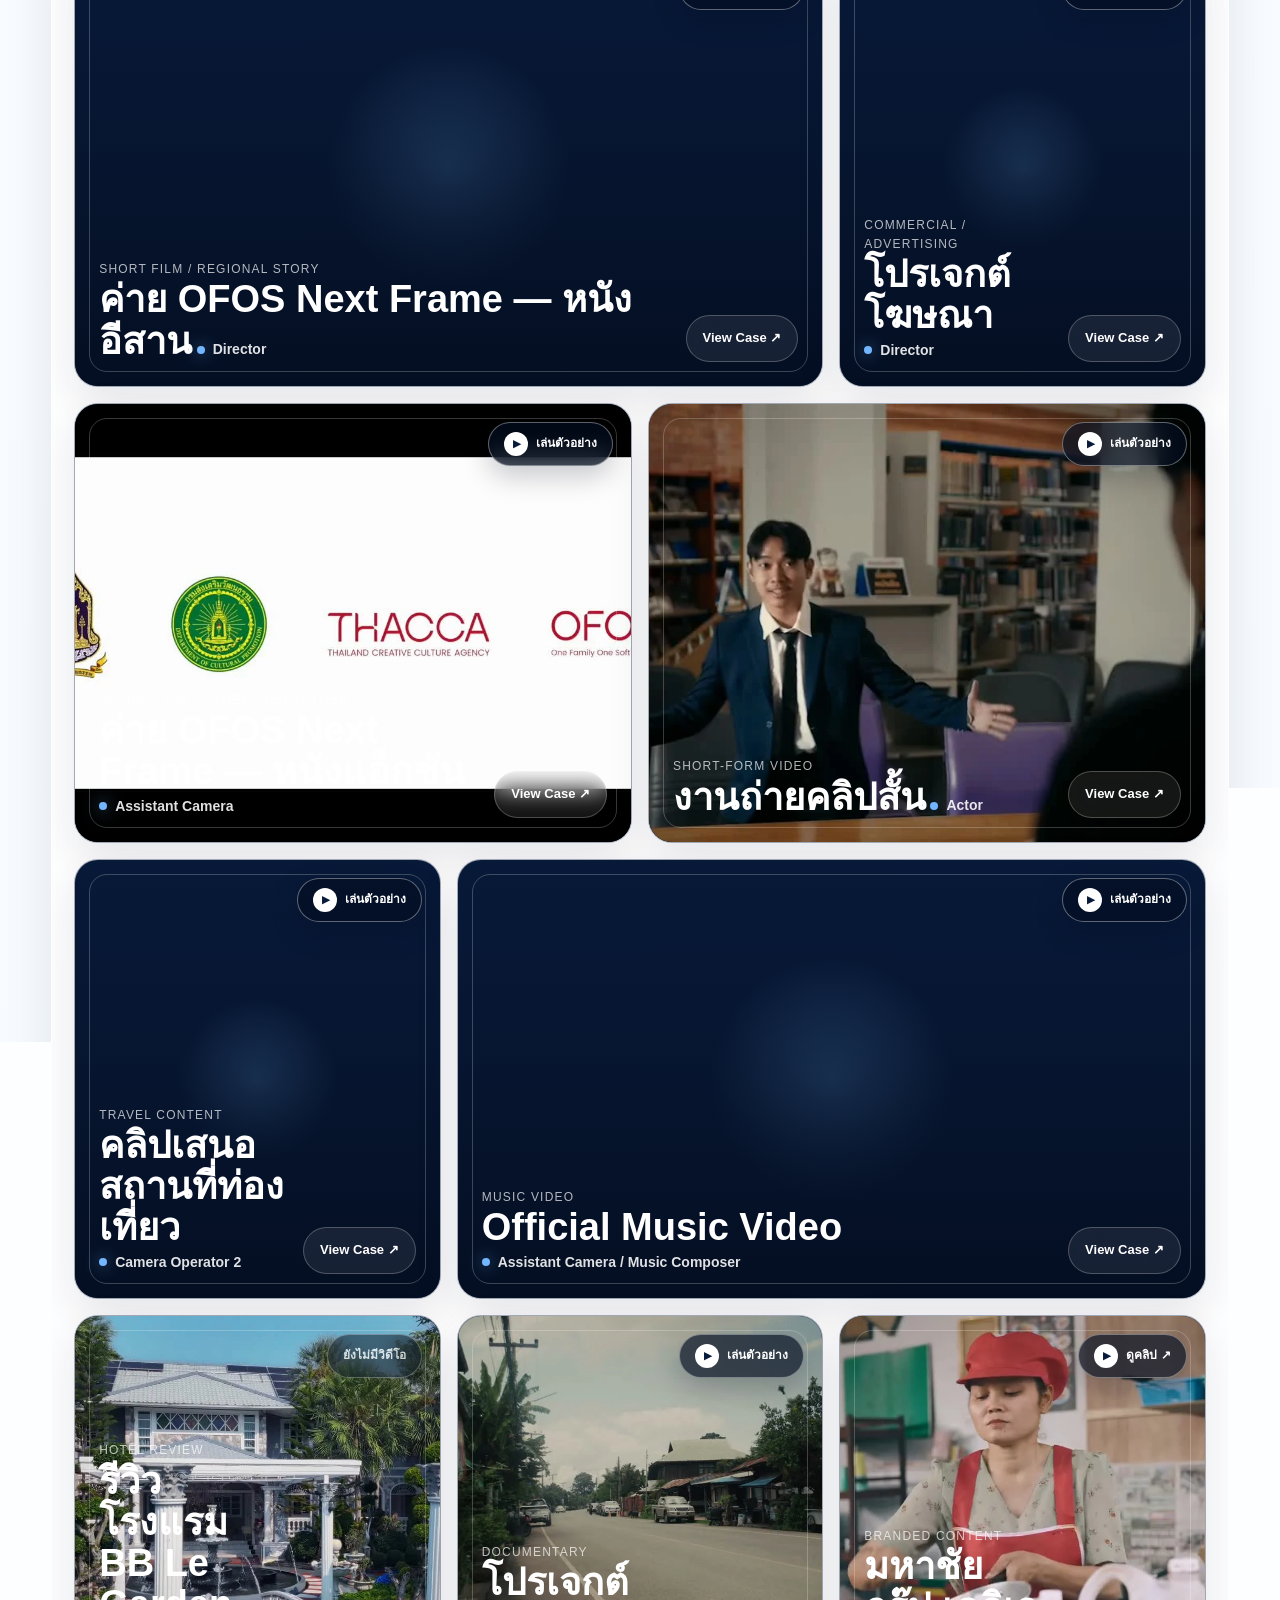
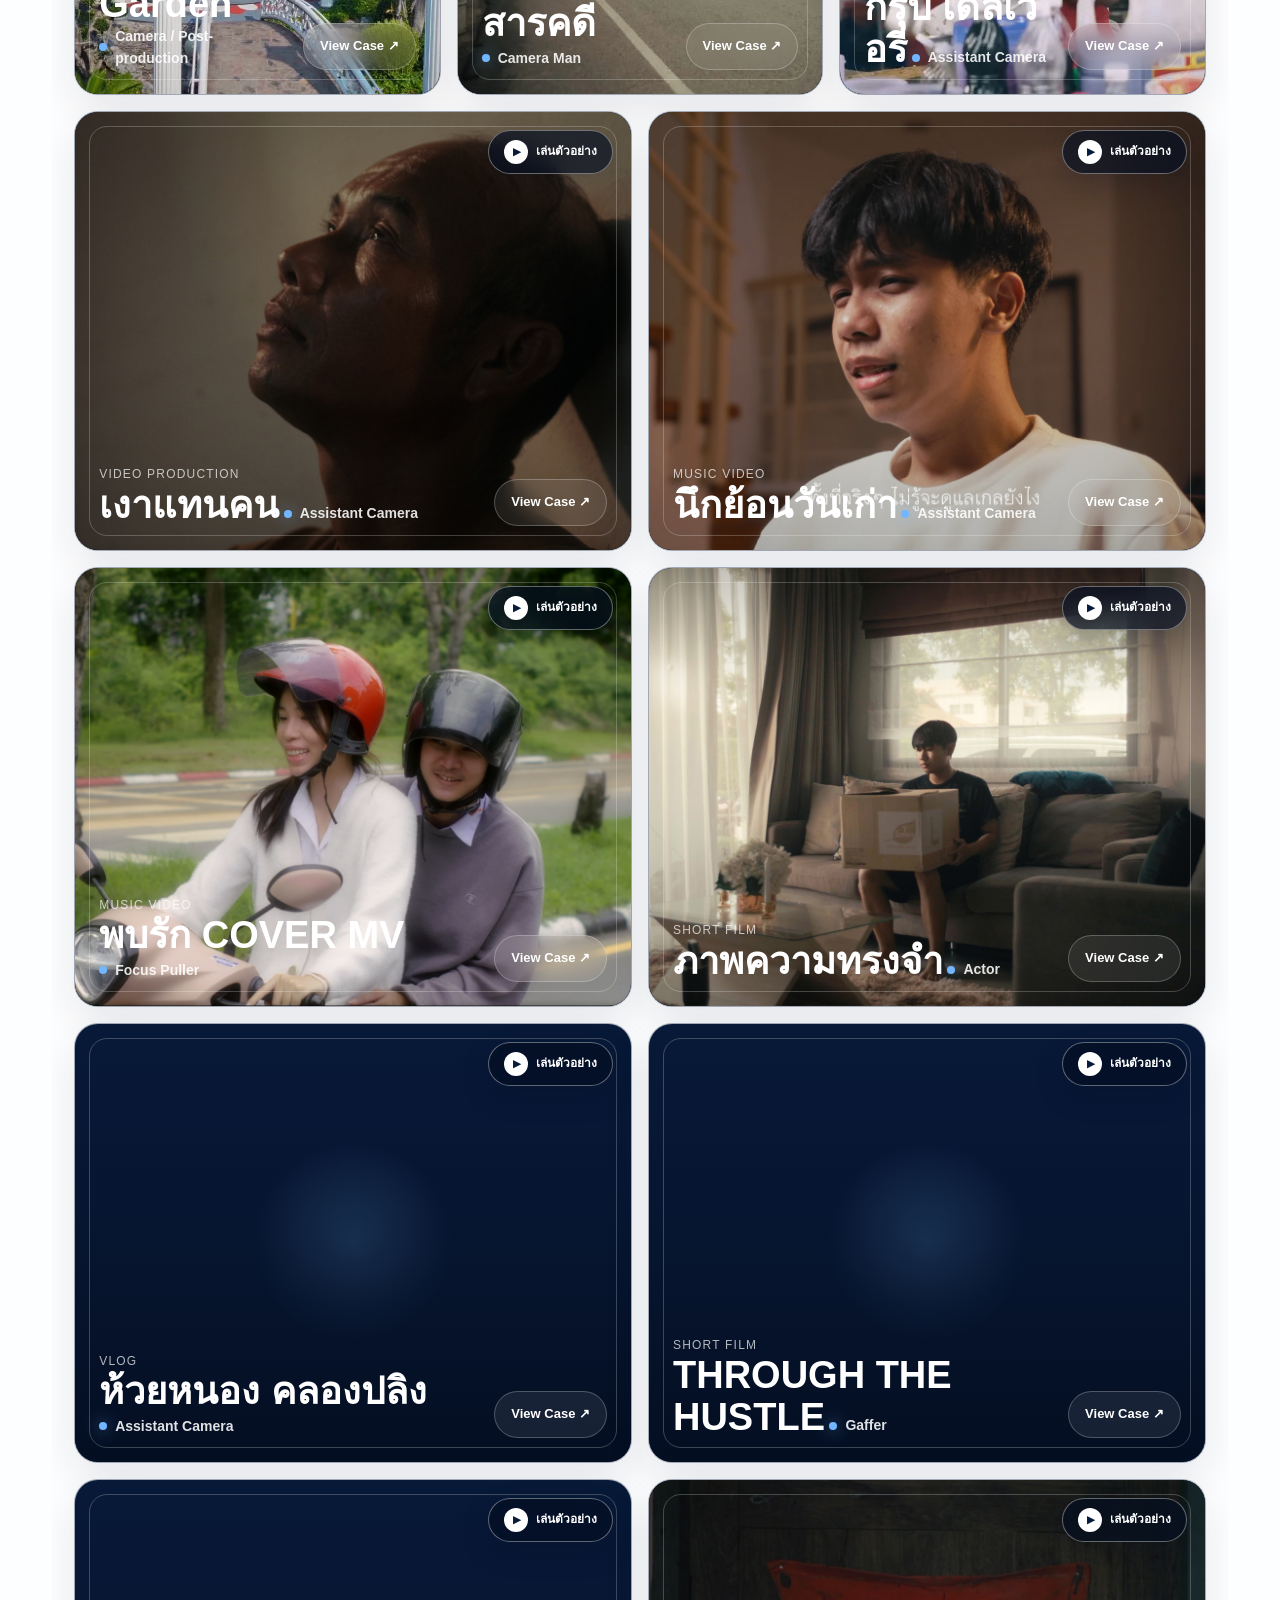
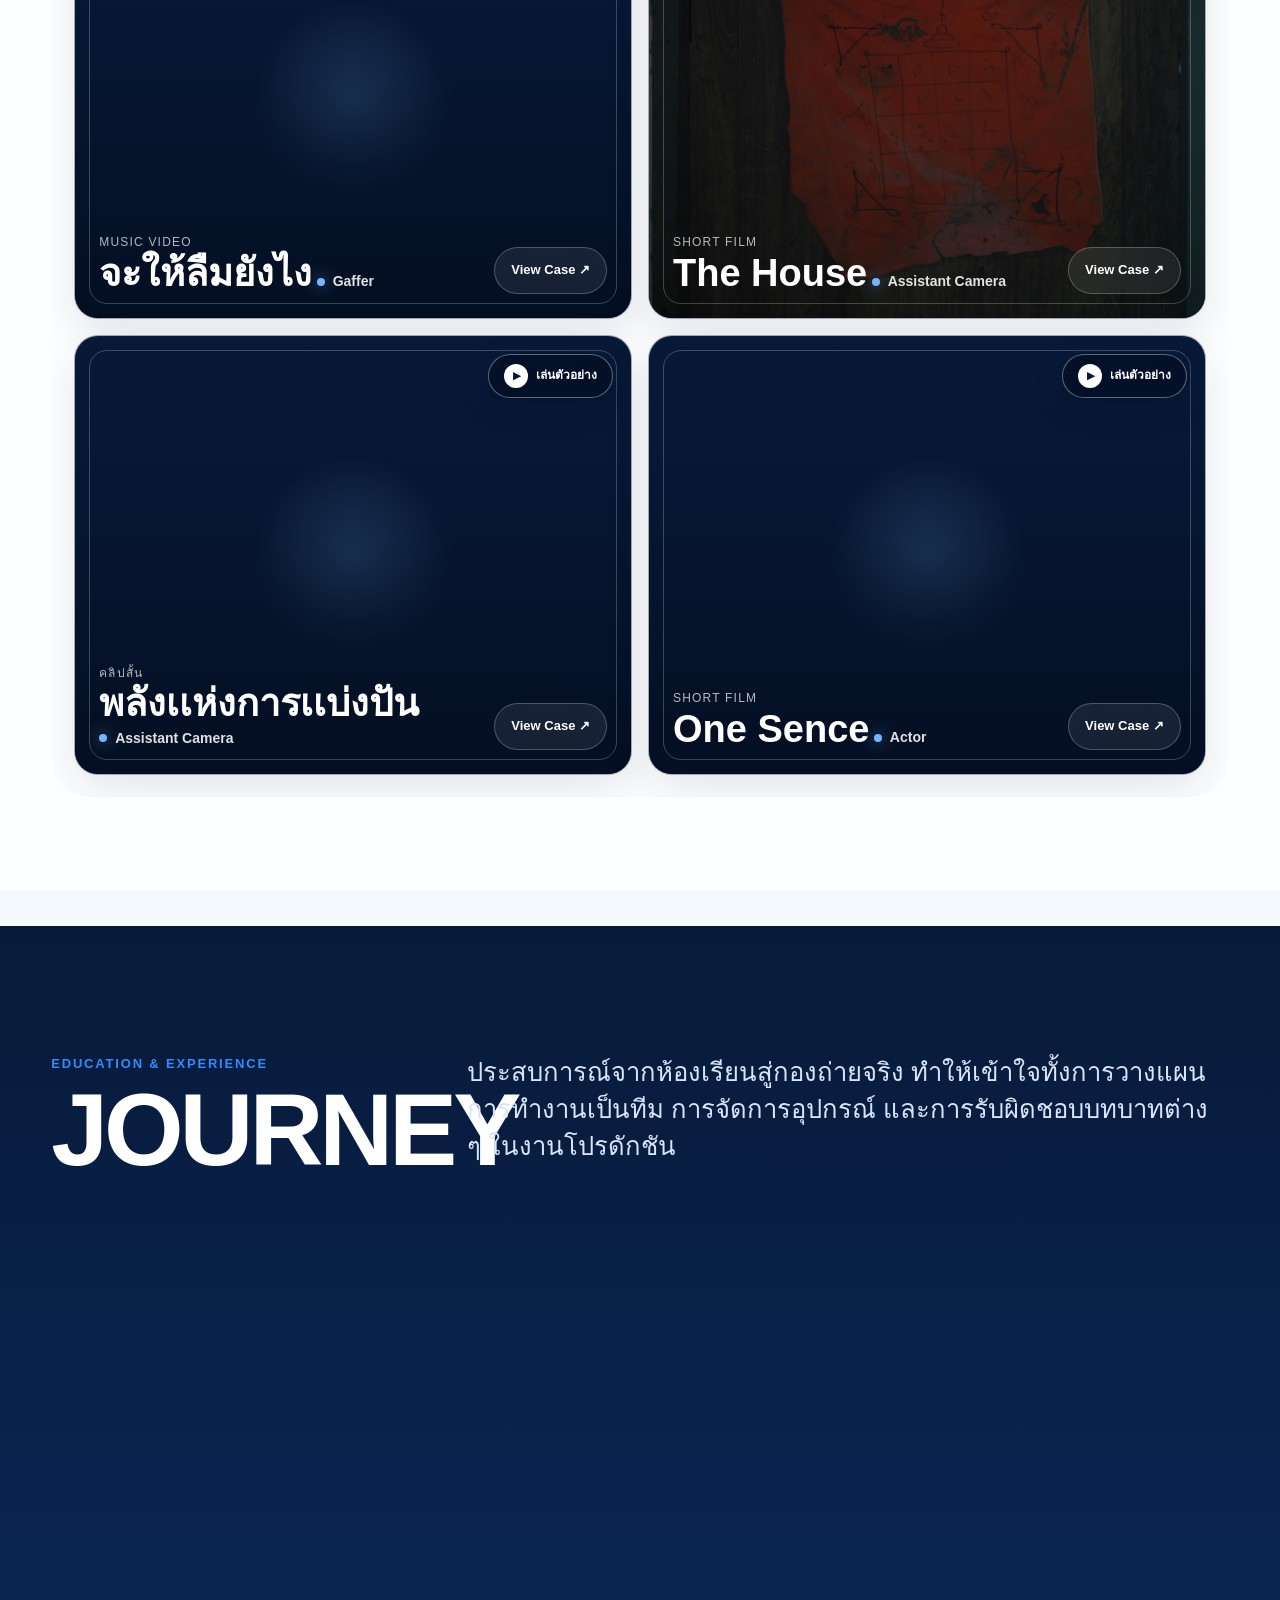
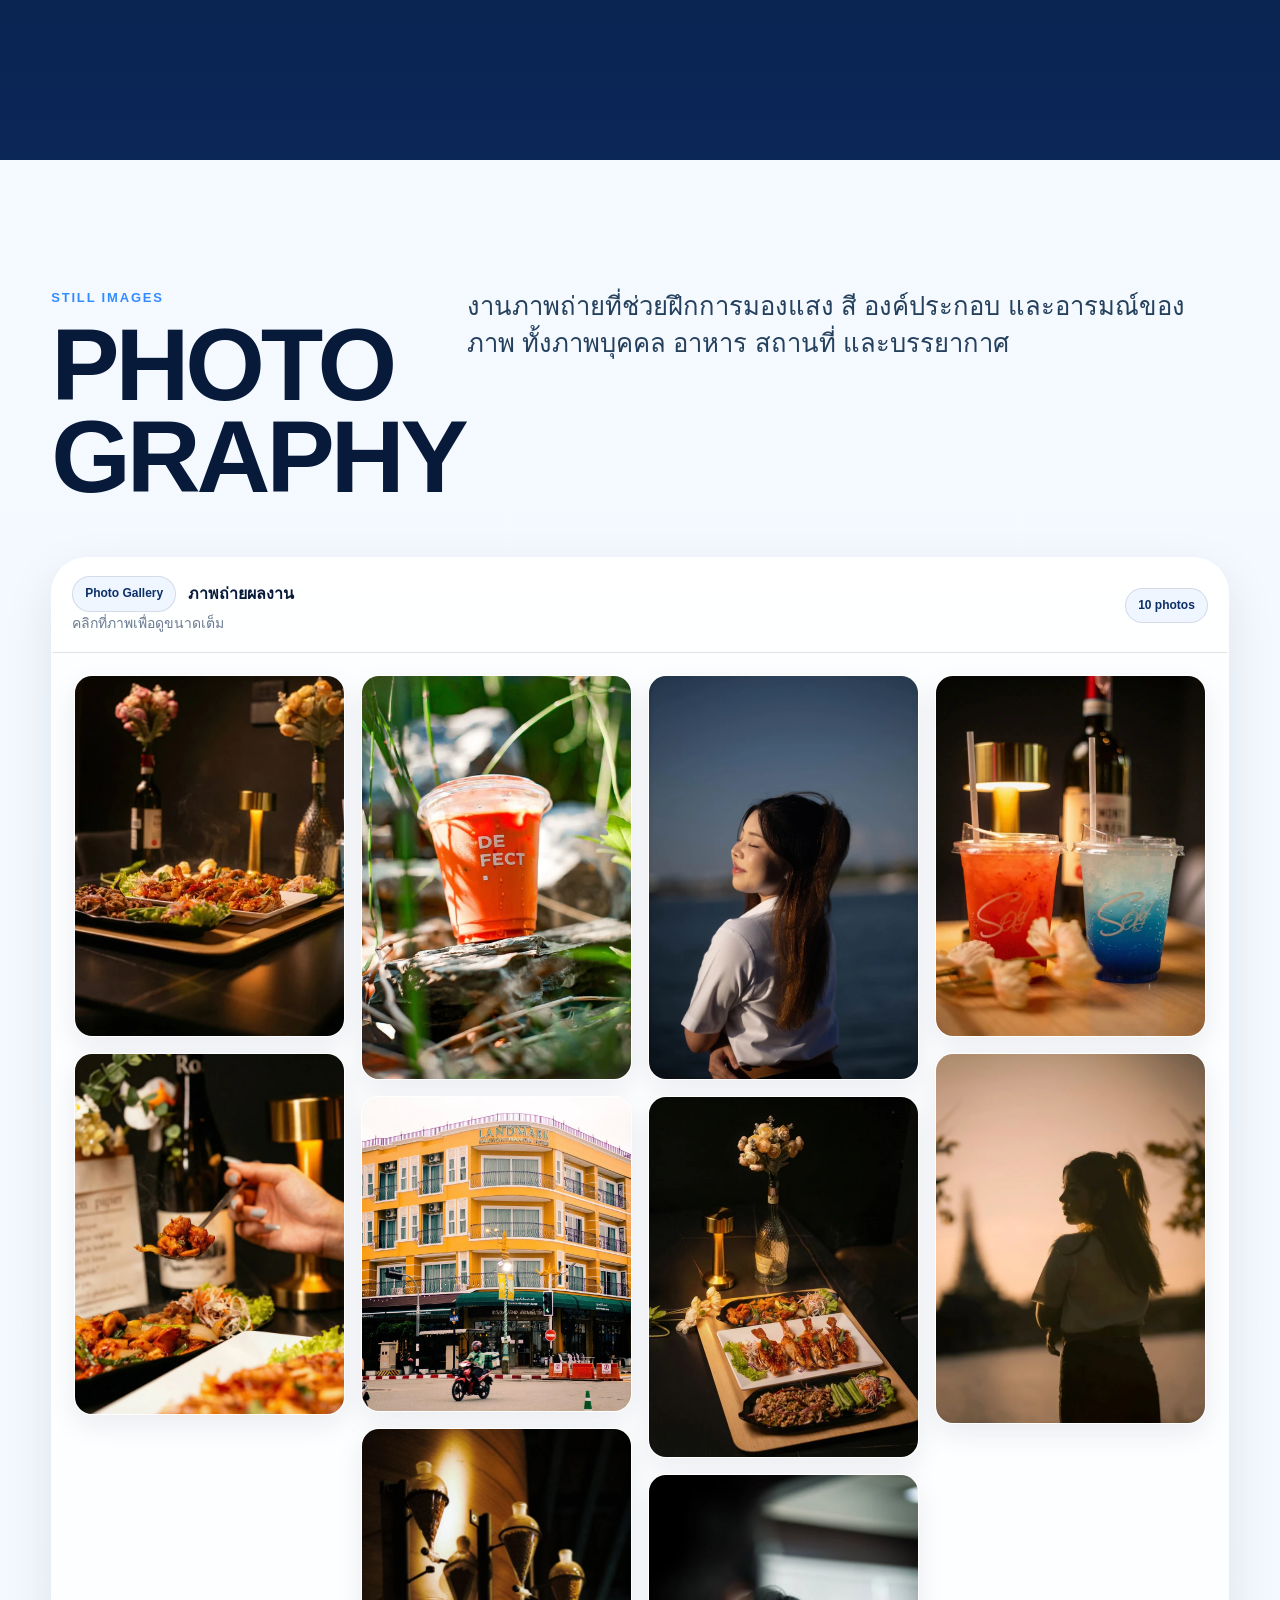
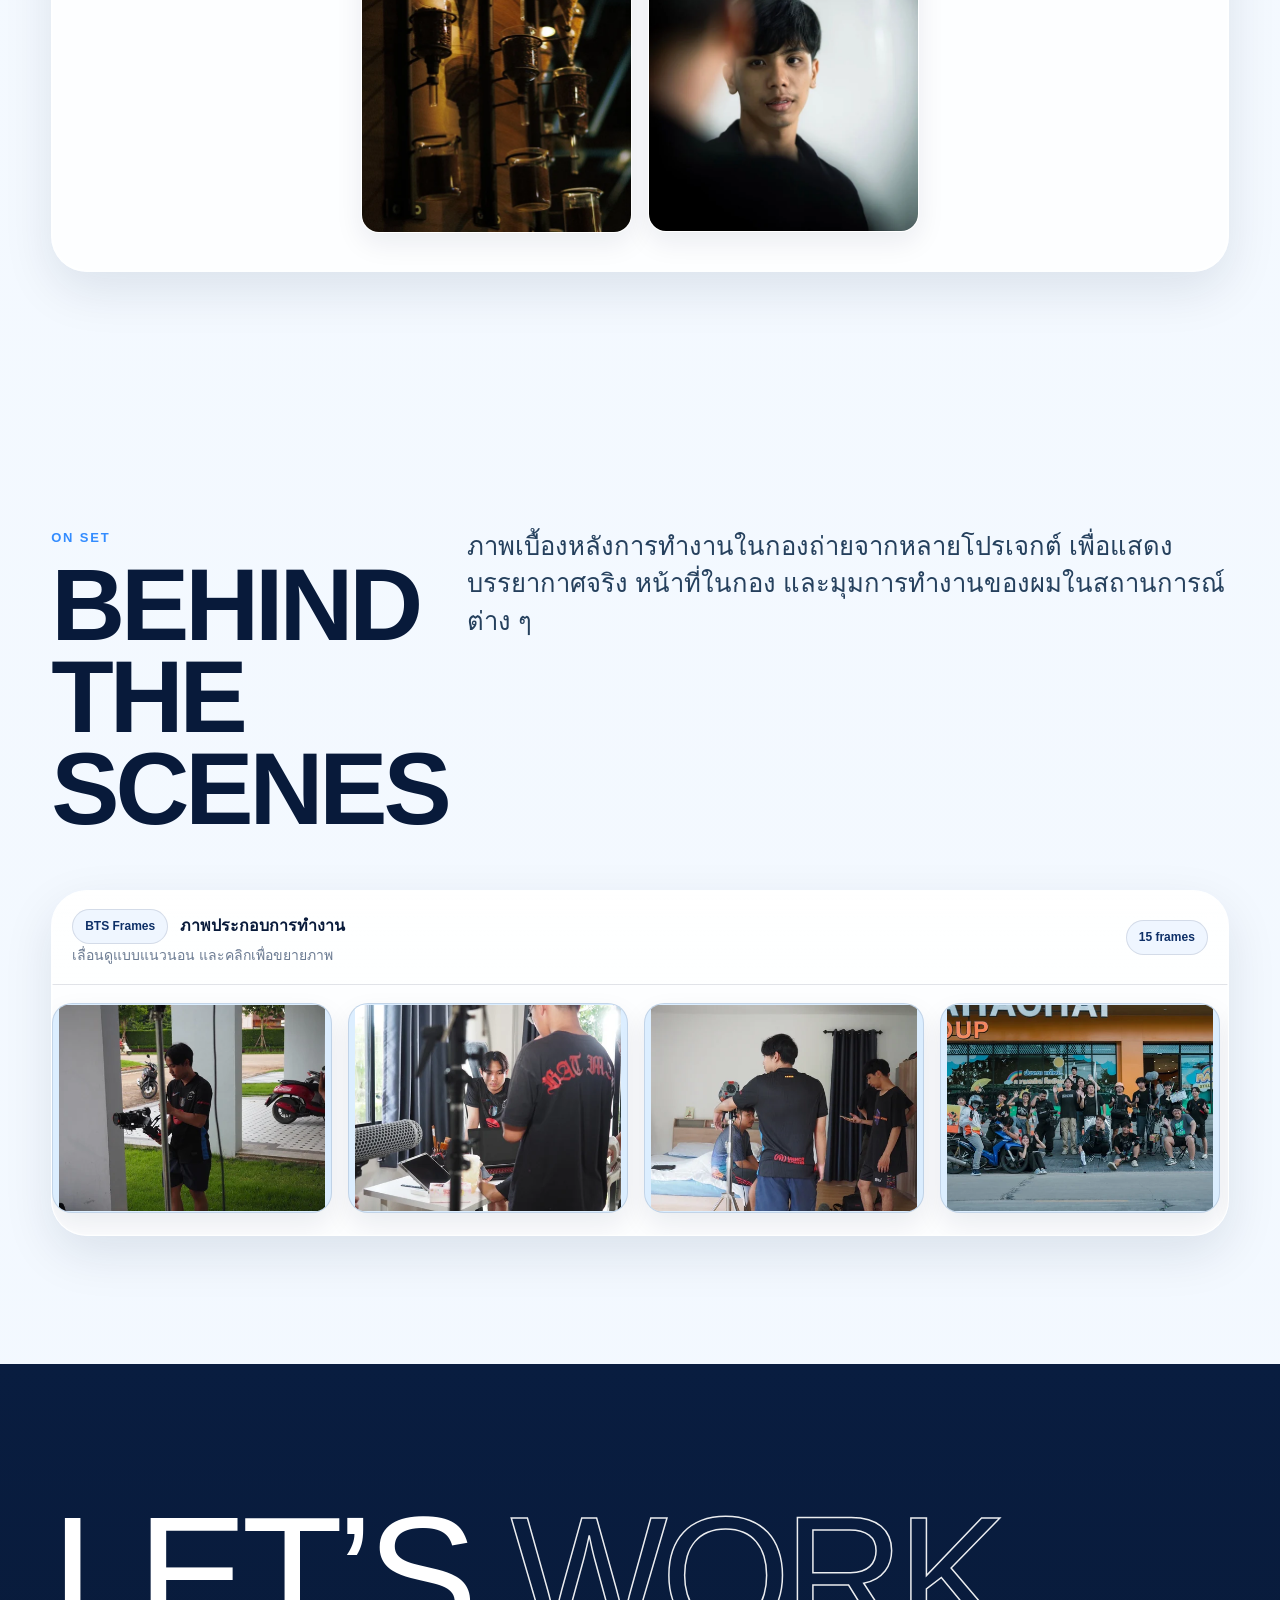
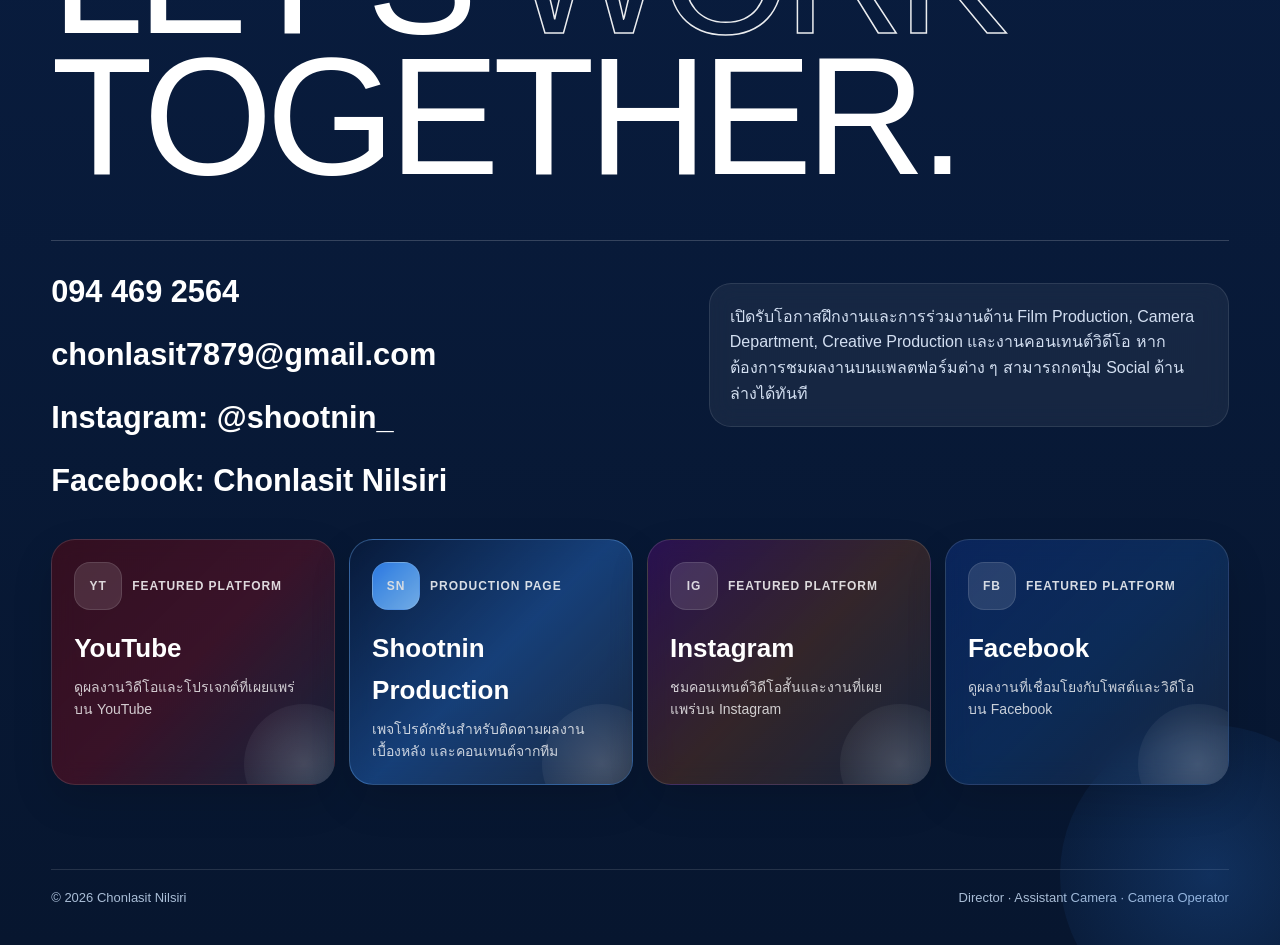
==== commit d95e85a0: "up" ====
--- a/index.html
+++ b/index.html
@@ -3,7 +3,7 @@
 <head>
   <meta charset="utf-8" />
   <meta name="viewport" content="width=device-width, initial-scale=1" />
-  <meta name="description" content="Portfolio ของ ชลสิทธิ์ นิลศิริ - Director, Camera Assistant และ Camera Operator" />
+  <meta name="description" content="Portfolio ของ ชลสิทธิ์ นิลศิริ - Director, Assistant Camera และ Camera Operator" />
   <meta name="theme-color" content="#081a3a" />
   <title>Chonlasit Nilsiri — Production Portfolio</title>
   <style>
@@ -755,7 +755,7 @@
           <div>
             <div class="hero-pills">
               <span class="hero-pill">Director</span>
-              <span class="hero-pill">Camera Assistant</span>
+              <span class="hero-pill">Assistant Camera</span>
               <span class="hero-pill">Camera Operator</span>
             </div>
             <p class="hero-intro">นิสิตสื่อนฤมิตที่สนใจงานโปรดักชัน งานกล้อง และการเล่าเรื่องผ่านภาพ ชอบทำงานเบื้องหลังที่ทำให้ทุกช็อตข้างหน้ากล้องออกมาชัดเจน มีพลัง และน่าจดจำ</p>
@@ -791,7 +791,7 @@
           </div>
           <div class="tags" aria-label="บทบาทหลัก">
             <span class="tag">Director</span>
-            <span class="tag">Camera Assistant</span>
+            <span class="tag">Assistant Camera</span>
             <span class="tag">Camera Operator</span>
             <span class="tag">Visual Storytelling</span>
             <span class="tag">Production Workflow</span>
@@ -816,11 +816,11 @@
             </button>
           </div>
           <div class="resume-copy reveal">
-            <div class="eyebrow">Camera Assistant · Production</div>
+            <div class="eyebrow">Assistant Camera · Production</div>
             <h3>ประสบการณ์จริงจากกองถ่าย พร้อมพัฒนาสู่การทำงานมืออาชีพ</h3>
             <p>เรซูเม่ฉบับนี้รวบรวมประวัติการศึกษา ทักษะ โปรแกรมที่ใช้งาน และประสบการณ์จาก OFOS Next Frame งานประกวดหนังสั้น งานมิวสิกวิดีโอ งานโฆษณา งานรีวิวสถานที่ และงานโปรดักชันร่วมกับ KKStudioHouse</p>
             <div class="resume-highlights">
-              <div class="resume-highlight"><strong>ตำแหน่งที่สนใจ</strong><span>Camera Assistant / Camera Department</span></div>
+              <div class="resume-highlight"><strong>ตำแหน่งที่สนใจ</strong><span>Assistant Camera / Camera Department</span></div>
               <div class="resume-highlight"><strong>การศึกษา</strong><span>สาขาสื่อนฤมิต มหาวิทยาลัยมหาสารคาม</span></div>
               <div class="resume-highlight"><strong>ความถนัด</strong><span>งานกล้อง โปรดักชัน ตัดต่อ และทำงานเป็นทีม</span></div>
               <div class="resume-highlight"><strong>Production Page</strong><span>@shootnin_ บน Instagram</span></div>
@@ -900,7 +900,7 @@
           <div class="timeline">
             <div class="timeline-row"><div class="timeline-year">2566 - ปัจจุบัน</div><div class="timeline-role">สาขาสื่อนฤมิต</div><div class="timeline-note">คณะวิทยาการสารสนเทศ มหาวิทยาลัยมหาสารคาม</div></div>
             <div class="timeline-row"><div class="timeline-year">2563 - 2565</div><div class="timeline-role">มัธยมศึกษา</div><div class="timeline-note">โรงเรียนมหาไถ่ศึกษาภาคตะวันออกเฉียงเหนือ แผนวิทย์-คณิต</div></div>
-            <div class="timeline-row"><div class="timeline-year">On Set</div><div class="timeline-role">Camera & Production Roles</div><div class="timeline-note">ทำงานร่วมกับ OFOS Next Frame, KKStudioHouse, B2S และโปรเจกต์ของสาขา ในบทบาท Director, Camera Assistant, Camera Man และ Camera Operator</div></div>
+            <div class="timeline-row"><div class="timeline-year">On Set</div><div class="timeline-role">Camera & Production Roles</div><div class="timeline-note">ทำงานร่วมกับ OFOS Next Frame, KKStudioHouse, B2S และโปรเจกต์ของสาขา ในบทบาท Director, Assistant Camera, Camera Man และ Camera Operator</div></div>
           </div>
         </div>
       </div>
@@ -987,7 +987,7 @@
           <p class="social-desc">ดูผลงานที่เชื่อมโยงกับโพสต์และวิดีโอบน Facebook</p>
         </a>
       </div>
-      <div class="footer-bottom"><span>© 2026 Chonlasit Nilsiri</span><span>Director · Camera Assistant · Camera Operator</span></div>
+      <div class="footer-bottom"><span>© 2026 Chonlasit Nilsiri</span><span>Director · Assistant Camera · Camera Operator</span></div>
     </div>
   </footer>
 
